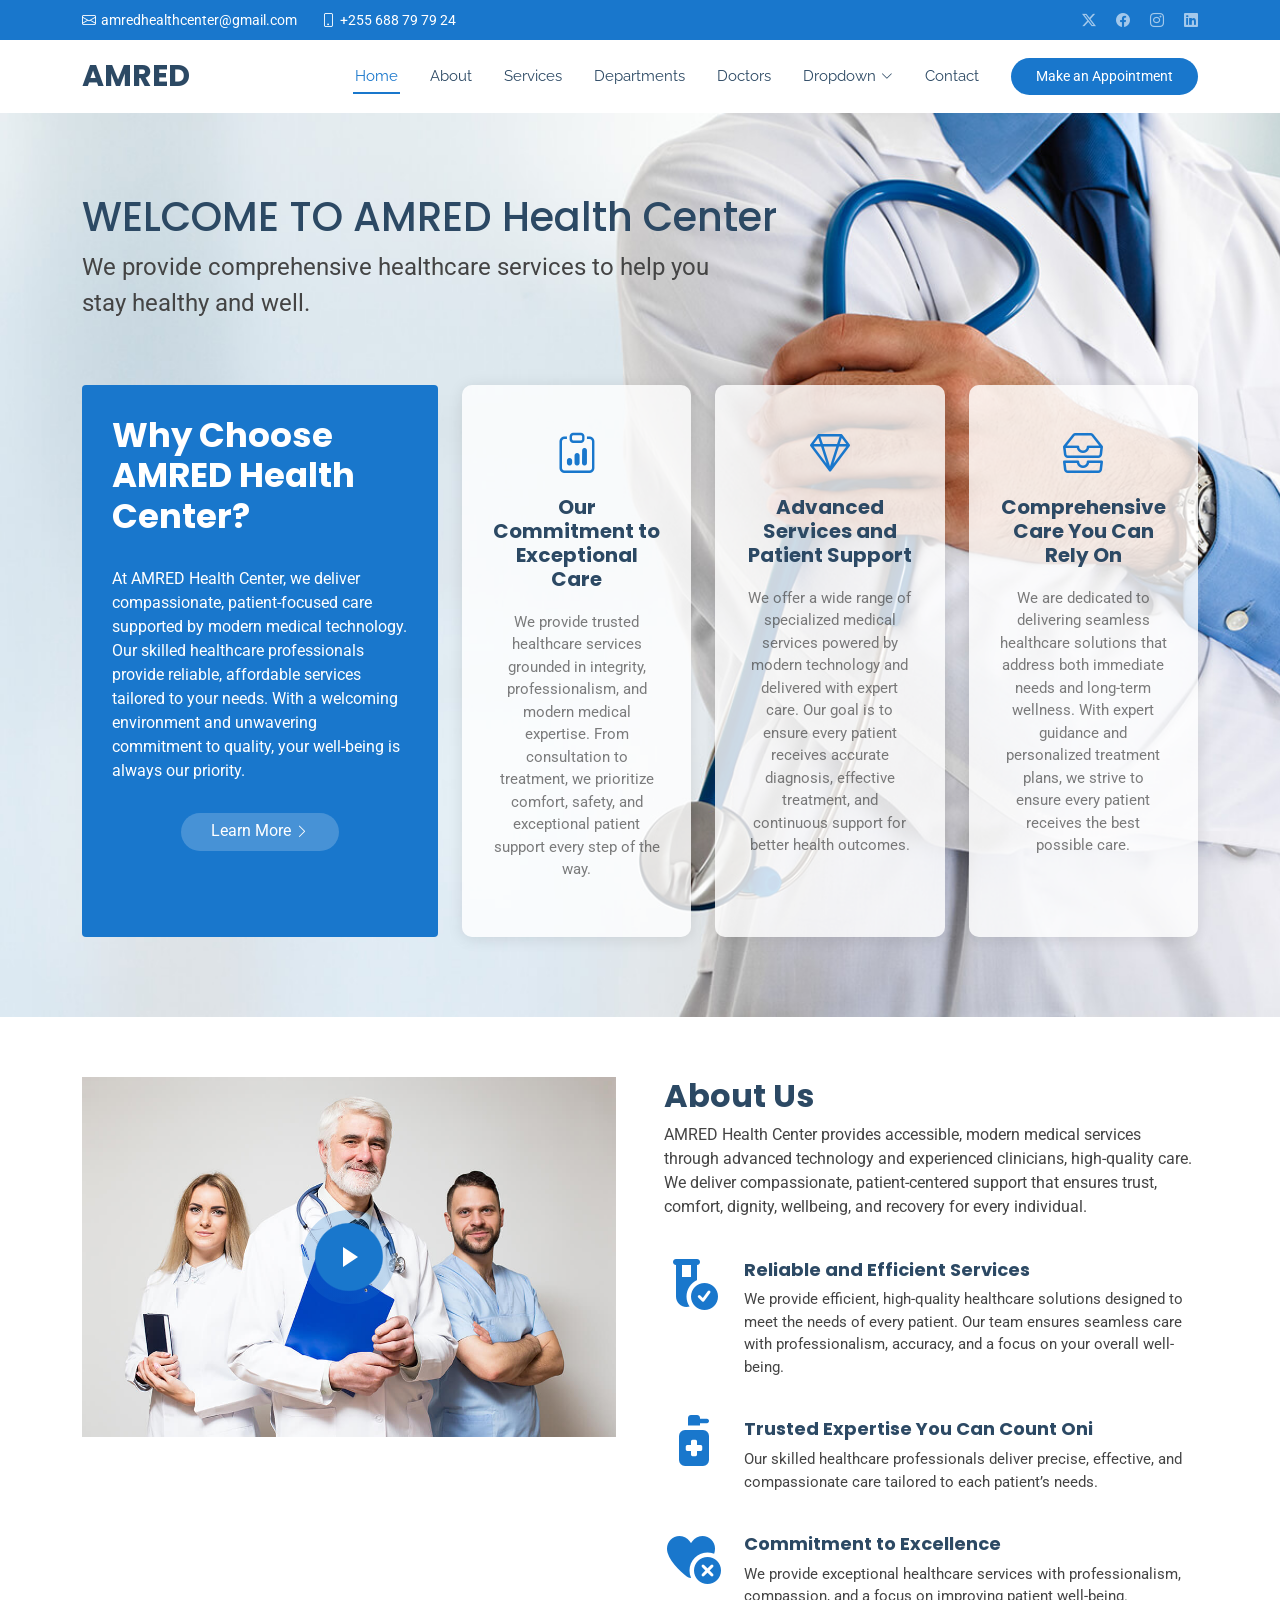
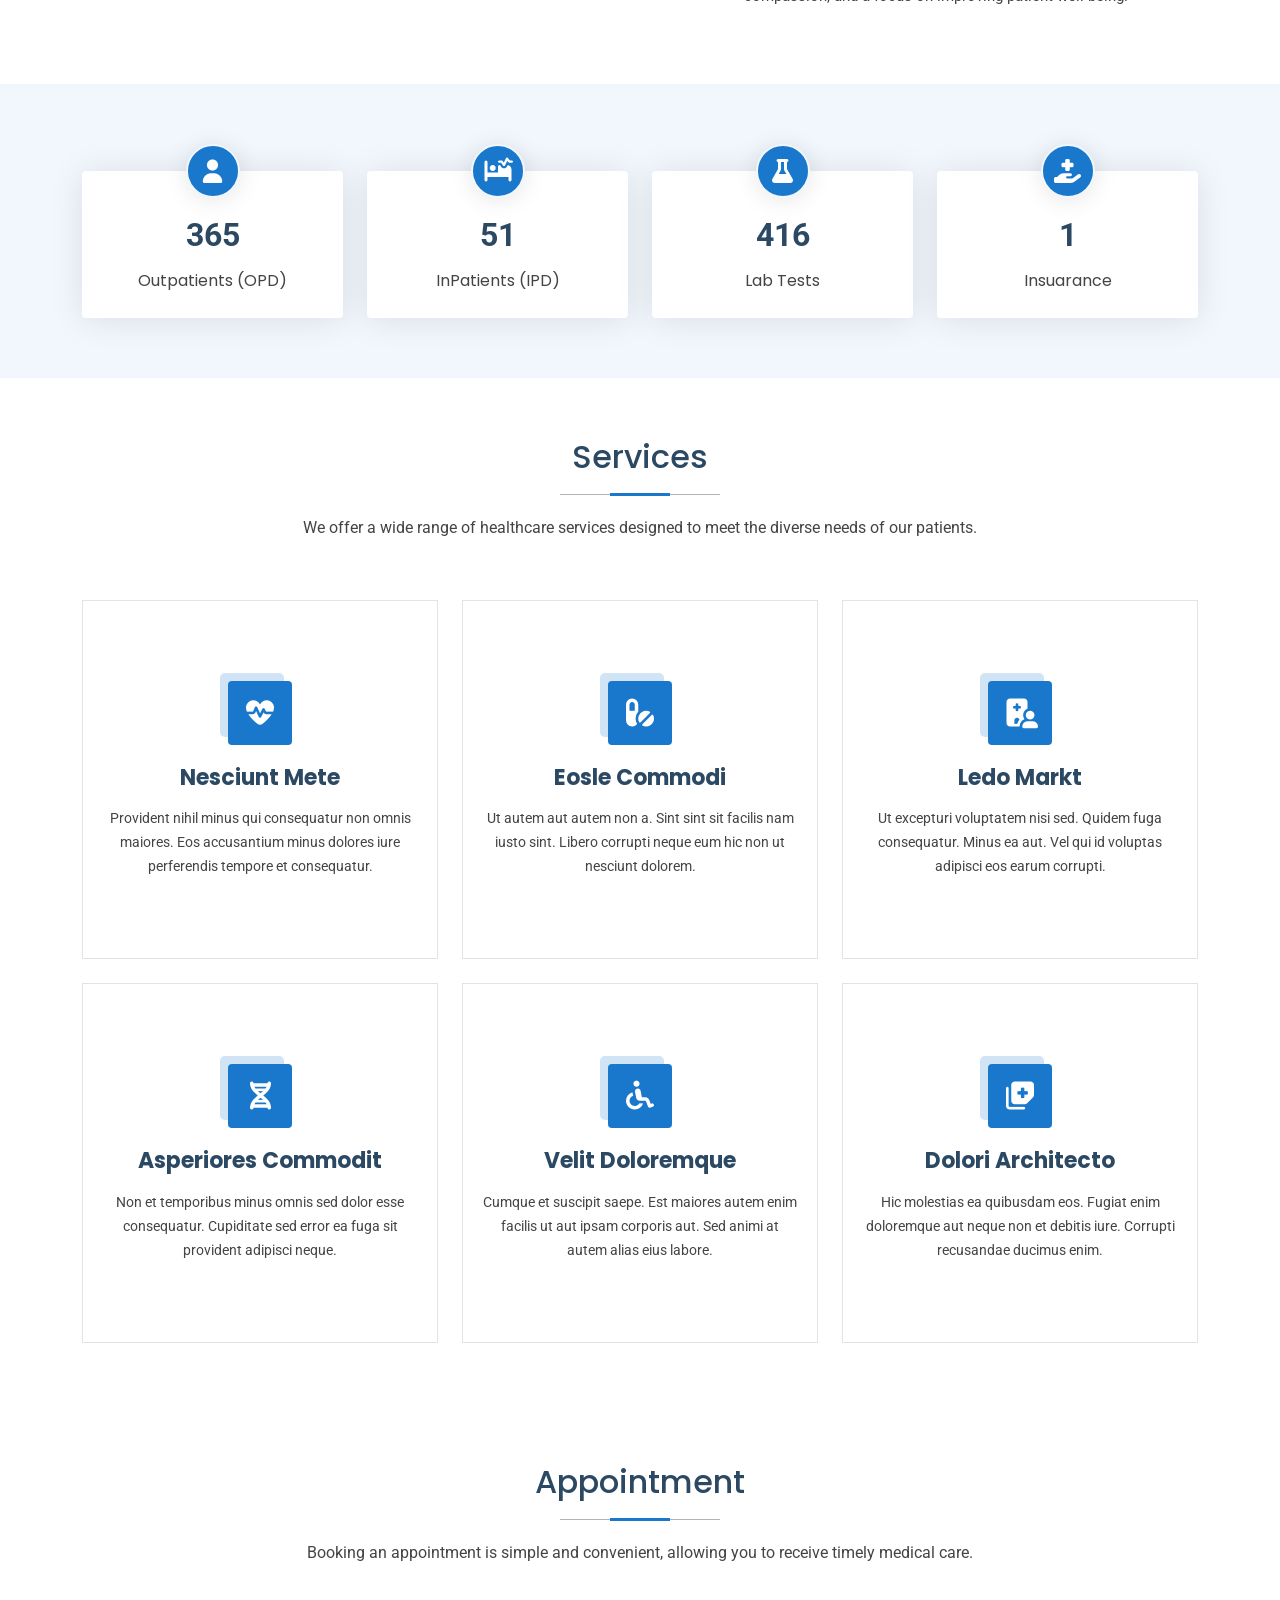
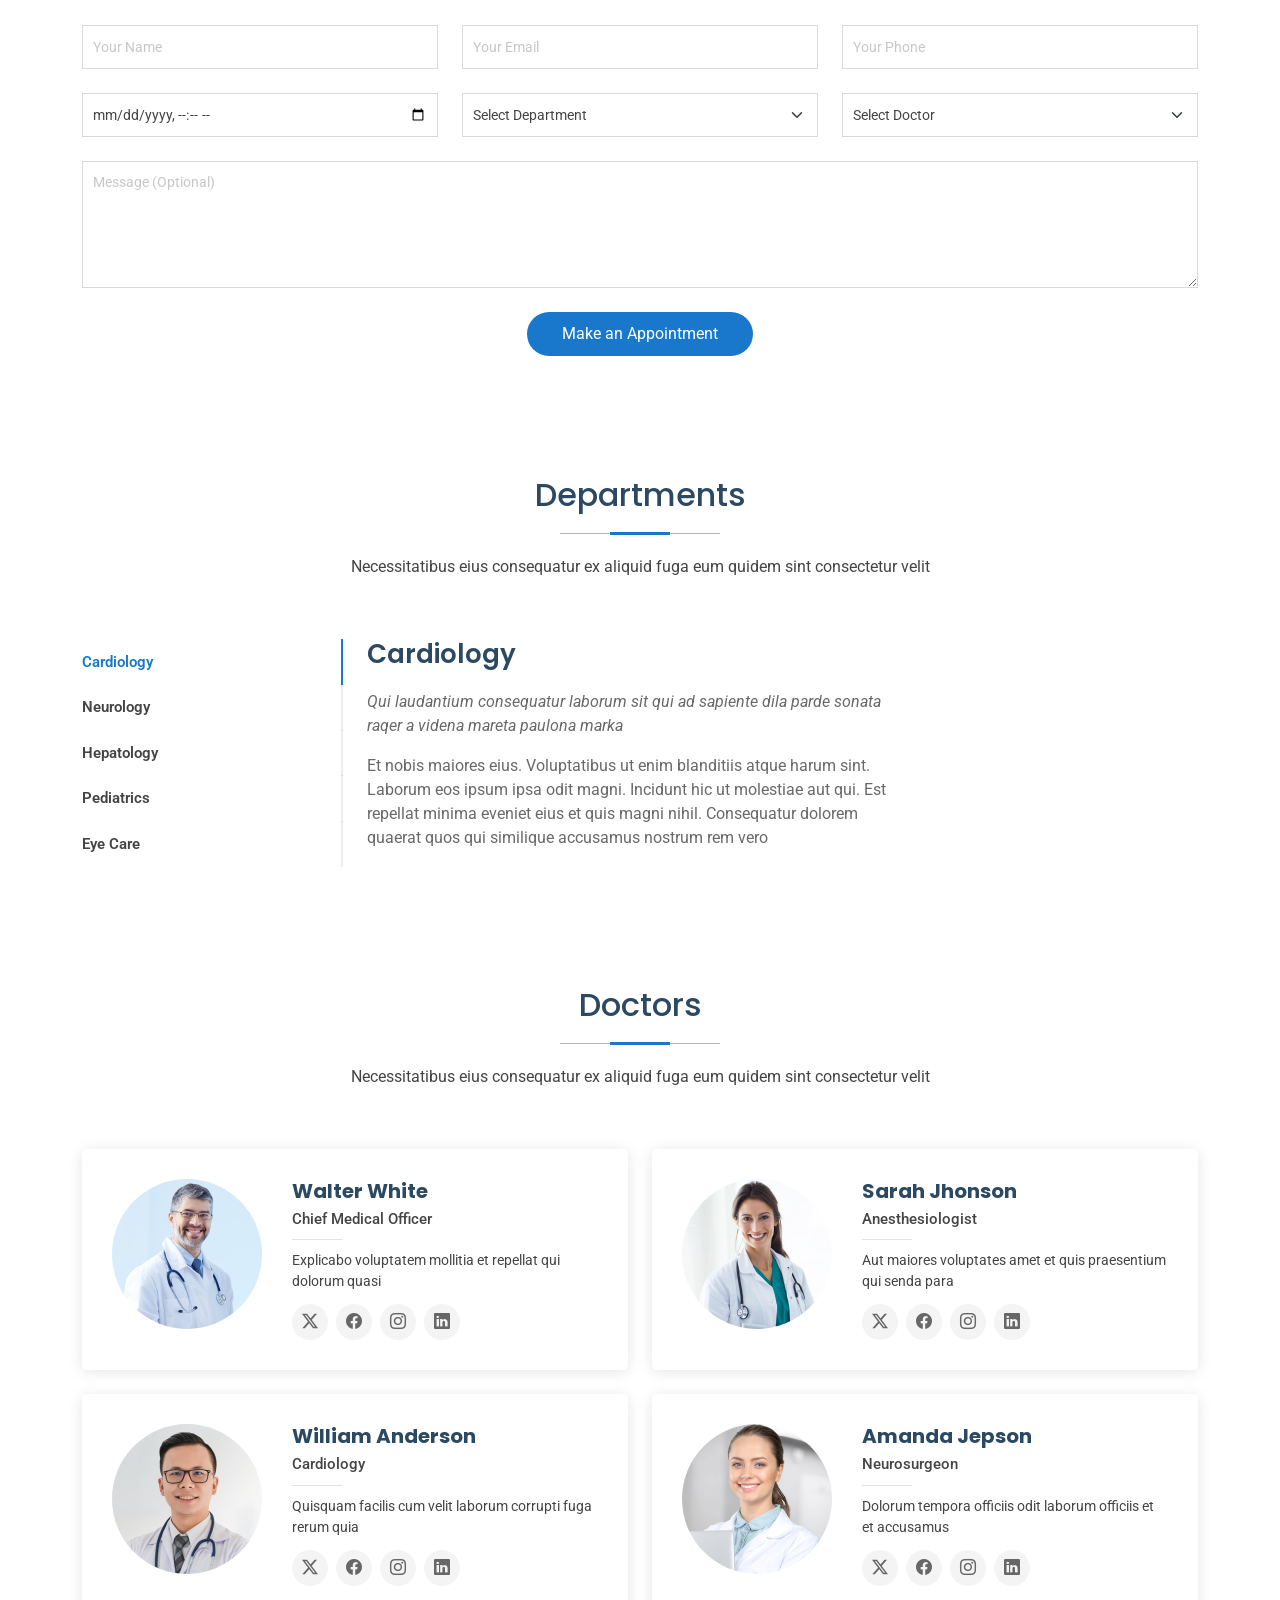
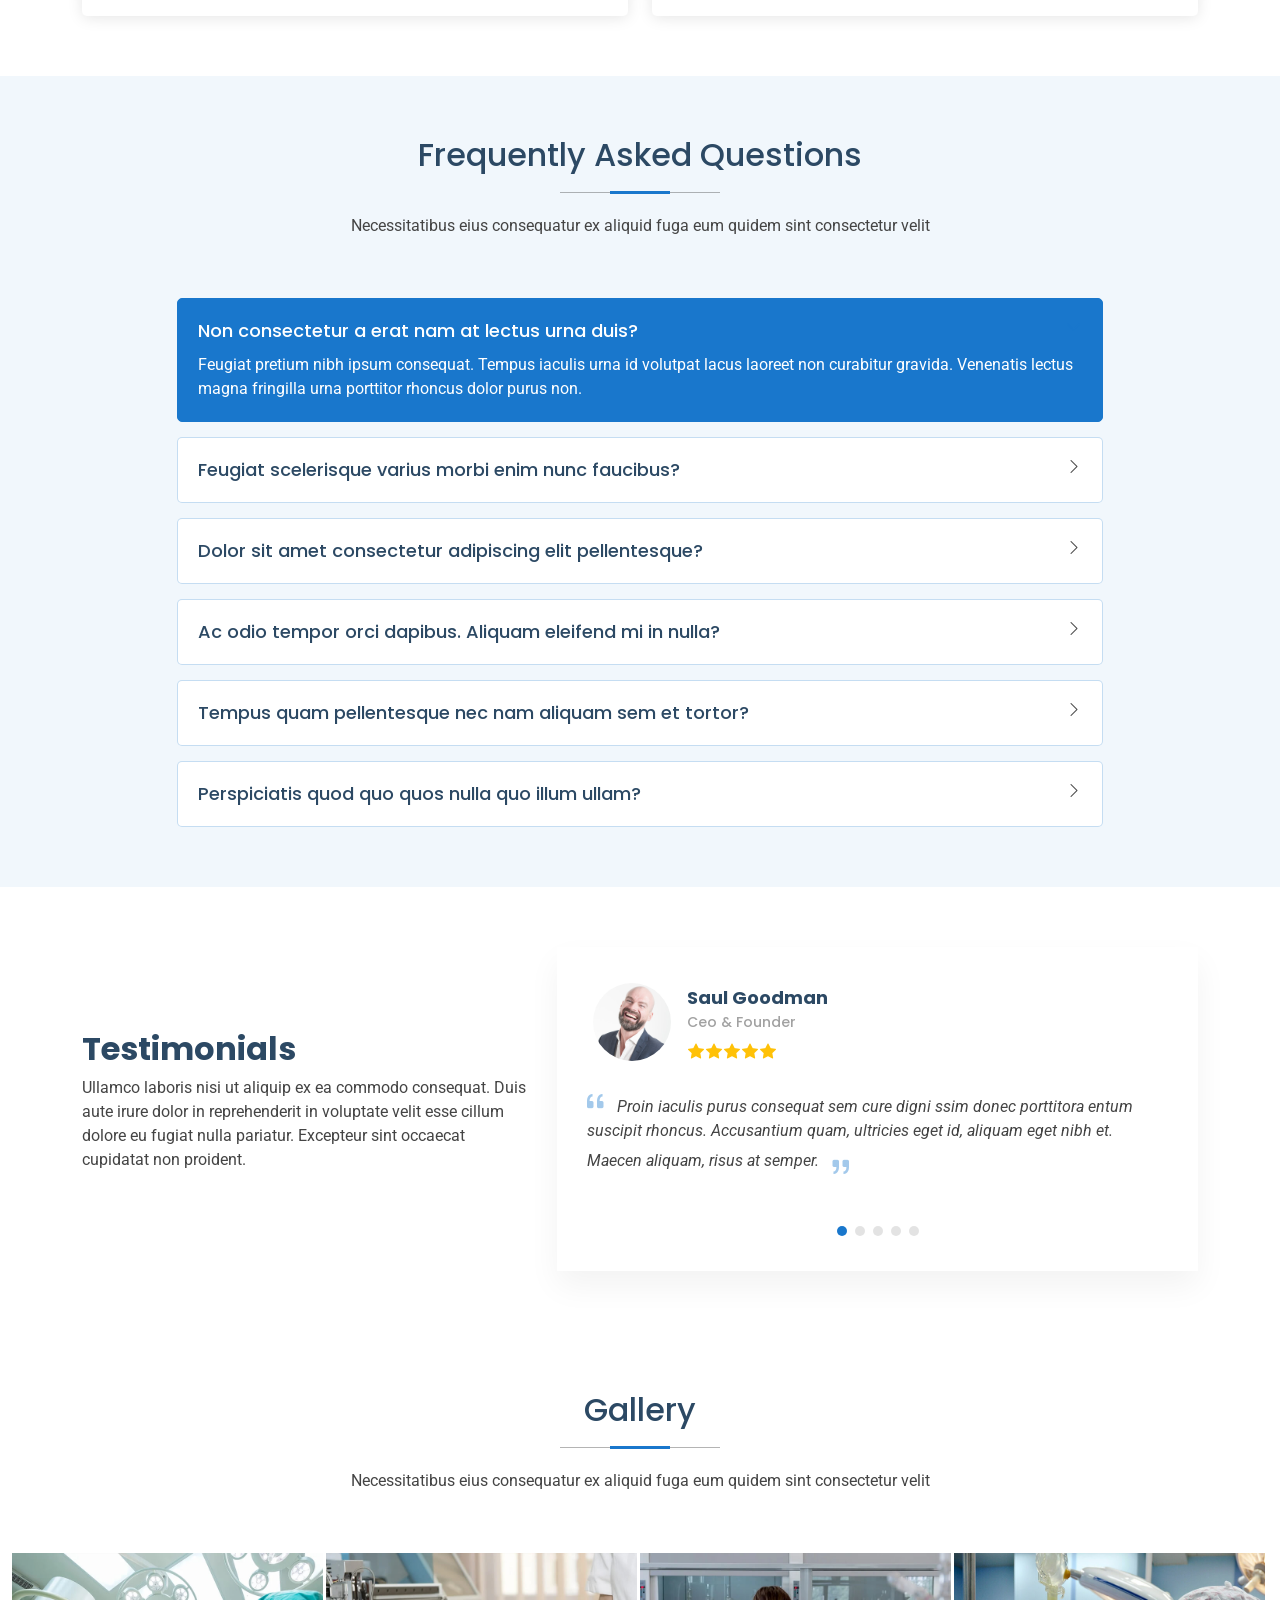
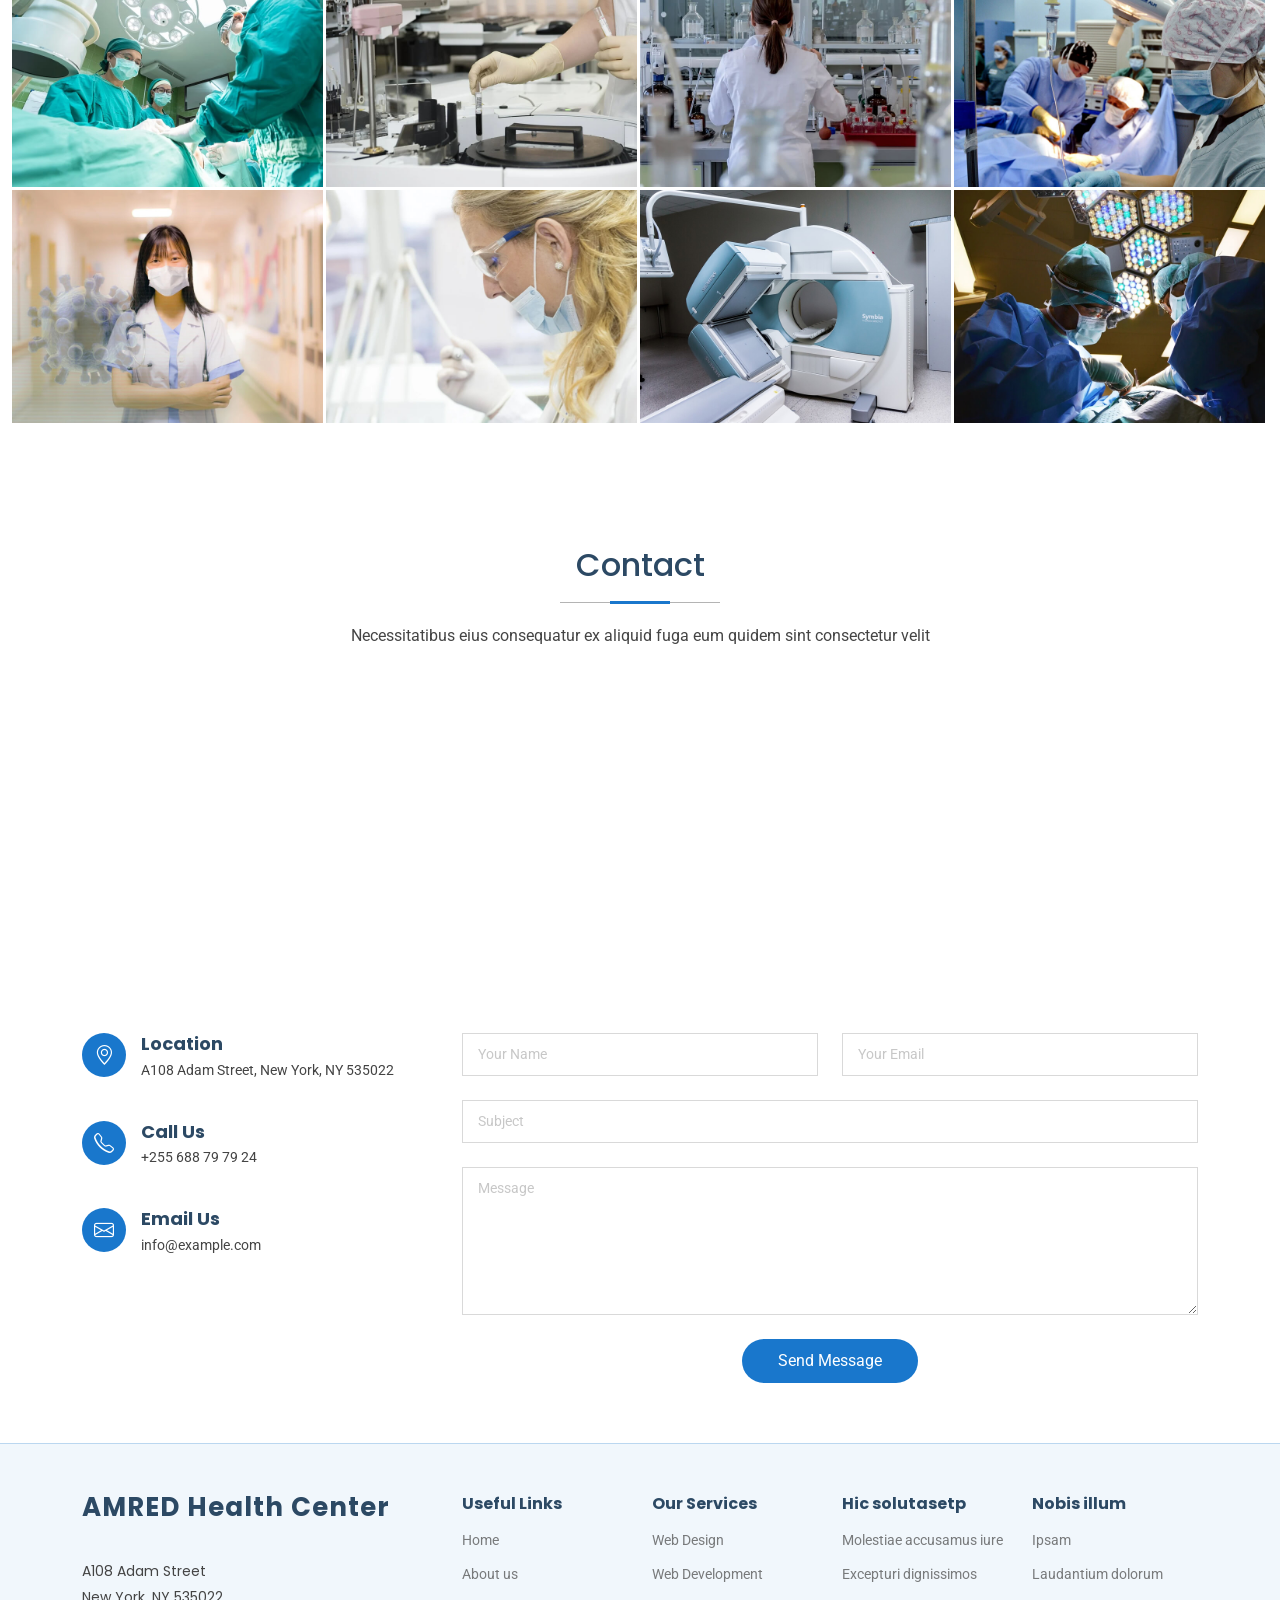
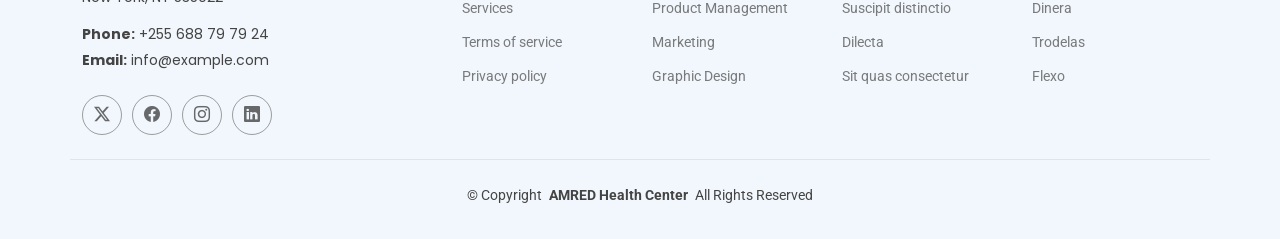
==== index.html @ 656b8905 "initial Commit" ====
<!DOCTYPE html>
<html lang="en">

<head>
  <meta charset="utf-8">
  <meta content="width=device-width, initial-scale=1.0" name="viewport">
  <title>AMRED Health Center </title>
  <meta name="description" content="">
  <meta name="keywords" content="">

  <!-- Favicons -->
  <link href="assets/img/favicon.png" rel="icon">
  <link href="assets/img/apple-touch-icon.png" rel="apple-touch-icon">

  <!-- Fonts -->
  <link href="https://fonts.googleapis.com" rel="preconnect">
  <link href="https://fonts.gstatic.com" rel="preconnect" crossorigin>
  <link href="https://fonts.googleapis.com/css2?family=Roboto:ital,wght@0,100;0,300;0,400;0,500;0,700;0,900;1,100;1,300;1,400;1,500;1,700;1,900&family=Poppins:ital,wght@0,100;0,200;0,300;0,400;0,500;0,600;0,700;0,800;0,900;1,100;1,200;1,300;1,400;1,500;1,600;1,700;1,800;1,900&family=Raleway:ital,wght@0,100;0,200;0,300;0,400;0,500;0,600;0,700;0,800;0,900;1,100;1,200;1,300;1,400;1,500;1,600;1,700;1,800;1,900&display=swap" rel="stylesheet">

  <!-- Vendor CSS Files -->
  <link href="assets/vendor/bootstrap/css/bootstrap.min.css" rel="stylesheet">
  <link href="assets/vendor/bootstrap-icons/bootstrap-icons.css" rel="stylesheet">
  <link href="assets/vendor/aos/aos.css" rel="stylesheet">
  <link href="assets/vendor/fontawesome-free/css/all.min.css" rel="stylesheet">
  <link href="assets/vendor/glightbox/css/glightbox.min.css" rel="stylesheet">
  <link href="assets/vendor/swiper/swiper-bundle.min.css" rel="stylesheet">

  <!-- Main CSS File -->
  <link href="assets/css/main.css" rel="stylesheet">

  <!-- =======================================================
  * Template Name: AMRED Health Center
  * Template URL: https://bootstrapmade.com/AMRED Health Center-free-medical-bootstrap-theme/
  * Updated: Aug 07 2024 with Bootstrap v5.3.3
  * Author: BootstrapMade.com
  * License: https://bootstrapmade.com/license/
  ======================================================== -->
</head>

<body class="index-page">

  <header id="header" class="header sticky-top">

    <div class="topbar d-flex align-items-center">
      <div class="container d-flex justify-content-center justify-content-md-between">
        <div class="contact-info d-flex align-items-center">
          <i class="bi bi-envelope d-flex align-items-center"><a href="mailto:">amredhealthcenter@gmail.com</a></i>
          <i class="bi bi-phone d-flex align-items-center ms-4"><span>+255 688 79 79 24</span></i>
        </div>
        <div class="social-links d-none d-md-flex align-items-center">
          <a href="#" class="twitter"><i class="bi bi-twitter-x"></i></a>
          <a href="#" class="facebook"><i class="bi bi-facebook"></i></a>
          <a href="#" class="instagram"><i class="bi bi-instagram"></i></a>
          <a href="#" class="linkedin"><i class="bi bi-linkedin"></i></a>
        </div>
      </div>
    </div><!-- End Top Bar -->

    <div class="branding d-flex align-items-center">

      <div class="container position-relative d-flex align-items-center justify-content-between">
        <a href="index.html" class="logo d-flex align-items-center me-auto">
          <!-- Uncomment the line below if you also wish to use an image logo -->
          <!-- <img src="assets/img/logo.png" alt=""> -->
          <h1 class="sitename">AMRED </h1>
        </a>

        <nav id="navmenu" class="navmenu">
          <ul>
            <li><a href="#hero" class="active">Home<br></a></li>
            <li><a href="#about">About</a></li>
            <li><a href="#services">Services</a></li>
            <li><a href="#departments">Departments</a></li>
            <li><a href="#doctors">Doctors</a></li>
            <li class="dropdown"><a href="#"><span>Dropdown</span> <i class="bi bi-chevron-down toggle-dropdown"></i></a>
              <ul>
                <li><a href="#">Dropdown 1</a></li>
                <li class="dropdown"><a href="#"><span>Deep Dropdown</span> <i class="bi bi-chevron-down toggle-dropdown"></i></a>
                  <ul>
                    <li><a href="#">Deep Dropdown 1</a></li>
                    <li><a href="#">Deep Dropdown 2</a></li>
                    <li><a href="#">Deep Dropdown 3</a></li>
                    <li><a href="#">Deep Dropdown 4</a></li>
                    <li><a href="#">Deep Dropdown 5</a></li>
                  </ul>
                </li>
                <li><a href="#">Dropdown 2</a></li>
                <li><a href="#">Dropdown 3</a></li>
                <li><a href="#">Dropdown 4</a></li>
              </ul>
            </li>
            <li><a href="#contact">Contact</a></li>
          </ul>
          <i class="mobile-nav-toggle d-xl-none bi bi-list"></i>
        </nav>

        <a class="cta-btn d-none d-sm-block" href="#appointment">Make an Appointment</a>

      </div>

    </div>

  </header>

  <main class="main">

    <!-- Hero Section -->
    <section id="hero" class="hero section light-background">

      <img src="assets/img/hero-bg.jpg" alt="" data-aos="fade-in">

      <div class="container position-relative">

        <div class="welcome position-relative" data-aos="fade-down" data-aos-delay="100">
          <h1>WELCOME TO AMRED Health Center</h1>
          <p>We provide comprehensive healthcare services to help you <br>stay healthy and well.</p>
        </div><!-- End Welcome -->

        <div class="content row gy-4">
          <div class="col-lg-4 d-flex align-items-stretch">
            <div class="why-box" data-aos="zoom-out" data-aos-delay="200">
              <h3>Why Choose AMRED Health Center?</h3>
              <p>
                At AMRED Health Center, we deliver compassionate, patient-focused care supported by modern medical technology.
Our skilled healthcare professionals provide reliable, affordable services tailored to your needs.
With a welcoming environment and unwavering commitment to quality, your well-being is always our priority.
              </p>
              <div class="text-center">
                <a href="#about" class="more-btn"><span>Learn More</span> <i class="bi bi-chevron-right"></i></a>
              </div>
            </div>
          </div><!-- End Why Box -->

          <div class="col-lg-8 d-flex align-items-stretch">
            <div class="d-flex flex-column justify-content-center">
              <div class="row gy-4">

                <div class="col-xl-4 d-flex align-items-stretch">
                  <div class="icon-box" data-aos="zoom-out" data-aos-delay="300">
                    <i class="bi bi-clipboard-data"></i>
                    <h4>Our Commitment to Exceptional Care</h4>
                    <p>We provide trusted healthcare services grounded in integrity, professionalism, and modern medical expertise.
From consultation to treatment, we prioritize comfort, safety, and exceptional patient support every step of the way.</p>
                  </div>
                </div><!-- End Icon Box -->

                <div class="col-xl-4 d-flex align-items-stretch">
                  <div class="icon-box" data-aos="zoom-out" data-aos-delay="400">
                    <i class="bi bi-gem"></i>
                    <h4>Advanced Services and Patient Support</h4>
                    <p>We offer a wide range of specialized medical services powered by modern technology and delivered with expert care.
Our goal is to ensure every patient receives accurate diagnosis, effective treatment, and continuous support for better health outcomes.</p>
                  </div>
                </div><!-- End Icon Box -->

                <div class="col-xl-4 d-flex align-items-stretch">
                  <div class="icon-box" data-aos="zoom-out" data-aos-delay="500">
                    <i class="bi bi-inboxes"></i>
                    <h4>Comprehensive Care You Can Rely On</h4>
                    <p>We are dedicated to delivering seamless healthcare solutions that address both immediate needs and long-term wellness.
With expert guidance and personalized treatment plans, we strive to ensure every patient receives the best possible care.</p>
                  </div>
                </div><!-- End Icon Box -->

              </div>
            </div>
          </div>
        </div><!-- End  Content-->

      </div>

    </section><!-- /Hero Section -->

    <!-- About Section -->
    <section id="about" class="about section">

      <div class="container">

        <div class="row gy-4 gx-5">

          <div class="col-lg-6 position-relative align-self-start" data-aos="fade-up" data-aos-delay="200">
            <img src="assets/img/about.jpg" class="img-fluid" alt="">
            <a href="https://www.youtube.com/watch?v=Y7f98aduVJ8" class="glightbox pulsating-play-btn"></a>
          </div>

          <div class="col-lg-6 content" data-aos="fade-up" data-aos-delay="100">
            <h3>About Us</h3>
            <p>AMRED Health Center provides accessible, modern medical services through advanced technology and experienced clinicians, high-quality care. 
              <br>We deliver compassionate, patient-centered support that ensures trust, comfort, dignity, wellbeing, and recovery for every individual.
            </p>
            <ul>
              <li>
                <i class="fa-solid fa-vial-circle-check"></i>
                <div>
                  <h5>Reliable and Efficient Services</h5>
                  <p>We provide efficient, high-quality healthcare solutions designed to meet the needs of every patient.
Our team ensures seamless care with professionalism, accuracy, and a focus on your overall well-being.</p>
                </div>
              </li>
              <li>
                <i class="fa-solid fa-pump-medical"></i>
                <div>
                  <h5>Trusted Expertise You Can Count Oni</h5>
                  <p>Our skilled healthcare professionals deliver precise, effective, and compassionate care tailored to each patient’s needs.</p>
                </div>
              </li>
              <li>
                <i class="fa-solid fa-heart-circle-xmark"></i>
                <div>
                  <h5>Commitment to Excellence</h5>
                  <p>We provide exceptional healthcare services with professionalism, compassion, and a focus on improving patient well-being.</p>
                </div>
              </li>
            </ul>
          </div>

        </div>

      </div>

    </section><!-- /About Section -->

    <!-- Stats Section -->
    <section id="stats" class="stats section light-background">

      <div class="container" data-aos="fade-up" data-aos-delay="100">

        <div class="row gy-4">

          <div class="col-lg-3 col-md-6 d-flex flex-column align-items-center">
            <i class="fa-solid fa-user"></i>
            <div class="stats-item">
              <span data-purecounter-start="0" data-purecounter-end="365" data-purecounter-duration="1" class="purecounter"></span>
              <p>Outpatients (OPD)</p>
            </div>
          </div><!-- End Stats Item -->

          <div class="col-lg-3 col-md-6 d-flex flex-column align-items-center">
            <i class="fa-solid fa-procedures"></i>
            <div class="stats-item">
              <span data-purecounter-start="0" data-purecounter-end="51" data-purecounter-duration="1" class="purecounter"></span>
              <p>InPatients (IPD)</p>
            </div>
          </div><!-- End Stats Item -->

          <div class="col-lg-3 col-md-6 d-flex flex-column align-items-center">
            <i class="fas fa-flask"></i>
            <div class="stats-item">
              <span data-purecounter-start="0" data-purecounter-end="416" data-purecounter-duration="1" class="purecounter"></span>
              <p>Lab Tests</p>
            </div>
          </div><!-- End Stats Item -->

          <div class="col-lg-3 col-md-6 d-flex flex-column align-items-center">
            <i class="fas fa-hand-holding-medical"></i>
            <div class="stats-item">
              <span data-purecounter-start="0" data-purecounter-end="1" data-purecounter-duration="1" class="purecounter"></span>
              <p>Insuarance</p>
            </div>
          </div><!-- End Stats Item -->

        </div>

      </div>

    </section><!-- /Stats Section -->

    <!-- Services Section -->
    <section id="services" class="services section">

      <!-- Section Title -->
      <div class="container section-title" data-aos="fade-up">
        <h2>Services</h2>
        <p>We offer a wide range of healthcare services designed to meet the diverse needs of our patients.</p>
      </div><!-- End Section Title -->

      <div class="container">

        <div class="row gy-4">

          <div class="col-lg-4 col-md-6" data-aos="fade-up" data-aos-delay="100">
            <div class="service-item  position-relative">
              <div class="icon">
                <i class="fas fa-heartbeat"></i>
              </div>
              <a href="#" class="stretched-link">
                <h3>Nesciunt Mete</h3>
              </a>
              <p>Provident nihil minus qui consequatur non omnis maiores. Eos accusantium minus dolores iure perferendis tempore et consequatur.</p>
            </div>
          </div><!-- End Service Item -->

          <div class="col-lg-4 col-md-6" data-aos="fade-up" data-aos-delay="200">
            <div class="service-item position-relative">
              <div class="icon">
                <i class="fas fa-pills"></i>
              </div>
              <a href="#" class="stretched-link">
                <h3>Eosle Commodi</h3>
              </a>
              <p>Ut autem aut autem non a. Sint sint sit facilis nam iusto sint. Libero corrupti neque eum hic non ut nesciunt dolorem.</p>
            </div>
          </div><!-- End Service Item -->

          <div class="col-lg-4 col-md-6" data-aos="fade-up" data-aos-delay="300">
            <div class="service-item position-relative">
              <div class="icon">
                <i class="fas fa-hospital-user"></i>
              </div>
              <a href="#" class="stretched-link">
                <h3>Ledo Markt</h3>
              </a>
              <p>Ut excepturi voluptatem nisi sed. Quidem fuga consequatur. Minus ea aut. Vel qui id voluptas adipisci eos earum corrupti.</p>
            </div>
          </div><!-- End Service Item -->

          <div class="col-lg-4 col-md-6" data-aos="fade-up" data-aos-delay="400">
            <div class="service-item position-relative">
              <div class="icon">
                <i class="fas fa-dna"></i>
              </div>
              <a href="#" class="stretched-link">
                <h3>Asperiores Commodit</h3>
              </a>
              <p>Non et temporibus minus omnis sed dolor esse consequatur. Cupiditate sed error ea fuga sit provident adipisci neque.</p>
              <a href="#" class="stretched-link"></a>
            </div>
          </div><!-- End Service Item -->

          <div class="col-lg-4 col-md-6" data-aos="fade-up" data-aos-delay="500">
            <div class="service-item position-relative">
              <div class="icon">
                <i class="fas fa-wheelchair"></i>
              </div>
              <a href="#" class="stretched-link">
                <h3>Velit Doloremque</h3>
              </a>
              <p>Cumque et suscipit saepe. Est maiores autem enim facilis ut aut ipsam corporis aut. Sed animi at autem alias eius labore.</p>
              <a href="#" class="stretched-link"></a>
            </div>
          </div><!-- End Service Item -->

          <div class="col-lg-4 col-md-6" data-aos="fade-up" data-aos-delay="600">
            <div class="service-item position-relative">
              <div class="icon">
                <i class="fas fa-notes-medical"></i>
              </div>
              <a href="#" class="stretched-link">
                <h3>Dolori Architecto</h3>
              </a>
              <p>Hic molestias ea quibusdam eos. Fugiat enim doloremque aut neque non et debitis iure. Corrupti recusandae ducimus enim.</p>
              <a href="#" class="stretched-link"></a>
            </div>
          </div><!-- End Service Item -->

        </div>

      </div>

    </section><!-- /Services Section -->

    <!-- Appointment Section -->
    <section id="appointment" class="appointment section">

      <!-- Section Title -->
      <div class="container section-title" data-aos="fade-up">
        <h2>Appointment</h2>
        <p>Booking an appointment is simple and convenient, allowing you to receive timely medical care.</p>
      </div><!-- End Section Title -->

      <div class="container" data-aos="fade-up" data-aos-delay="100">

        <form action="forms/appointment.php" method="post" role="form" class="php-email-form">
          <div class="row">
            <div class="col-md-4 form-group">
              <input type="text" name="name" class="form-control" id="name" placeholder="Your Name" required="">
            </div>
            <div class="col-md-4 form-group mt-3 mt-md-0">
              <input type="email" class="form-control" name="email" id="email" placeholder="Your Email" required="">
            </div>
            <div class="col-md-4 form-group mt-3 mt-md-0">
              <input type="tel" class="form-control" name="phone" id="phone" placeholder="Your Phone" required="">
            </div>
          </div>
          <div class="row">
            <div class="col-md-4 form-group mt-3">
              <input type="datetime-local" name="date" class="form-control datepicker" id="date" placeholder="Appointment Date" required="">
            </div>
            <div class="col-md-4 form-group mt-3">
              <select name="department" id="department" class="form-select" required="">
                <option value="">Select Department</option>
                <option value="Department 1">Department 1</option>
                <option value="Department 2">Department 2</option>
                <option value="Department 3">Department 3</option>
              </select>
            </div>
            <div class="col-md-4 form-group mt-3">
              <select name="doctor" id="doctor" class="form-select" required="">
                <option value="">Select Doctor</option>
                <option value="Doctor 1">Doctor 1</option>
                <option value="Doctor 2">Doctor 2</option>
                <option value="Doctor 3">Doctor 3</option>
              </select>
            </div>
          </div>

          <div class="form-group mt-3">
            <textarea class="form-control" name="message" rows="5" placeholder="Message (Optional)"></textarea>
          </div>
          <div class="mt-3">
            <div class="loading">Loading</div>
            <div class="error-message"></div>
            <div class="sent-message">Your appointment request has been sent successfully. Thank you!</div>
            <div class="text-center"><button type="submit">Make an Appointment</button></div>
          </div>
        </form>

      </div>

    </section><!-- /Appointment Section -->

    <!-- Departments Section -->
    <section id="departments" class="departments section">

      <!-- Section Title -->
      <div class="container section-title" data-aos="fade-up">
        <h2>Departments</h2>
        <p>Necessitatibus eius consequatur ex aliquid fuga eum quidem sint consectetur velit</p>
      </div><!-- End Section Title -->

      <div class="container" data-aos="fade-up" data-aos-delay="100">

        <div class="row">
          <div class="col-lg-3">
            <ul class="nav nav-tabs flex-column">
              <li class="nav-item">
                <a class="nav-link active show" data-bs-toggle="tab" href="#departments-tab-1">Cardiology</a>
              </li>
              <li class="nav-item">
                <a class="nav-link" data-bs-toggle="tab" href="#departments-tab-2">Neurology</a>
              </li>
              <li class="nav-item">
                <a class="nav-link" data-bs-toggle="tab" href="#departments-tab-3">Hepatology</a>
              </li>
              <li class="nav-item">
                <a class="nav-link" data-bs-toggle="tab" href="#departments-tab-4">Pediatrics</a>
              </li>
              <li class="nav-item">
                <a class="nav-link" data-bs-toggle="tab" href="#departments-tab-5">Eye Care</a>
              </li>
            </ul>
          </div>
          <div class="col-lg-9 mt-4 mt-lg-0">
            <div class="tab-content">
              <div class="tab-pane active show" id="departments-tab-1">
                <div class="row">
                  <div class="col-lg-8 details order-2 order-lg-1">
                    <h3>Cardiology</h3>
                    <p class="fst-italic">Qui laudantium consequatur laborum sit qui ad sapiente dila parde sonata raqer a videna mareta paulona marka</p>
                    <p>Et nobis maiores eius. Voluptatibus ut enim blanditiis atque harum sint. Laborum eos ipsum ipsa odit magni. Incidunt hic ut molestiae aut qui. Est repellat minima eveniet eius et quis magni nihil. Consequatur dolorem quaerat quos qui similique accusamus nostrum rem vero</p>
                  </div>
                  <div class="col-lg-4 text-center order-1 order-lg-2">
                    <img src="assets/img/departments-1.jpg" alt="" class="img-fluid">
                  </div>
                </div>
              </div>
              <div class="tab-pane" id="departments-tab-2">
                <div class="row">
                  <div class="col-lg-8 details order-2 order-lg-1">
                    <h3>Et blanditiis nemo veritatis excepturi</h3>
                    <p class="fst-italic">Qui laudantium consequatur laborum sit qui ad sapiente dila parde sonata raqer a videna mareta paulona marka</p>
                    <p>Ea ipsum voluptatem consequatur quis est. Illum error ullam omnis quia et reiciendis sunt sunt est. Non aliquid repellendus itaque accusamus eius et velit ipsa voluptates. Optio nesciunt eaque beatae accusamus lerode pakto madirna desera vafle de nideran pal</p>
                  </div>
                  <div class="col-lg-4 text-center order-1 order-lg-2">
                    <img src="assets/img/departments-2.jpg" alt="" class="img-fluid">
                  </div>
                </div>
              </div>
              <div class="tab-pane" id="departments-tab-3">
                <div class="row">
                  <div class="col-lg-8 details order-2 order-lg-1">
                    <h3>Impedit facilis occaecati odio neque aperiam sit</h3>
                    <p class="fst-italic">Eos voluptatibus quo. Odio similique illum id quidem non enim fuga. Qui natus non sunt dicta dolor et. In asperiores velit quaerat perferendis aut</p>
                    <p>Iure officiis odit rerum. Harum sequi eum illum corrupti culpa veritatis quisquam. Neque necessitatibus illo rerum eum ut. Commodi ipsam minima molestiae sed laboriosam a iste odio. Earum odit nesciunt fugiat sit ullam. Soluta et harum voluptatem optio quae</p>
                  </div>
                  <div class="col-lg-4 text-center order-1 order-lg-2">
                    <img src="assets/img/departments-3.jpg" alt="" class="img-fluid">
                  </div>
                </div>
              </div>
              <div class="tab-pane" id="departments-tab-4">
                <div class="row">
                  <div class="col-lg-8 details order-2 order-lg-1">
                    <h3>Fuga dolores inventore laboriosam ut est accusamus laboriosam dolore</h3>
                    <p class="fst-italic">Totam aperiam accusamus. Repellat consequuntur iure voluptas iure porro quis delectus</p>
                    <p>Eaque consequuntur consequuntur libero expedita in voluptas. Nostrum ipsam necessitatibus aliquam fugiat debitis quis velit. Eum ex maxime error in consequatur corporis atque. Eligendi asperiores sed qui veritatis aperiam quia a laborum inventore</p>
                  </div>
                  <div class="col-lg-4 text-center order-1 order-lg-2">
                    <img src="assets/img/departments-4.jpg" alt="" class="img-fluid">
                  </div>
                </div>
              </div>
              <div class="tab-pane" id="departments-tab-5">
                <div class="row">
                  <div class="col-lg-8 details order-2 order-lg-1">
                    <h3>Est eveniet ipsam sindera pad rone matrelat sando reda</h3>
                    <p class="fst-italic">Omnis blanditiis saepe eos autem qui sunt debitis porro quia.</p>
                    <p>Exercitationem nostrum omnis. Ut reiciendis repudiandae minus. Omnis recusandae ut non quam ut quod eius qui. Ipsum quia odit vero atque qui quibusdam amet. Occaecati sed est sint aut vitae molestiae voluptate vel</p>
                  </div>
                  <div class="col-lg-4 text-center order-1 order-lg-2">
                    <img src="assets/img/departments-5.jpg" alt="" class="img-fluid">
                  </div>
                </div>
              </div>
            </div>
          </div>
        </div>

      </div>

    </section><!-- /Departments Section -->

    <!-- Doctors Section -->
    <section id="doctors" class="doctors section">

      <!-- Section Title -->
      <div class="container section-title" data-aos="fade-up">
        <h2>Doctors</h2>
        <p>Necessitatibus eius consequatur ex aliquid fuga eum quidem sint consectetur velit</p>
      </div><!-- End Section Title -->

      <div class="container">

        <div class="row gy-4">

          <div class="col-lg-6" data-aos="fade-up" data-aos-delay="100">
            <div class="team-member d-flex align-items-start">
              <div class="pic"><img src="assets/img/doctors/doctors-1.jpg" class="img-fluid" alt=""></div>
              <div class="member-info">
                <h4>Walter White</h4>
                <span>Chief Medical Officer</span>
                <p>Explicabo voluptatem mollitia et repellat qui dolorum quasi</p>
                <div class="social">
                  <a href=""><i class="bi bi-twitter-x"></i></a>
                  <a href=""><i class="bi bi-facebook"></i></a>
                  <a href=""><i class="bi bi-instagram"></i></a>
                  <a href=""> <i class="bi bi-linkedin"></i> </a>
                </div>
              </div>
            </div>
          </div><!-- End Team Member -->

          <div class="col-lg-6" data-aos="fade-up" data-aos-delay="200">
            <div class="team-member d-flex align-items-start">
              <div class="pic"><img src="assets/img/doctors/doctors-2.jpg" class="img-fluid" alt=""></div>
              <div class="member-info">
                <h4>Sarah Jhonson</h4>
                <span>Anesthesiologist</span>
                <p>Aut maiores voluptates amet et quis praesentium qui senda para</p>
                <div class="social">
                  <a href=""><i class="bi bi-twitter-x"></i></a>
                  <a href=""><i class="bi bi-facebook"></i></a>
                  <a href=""><i class="bi bi-instagram"></i></a>
                  <a href=""> <i class="bi bi-linkedin"></i> </a>
                </div>
              </div>
            </div>
          </div><!-- End Team Member -->

          <div class="col-lg-6" data-aos="fade-up" data-aos-delay="300">
            <div class="team-member d-flex align-items-start">
              <div class="pic"><img src="assets/img/doctors/doctors-3.jpg" class="img-fluid" alt=""></div>
              <div class="member-info">
                <h4>William Anderson</h4>
                <span>Cardiology</span>
                <p>Quisquam facilis cum velit laborum corrupti fuga rerum quia</p>
                <div class="social">
                  <a href=""><i class="bi bi-twitter-x"></i></a>
                  <a href=""><i class="bi bi-facebook"></i></a>
                  <a href=""><i class="bi bi-instagram"></i></a>
                  <a href=""> <i class="bi bi-linkedin"></i> </a>
                </div>
              </div>
            </div>
          </div><!-- End Team Member -->

          <div class="col-lg-6" data-aos="fade-up" data-aos-delay="400">
            <div class="team-member d-flex align-items-start">
              <div class="pic"><img src="assets/img/doctors/doctors-4.jpg" class="img-fluid" alt=""></div>
              <div class="member-info">
                <h4>Amanda Jepson</h4>
                <span>Neurosurgeon</span>
                <p>Dolorum tempora officiis odit laborum officiis et et accusamus</p>
                <div class="social">
                  <a href=""><i class="bi bi-twitter-x"></i></a>
                  <a href=""><i class="bi bi-facebook"></i></a>
                  <a href=""><i class="bi bi-instagram"></i></a>
                  <a href=""> <i class="bi bi-linkedin"></i> </a>
                </div>
              </div>
            </div>
          </div><!-- End Team Member -->

        </div>

      </div>

    </section><!-- /Doctors Section -->

    <!-- Faq Section -->
    <section id="faq" class="faq section light-background">

      <!-- Section Title -->
      <div class="container section-title" data-aos="fade-up">
        <h2>Frequently Asked Questions</h2>
        <p>Necessitatibus eius consequatur ex aliquid fuga eum quidem sint consectetur velit</p>
      </div><!-- End Section Title -->

      <div class="container">

        <div class="row justify-content-center">

          <div class="col-lg-10" data-aos="fade-up" data-aos-delay="100">

            <div class="faq-container">

              <div class="faq-item faq-active">
                <h3>Non consectetur a erat nam at lectus urna duis?</h3>
                <div class="faq-content">
                  <p>Feugiat pretium nibh ipsum consequat. Tempus iaculis urna id volutpat lacus laoreet non curabitur gravida. Venenatis lectus magna fringilla urna porttitor rhoncus dolor purus non.</p>
                </div>
                <i class="faq-toggle bi bi-chevron-right"></i>
              </div><!-- End Faq item-->

              <div class="faq-item">
                <h3>Feugiat scelerisque varius morbi enim nunc faucibus?</h3>
                <div class="faq-content">
                  <p>Dolor sit amet consectetur adipiscing elit pellentesque habitant morbi. Id interdum velit laoreet id donec ultrices. Fringilla phasellus faucibus scelerisque eleifend donec pretium. Est pellentesque elit ullamcorper dignissim. Mauris ultrices eros in cursus turpis massa tincidunt dui.</p>
                </div>
                <i class="faq-toggle bi bi-chevron-right"></i>
              </div><!-- End Faq item-->

              <div class="faq-item">
                <h3>Dolor sit amet consectetur adipiscing elit pellentesque?</h3>
                <div class="faq-content">
                  <p>Eleifend mi in nulla posuere sollicitudin aliquam ultrices sagittis orci. Faucibus pulvinar elementum integer enim. Sem nulla pharetra diam sit amet nisl suscipit. Rutrum tellus pellentesque eu tincidunt. Lectus urna duis convallis convallis tellus. Urna molestie at elementum eu facilisis sed odio morbi quis</p>
                </div>
                <i class="faq-toggle bi bi-chevron-right"></i>
              </div><!-- End Faq item-->

              <div class="faq-item">
                <h3>Ac odio tempor orci dapibus. Aliquam eleifend mi in nulla?</h3>
                <div class="faq-content">
                  <p>Dolor sit amet consectetur adipiscing elit pellentesque habitant morbi. Id interdum velit laoreet id donec ultrices. Fringilla phasellus faucibus scelerisque eleifend donec pretium. Est pellentesque elit ullamcorper dignissim. Mauris ultrices eros in cursus turpis massa tincidunt dui.</p>
                </div>
                <i class="faq-toggle bi bi-chevron-right"></i>
              </div><!-- End Faq item-->

              <div class="faq-item">
                <h3>Tempus quam pellentesque nec nam aliquam sem et tortor?</h3>
                <div class="faq-content">
                  <p>Molestie a iaculis at erat pellentesque adipiscing commodo. Dignissim suspendisse in est ante in. Nunc vel risus commodo viverra maecenas accumsan. Sit amet nisl suscipit adipiscing bibendum est. Purus gravida quis blandit turpis cursus in</p>
                </div>
                <i class="faq-toggle bi bi-chevron-right"></i>
              </div><!-- End Faq item-->

              <div class="faq-item">
                <h3>Perspiciatis quod quo quos nulla quo illum ullam?</h3>
                <div class="faq-content">
                  <p>Enim ea facilis quaerat voluptas quidem et dolorem. Quis et consequatur non sed in suscipit sequi. Distinctio ipsam dolore et.</p>
                </div>
                <i class="faq-toggle bi bi-chevron-right"></i>
              </div><!-- End Faq item-->

            </div>

          </div><!-- End Faq Column-->

        </div>

      </div>

    </section><!-- /Faq Section -->

    <!-- Testimonials Section -->
    <section id="testimonials" class="testimonials section">

      <div class="container">

        <div class="row align-items-center">

          <div class="col-lg-5 info" data-aos="fade-up" data-aos-delay="100">
            <h3>Testimonials</h3>
            <p>
              Ullamco laboris nisi ut aliquip ex ea commodo consequat. Duis aute irure dolor in reprehenderit in voluptate
              velit esse cillum dolore eu fugiat nulla pariatur. Excepteur sint occaecat cupidatat non proident.
            </p>
          </div>

          <div class="col-lg-7" data-aos="fade-up" data-aos-delay="200">

            <div class="swiper init-swiper">
              <script type="application/json" class="swiper-config">
                {
                  "loop": true,
                  "speed": 600,
                  "autoplay": {
                    "delay": 5000
                  },
                  "slidesPerView": "auto",
                  "pagination": {
                    "el": ".swiper-pagination",
                    "type": "bullets",
                    "clickable": true
                  }
                }
              </script>
              <div class="swiper-wrapper">

                <div class="swiper-slide">
                  <div class="testimonial-item">
                    <div class="d-flex">
                      <img src="assets/img/testimonials/testimonials-1.jpg" class="testimonial-img flex-shrink-0" alt="">
                      <div>
                        <h3>Saul Goodman</h3>
                        <h4>Ceo &amp; Founder</h4>
                        <div class="stars">
                          <i class="bi bi-star-fill"></i><i class="bi bi-star-fill"></i><i class="bi bi-star-fill"></i><i class="bi bi-star-fill"></i><i class="bi bi-star-fill"></i>
                        </div>
                      </div>
                    </div>
                    <p>
                      <i class="bi bi-quote quote-icon-left"></i>
                      <span>Proin iaculis purus consequat sem cure digni ssim donec porttitora entum suscipit rhoncus. Accusantium quam, ultricies eget id, aliquam eget nibh et. Maecen aliquam, risus at semper.</span>
                      <i class="bi bi-quote quote-icon-right"></i>
                    </p>
                  </div>
                </div><!-- End testimonial item -->

                <div class="swiper-slide">
                  <div class="testimonial-item">
                    <div class="d-flex">
                      <img src="assets/img/testimonials/testimonials-2.jpg" class="testimonial-img flex-shrink-0" alt="">
                      <div>
                        <h3>Sara Wilsson</h3>
                        <h4>Designer</h4>
                        <div class="stars">
                          <i class="bi bi-star-fill"></i><i class="bi bi-star-fill"></i><i class="bi bi-star-fill"></i><i class="bi bi-star-fill"></i><i class="bi bi-star-fill"></i>
                        </div>
                      </div>
                    </div>
                    <p>
                      <i class="bi bi-quote quote-icon-left"></i>
                      <span>Export tempor illum tamen malis malis eram quae irure esse labore quem cillum quid cillum eram malis quorum velit fore eram velit sunt aliqua noster fugiat irure amet legam anim culpa.</span>
                      <i class="bi bi-quote quote-icon-right"></i>
                    </p>
                  </div>
                </div><!-- End testimonial item -->

                <div class="swiper-slide">
                  <div class="testimonial-item">
                    <div class="d-flex">
                      <img src="assets/img/testimonials/testimonials-3.jpg" class="testimonial-img flex-shrink-0" alt="">
                      <div>
                        <h3>Jena Karlis</h3>
                        <h4>Store Owner</h4>
                        <div class="stars">
                          <i class="bi bi-star-fill"></i><i class="bi bi-star-fill"></i><i class="bi bi-star-fill"></i><i class="bi bi-star-fill"></i><i class="bi bi-star-fill"></i>
                        </div>
                      </div>
                    </div>
                    <p>
                      <i class="bi bi-quote quote-icon-left"></i>
                      <span>Enim nisi quem export duis labore cillum quae magna enim sint quorum nulla quem veniam duis minim tempor labore quem eram duis noster aute amet eram fore quis sint minim.</span>
                      <i class="bi bi-quote quote-icon-right"></i>
                    </p>
                  </div>
                </div><!-- End testimonial item -->

                <div class="swiper-slide">
                  <div class="testimonial-item">
                    <div class="d-flex">
                      <img src="assets/img/testimonials/testimonials-4.jpg" class="testimonial-img flex-shrink-0" alt="">
                      <div>
                        <h3>Matt Brandon</h3>
                        <h4>Freelancer</h4>
                        <div class="stars">
                          <i class="bi bi-star-fill"></i><i class="bi bi-star-fill"></i><i class="bi bi-star-fill"></i><i class="bi bi-star-fill"></i><i class="bi bi-star-fill"></i>
                        </div>
                      </div>
                    </div>
                    <p>
                      <i class="bi bi-quote quote-icon-left"></i>
                      <span>Fugiat enim eram quae cillum dolore dolor amet nulla culpa multos export minim fugiat minim velit minim dolor enim duis veniam ipsum anim magna sunt elit fore quem dolore labore illum veniam.</span>
                      <i class="bi bi-quote quote-icon-right"></i>
                    </p>
                  </div>
                </div><!-- End testimonial item -->

                <div class="swiper-slide">
                  <div class="testimonial-item">
                    <div class="d-flex">
                      <img src="assets/img/testimonials/testimonials-5.jpg" class="testimonial-img flex-shrink-0" alt="">
                      <div>
                        <h3>John Larson</h3>
                        <h4>Entrepreneur</h4>
                        <div class="stars">
                          <i class="bi bi-star-fill"></i><i class="bi bi-star-fill"></i><i class="bi bi-star-fill"></i><i class="bi bi-star-fill"></i><i class="bi bi-star-fill"></i>
                        </div>
                      </div>
                    </div>
                    <p>
                      <i class="bi bi-quote quote-icon-left"></i>
                      <span>Quis quorum aliqua sint quem legam fore sunt eram irure aliqua veniam tempor noster veniam enim culpa labore duis sunt culpa nulla illum cillum fugiat legam esse veniam culpa fore nisi cillum quid.</span>
                      <i class="bi bi-quote quote-icon-right"></i>
                    </p>
                  </div>
                </div><!-- End testimonial item -->

              </div>
              <div class="swiper-pagination"></div>
            </div>

          </div>

        </div>

      </div>

    </section><!-- /Testimonials Section -->

    <!-- Gallery Section -->
    <section id="gallery" class="gallery section">

      <!-- Section Title -->
      <div class="container section-title" data-aos="fade-up">
        <h2>Gallery</h2>
        <p>Necessitatibus eius consequatur ex aliquid fuga eum quidem sint consectetur velit</p>
      </div><!-- End Section Title -->

      <div class="container-fluid" data-aos="fade-up" data-aos-delay="100">

        <div class="row g-0">

          <div class="col-lg-3 col-md-4">
            <div class="gallery-item">
              <a href="assets/img/gallery/gallery-1.jpg" class="glightbox" data-gallery="images-gallery">
                <img src="assets/img/gallery/gallery-1.jpg" alt="" class="img-fluid">
              </a>
            </div>
          </div><!-- End Gallery Item -->

          <div class="col-lg-3 col-md-4">
            <div class="gallery-item">
              <a href="assets/img/gallery/gallery-2.jpg" class="glightbox" data-gallery="images-gallery">
                <img src="assets/img/gallery/gallery-2.jpg" alt="" class="img-fluid">
              </a>
            </div>
          </div><!-- End Gallery Item -->

          <div class="col-lg-3 col-md-4">
            <div class="gallery-item">
              <a href="assets/img/gallery/gallery-3.jpg" class="glightbox" data-gallery="images-gallery">
                <img src="assets/img/gallery/gallery-3.jpg" alt="" class="img-fluid">
              </a>
            </div>
          </div><!-- End Gallery Item -->

          <div class="col-lg-3 col-md-4">
            <div class="gallery-item">
              <a href="assets/img/gallery/gallery-4.jpg" class="glightbox" data-gallery="images-gallery">
                <img src="assets/img/gallery/gallery-4.jpg" alt="" class="img-fluid">
              </a>
            </div>
          </div><!-- End Gallery Item -->

          <div class="col-lg-3 col-md-4">
            <div class="gallery-item">
              <a href="assets/img/gallery/gallery-5.jpg" class="glightbox" data-gallery="images-gallery">
                <img src="assets/img/gallery/gallery-5.jpg" alt="" class="img-fluid">
              </a>
            </div>
          </div><!-- End Gallery Item -->

          <div class="col-lg-3 col-md-4">
            <div class="gallery-item">
              <a href="assets/img/gallery/gallery-6.jpg" class="glightbox" data-gallery="images-gallery">
                <img src="assets/img/gallery/gallery-6.jpg" alt="" class="img-fluid">
              </a>
            </div>
          </div><!-- End Gallery Item -->

          <div class="col-lg-3 col-md-4">
            <div class="gallery-item">
              <a href="assets/img/gallery/gallery-7.jpg" class="glightbox" data-gallery="images-gallery">
                <img src="assets/img/gallery/gallery-7.jpg" alt="" class="img-fluid">
              </a>
            </div>
          </div><!-- End Gallery Item -->

          <div class="col-lg-3 col-md-4">
            <div class="gallery-item">
              <a href="assets/img/gallery/gallery-8.jpg" class="glightbox" data-gallery="images-gallery">
                <img src="assets/img/gallery/gallery-8.jpg" alt="" class="img-fluid">
              </a>
            </div>
          </div><!-- End Gallery Item -->

        </div>

      </div>

    </section><!-- /Gallery Section -->

    <!-- Contact Section -->
    <section id="contact" class="contact section">

      <!-- Section Title -->
      <div class="container section-title" data-aos="fade-up">
        <h2>Contact</h2>
        <p>Necessitatibus eius consequatur ex aliquid fuga eum quidem sint consectetur velit</p>
      </div><!-- End Section Title -->

      <div class="mb-5" data-aos="fade-up" data-aos-delay="200">
        <iframe style="border:0; width: 100%; height: 270px;" src="https://www.google.com/maps/embed?pb=!1m18!1m12!1m3!1d3963.3468809854226!2d39.128375879368164!3d-6.603744476347112!2m3!1f0!2f0!3f0!3m2!1i1024!2i768!4f13.1!3m3!1m2!1s0x185c596b1527f523%3A0xdb0c7abe52132e83!2sAMRED%20HEALTH%20CENTER!5e0!3m2!1sen!2stz!4v1766094036623!5m2!1sen!2stz" frameborder="0" allowfullscreen="" loading="lazy" referrerpolicy="no-referrer-when-downgrade"></iframe>
      </div><!-- End Google Maps -->

      <div class="container" data-aos="fade-up" data-aos-delay="100">

        <div class="row gy-4">

          <div class="col-lg-4">
            <div class="info-item d-flex" data-aos="fade-up" data-aos-delay="300">
              <i class="bi bi-geo-alt flex-shrink-0"></i>
              <div>
                <h3>Location</h3>
                <p>A108 Adam Street, New York, NY 535022</p>
              </div>
            </div><!-- End Info Item -->

            <div class="info-item d-flex" data-aos="fade-up" data-aos-delay="400">
              <i class="bi bi-telephone flex-shrink-0"></i>
              <div>
                <h3>Call Us</h3>
                <p>+255 688 79 79 24</p>
              </div>
            </div><!-- End Info Item -->

            <div class="info-item d-flex" data-aos="fade-up" data-aos-delay="500">
              <i class="bi bi-envelope flex-shrink-0"></i>
              <div>
                <h3>Email Us</h3>
                <p>info@example.com</p>
              </div>
            </div><!-- End Info Item -->

          </div>

          <div class="col-lg-8">
            <form action="forms/contact.php" method="post" class="php-email-form" data-aos="fade-up" data-aos-delay="200">
              <div class="row gy-4">

                <div class="col-md-6">
                  <input type="text" name="name" class="form-control" placeholder="Your Name" required="">
                </div>

                <div class="col-md-6 ">
                  <input type="email" class="form-control" name="email" placeholder="Your Email" required="">
                </div>

                <div class="col-md-12">
                  <input type="text" class="form-control" name="subject" placeholder="Subject" required="">
                </div>

                <div class="col-md-12">
                  <textarea class="form-control" name="message" rows="6" placeholder="Message" required=""></textarea>
                </div>

                <div class="col-md-12 text-center">
                  <div class="loading">Loading</div>
                  <div class="error-message"></div>
                  <div class="sent-message">Your message has been sent. Thank you!</div>

                  <button type="submit">Send Message</button>
                </div>

              </div>
            </form>
          </div><!-- End Contact Form -->

        </div>

      </div>

    </section><!-- /Contact Section -->

  </main>

  <footer id="footer" class="footer light-background">

    <div class="container footer-top">
      <div class="row gy-4">
        <div class="col-lg-4 col-md-6 footer-about">
          <a href="index.html" class="logo d-flex align-items-center">
            <span class="sitename">AMRED Health Center</span>
          </a>
          <div class="footer-contact pt-3">
            <p>A108 Adam Street</p>
            <p>New York, NY 535022</p>
            <p class="mt-3"><strong>Phone:</strong> <span>+255 688 79 79 24</span></p>
            <p><strong>Email:</strong> <span>info@example.com</span></p>
          </div>
          <div class="social-links d-flex mt-4">
            <a href=""><i class="bi bi-twitter-x"></i></a>
            <a href=""><i class="bi bi-facebook"></i></a>
            <a href=""><i class="bi bi-instagram"></i></a>
            <a href=""><i class="bi bi-linkedin"></i></a>
          </div>
        </div>

        <div class="col-lg-2 col-md-3 footer-links">
          <h4>Useful Links</h4>
          <ul>
            <li><a href="#">Home</a></li>
            <li><a href="#">About us</a></li>
            <li><a href="#">Services</a></li>
            <li><a href="#">Terms of service</a></li>
            <li><a href="#">Privacy policy</a></li>
          </ul>
        </div>

        <div class="col-lg-2 col-md-3 footer-links">
          <h4>Our Services</h4>
          <ul>
            <li><a href="#">Web Design</a></li>
            <li><a href="#">Web Development</a></li>
            <li><a href="#">Product Management</a></li>
            <li><a href="#">Marketing</a></li>
            <li><a href="#">Graphic Design</a></li>
          </ul>
        </div>

        <div class="col-lg-2 col-md-3 footer-links">
          <h4>Hic solutasetp</h4>
          <ul>
            <li><a href="#">Molestiae accusamus iure</a></li>
            <li><a href="#">Excepturi dignissimos</a></li>
            <li><a href="#">Suscipit distinctio</a></li>
            <li><a href="#">Dilecta</a></li>
            <li><a href="#">Sit quas consectetur</a></li>
          </ul>
        </div>

        <div class="col-lg-2 col-md-3 footer-links">
          <h4>Nobis illum</h4>
          <ul>
            <li><a href="#">Ipsam</a></li>
            <li><a href="#">Laudantium dolorum</a></li>
            <li><a href="#">Dinera</a></li>
            <li><a href="#">Trodelas</a></li>
            <li><a href="#">Flexo</a></li>
          </ul>
        </div>

      </div>
    </div>

    <div class="container copyright text-center mt-4">
      <p>© <span>Copyright</span> <strong class="px-1 sitename">AMRED Health Center</strong> <span>All Rights Reserved</span></p>
      <div class="credits">
        <!-- All the links in the footer should remain intact. -->
        <!-- You can delete the links only if you've purchased the pro version. -->
        <!-- Licensing information: https://bootstrapmade.com/license/ -->
        <!-- Purchase the pro version with working PHP/AJAX contact form: [buy-url] -->
        <!-- Designed by <a href="https://bootstrapmade.com/">BootstrapMade</a> -->
      </div>
    </div>

  </footer>

  <!-- Scroll Top -->
  <a href="#" id="scroll-top" class="scroll-top d-flex align-items-center justify-content-center"><i class="bi bi-arrow-up-short"></i></a>

  <!-- Preloader -->
  <div id="preloader"></div>

  <!-- Vendor JS Files -->
  <script src="assets/vendor/bootstrap/js/bootstrap.bundle.min.js"></script>
  <script src="assets/vendor/php-email-form/validate.js"></script>
  <script src="assets/vendor/aos/aos.js"></script>
  <script src="assets/vendor/glightbox/js/glightbox.min.js"></script>
  <script src="assets/vendor/purecounter/purecounter_vanilla.js"></script>
  <script src="assets/vendor/swiper/swiper-bundle.min.js"></script>

  <!-- Main JS File -->
  <script src="assets/js/main.js"></script>

</body>

</html>
---- assets/css/main.css ----
/**
* Template Name: AMRED Health Center
* Template URL: https://bootstrapmade.com/AMRED Health Center-free-medical-bootstrap-theme/
* Updated: Aug 07 2024 with Bootstrap v5.3.3
* Author: BootstrapMade.com
* License: https://bootstrapmade.com/license/
*/

/*--------------------------------------------------------------
# Font & Color Variables
# Help: https://bootstrapmade.com/color-system/
--------------------------------------------------------------*/
/* Fonts */
:root {
  --default-font: "Roboto",  system-ui, -apple-system, "Segoe UI", Roboto, "Helvetica Neue", Arial, "Noto Sans", "Liberation Sans", sans-serif, "Apple Color Emoji", "Segoe UI Emoji", "Segoe UI Symbol", "Noto Color Emoji";
  --heading-font: "Poppins",  sans-serif;
  --nav-font: "Raleway",  sans-serif;
}

/* Global Colors - The following color variables are used throughout the website. Updating them here will change the color scheme of the entire website */
:root { 
  --background-color: #ffffff; /* Background color for the entire website, including individual sections */
  --default-color: #444444; /* Default color used for the majority of the text content across the entire website */
  --heading-color: #2c4964; /* Color for headings, subheadings and title throughout the website */
  --accent-color: #1977cc; /* Accent color that represents your brand on the website. It's used for buttons, links, and other elements that need to stand out */
  --surface-color: #ffffff; /* The surface color is used as a background of boxed elements within sections, such as cards, icon boxes, or other elements that require a visual separation from the global background. */
  --contrast-color: #ffffff; /* Contrast color for text, ensuring readability against backgrounds of accent, heading, or default colors. */
}

/* Nav Menu Colors - The following color variables are used specifically for the navigation menu. They are separate from the global colors to allow for more customization options */
:root {
  --nav-color: #2c4964;  /* The default color of the main navmenu links */
  --nav-hover-color: #1977cc; /* Applied to main navmenu links when they are hovered over or active */
  --nav-mobile-background-color: #ffffff; /* Used as the background color for mobile navigation menu */
  --nav-dropdown-background-color: #ffffff; /* Used as the background color for dropdown items that appear when hovering over primary navigation items */
  --nav-dropdown-color: #2c4964; /* Used for navigation links of the dropdown items in the navigation menu. */
  --nav-dropdown-hover-color: #1977cc; /* Similar to --nav-hover-color, this color is applied to dropdown navigation links when they are hovered over. */
}

/* Color Presets - These classes override global colors when applied to any section or element, providing reuse of the sam color scheme. */

.light-background {
  --background-color: #f1f7fc;
  --surface-color: #ffffff;
}

.dark-background {
  --background-color: #060606;
  --default-color: #ffffff;
  --heading-color: #ffffff;
  --surface-color: #252525;
  --contrast-color: #ffffff;
}

/* Smooth scroll */
:root {
  scroll-behavior: smooth;
}

/*--------------------------------------------------------------
# General Styling & Shared Classes
--------------------------------------------------------------*/
body {
  color: var(--default-color);
  background-color: var(--background-color);
  font-family: var(--default-font);
}

a {
  color: var(--accent-color);
  text-decoration: none;
  transition: 0.3s;
}

a:hover {
  color: color-mix(in srgb, var(--accent-color), transparent 25%);
  text-decoration: none;
}

h1,
h2,
h3,
h4,
h5,
h6 {
  color: var(--heading-color);
  font-family: var(--heading-font);
}

/* Pulsating Play Button
------------------------------*/
.pulsating-play-btn {
  width: 94px;
  height: 94px;
  background: radial-gradient(var(--accent-color) 50%, color-mix(in srgb, var(--accent-color), transparent 75%) 52%);
  border-radius: 50%;
  display: block;
  position: relative;
  overflow: hidden;
}

.pulsating-play-btn:before {
  content: "";
  position: absolute;
  width: 120px;
  height: 120px;
  animation-delay: 0s;
  animation: pulsate-play-btn 2s;
  animation-direction: forwards;
  animation-iteration-count: infinite;
  animation-timing-function: steps;
  opacity: 1;
  border-radius: 50%;
  border: 5px solid color-mix(in srgb, var(--accent-color), transparent 30%);
  top: -15%;
  left: -15%;
  background: rgba(198, 16, 0, 0);
}

.pulsating-play-btn:after {
  content: "";
  position: absolute;
  left: 50%;
  top: 50%;
  transform: translateX(-40%) translateY(-50%);
  width: 0;
  height: 0;
  border-top: 10px solid transparent;
  border-bottom: 10px solid transparent;
  border-left: 15px solid #fff;
  z-index: 100;
  transition: all 400ms cubic-bezier(0.55, 0.055, 0.675, 0.19);
}

.pulsating-play-btn:hover:before {
  content: "";
  position: absolute;
  left: 50%;
  top: 50%;
  transform: translateX(-40%) translateY(-50%);
  width: 0;
  height: 0;
  border: none;
  border-top: 10px solid transparent;
  border-bottom: 10px solid transparent;
  border-left: 15px solid #fff;
  z-index: 200;
  animation: none;
  border-radius: 0;
}

.pulsating-play-btn:hover:after {
  border-left: 15px solid var(--accent-color);
  transform: scale(20);
}

@keyframes pulsate-play-btn {
  0% {
    transform: scale(0.6, 0.6);
    opacity: 1;
  }

  100% {
    transform: scale(1, 1);
    opacity: 0;
  }
}

/* PHP Email Form Messages
------------------------------*/
.php-email-form .error-message {
  display: none;
  background: #df1529;
  color: #ffffff;
  text-align: left;
  padding: 15px;
  margin-bottom: 24px;
  font-weight: 600;
}

.php-email-form .sent-message {
  display: none;
  color: #ffffff;
  background: #059652;
  text-align: center;
  padding: 15px;
  margin-bottom: 24px;
  font-weight: 600;
}

.php-email-form .loading {
  display: none;
  background: var(--surface-color);
  text-align: center;
  padding: 15px;
  margin-bottom: 24px;
}

.php-email-form .loading:before {
  content: "";
  display: inline-block;
  border-radius: 50%;
  width: 24px;
  height: 24px;
  margin: 0 10px -6px 0;
  border: 3px solid var(--accent-color);
  border-top-color: var(--surface-color);
  animation: php-email-form-loading 1s linear infinite;
}

@keyframes php-email-form-loading {
  0% {
    transform: rotate(0deg);
  }

  100% {
    transform: rotate(360deg);
  }
}

/*--------------------------------------------------------------
# Global Header
--------------------------------------------------------------*/
.header {
  color: var(--default-color);
  transition: all 0.5s;
  z-index: 997;
  background-color: var(--background-color);
}

.header .topbar {
  background-color: var(--accent-color);
  height: 40px;
  padding: 0;
  font-size: 14px;
  transition: all 0.5s;
}

.header .topbar .contact-info i {
  font-style: normal;
  color: var(--contrast-color);
}

.header .topbar .contact-info i a,
.header .topbar .contact-info i span {
  padding-left: 5px;
  color: var(--contrast-color);
}

@media (max-width: 575px) {

  .header .topbar .contact-info i a,
  .header .topbar .contact-info i span {
    font-size: 13px;
  }
}

.header .topbar .contact-info i a {
  line-height: 0;
  transition: 0.3s;
}

.header .topbar .contact-info i a:hover {
  color: var(--contrast-color);
  text-decoration: underline;
}

.header .topbar .social-links a {
  color: color-mix(in srgb, var(--contrast-color), transparent 40%);
  line-height: 0;
  transition: 0.3s;
  margin-left: 20px;
}

.header .topbar .social-links a:hover {
  color: var(--contrast-color);
}

.header .branding {
  min-height: 60px;
  padding: 10px 0;
}

.header .logo {
  line-height: 1;
}

.header .logo img {
  max-height: 36px;
  margin-right: 8px;
}

.header .logo h1 {
  font-size: 30px;
  margin: 0;
  font-weight: 700;
  color: var(--heading-color);
}

.header .cta-btn,
.header .cta-btn:focus {
  color: var(--contrast-color);
  background: var(--accent-color);
  font-size: 14px;
  padding: 8px 25px;
  margin: 0 0 0 30px;
  border-radius: 50px;
  transition: 0.3s;
}

.header .cta-btn:hover,
.header .cta-btn:focus:hover {
  color: var(--contrast-color);
  background: color-mix(in srgb, var(--accent-color), transparent 15%);
}

@media (max-width: 1200px) {
  .header .logo {
    order: 1;
  }

  .header .cta-btn {
    order: 2;
    margin: 0 15px 0 0;
    padding: 6px 15px;
  }

  .header .navmenu {
    order: 3;
  }
}

.scrolled .header {
  box-shadow: 0px 0 18px rgba(0, 0, 0, 0.1);
}

.scrolled .header .topbar {
  height: 0;
  visibility: hidden;
  overflow: hidden;
}

/*--------------------------------------------------------------
# Navigation Menu
--------------------------------------------------------------*/
/* Desktop Navigation */
@media (min-width: 1200px) {
  .navmenu {
    padding: 0;
  }

  .navmenu ul {
    margin: 0;
    padding: 0;
    display: flex;
    list-style: none;
    align-items: center;
  }

  .navmenu li {
    position: relative;
  }

  .navmenu>ul>li {
    white-space: nowrap;
    padding: 15px 14px;
  }

  .navmenu>ul>li:last-child {
    padding-right: 0;
  }

  .navmenu a,
  .navmenu a:focus {
    color: var(--nav-color);
    font-size: 15px;
    padding: 0 2px;
    font-family: var(--nav-font);
    font-weight: 400;
    display: flex;
    align-items: center;
    justify-content: space-between;
    white-space: nowrap;
    transition: 0.3s;
    position: relative;
  }

  .navmenu a i,
  .navmenu a:focus i {
    font-size: 12px;
    line-height: 0;
    margin-left: 5px;
    transition: 0.3s;
  }

  .navmenu>ul>li>a:before {
    content: "";
    position: absolute;
    width: 100%;
    height: 2px;
    bottom: -6px;
    left: 0;
    background-color: var(--nav-hover-color);
    visibility: hidden;
    width: 0px;
    transition: all 0.3s ease-in-out 0s;
  }

  .navmenu a:hover:before,
  .navmenu li:hover>a:before,
  .navmenu .active:before {
    visibility: visible;
    width: 100%;
  }

  .navmenu li:hover>a,
  .navmenu .active,
  .navmenu .active:focus {
    color: var(--nav-hover-color);
  }

  .navmenu .dropdown ul {
    margin: 0;
    padding: 10px 0;
    background: var(--nav-dropdown-background-color);
    display: block;
    position: absolute;
    visibility: hidden;
    left: 14px;
    top: 130%;
    opacity: 0;
    transition: 0.3s;
    border-radius: 4px;
    z-index: 99;
    box-shadow: 0px 0px 30px rgba(0, 0, 0, 0.1);
  }

  .navmenu .dropdown ul li {
    min-width: 200px;
  }

  .navmenu .dropdown ul a {
    padding: 10px 20px;
    font-size: 15px;
    text-transform: none;
    color: var(--nav-dropdown-color);
  }

  .navmenu .dropdown ul a i {
    font-size: 12px;
  }

  .navmenu .dropdown ul a:hover,
  .navmenu .dropdown ul .active:hover,
  .navmenu .dropdown ul li:hover>a {
    color: var(--nav-dropdown-hover-color);
  }

  .navmenu .dropdown:hover>ul {
    opacity: 1;
    top: 100%;
    visibility: visible;
  }

  .navmenu .dropdown .dropdown ul {
    top: 0;
    left: -90%;
    visibility: hidden;
  }

  .navmenu .dropdown .dropdown:hover>ul {
    opacity: 1;
    top: 0;
    left: -100%;
    visibility: visible;
  }
}

/* Mobile Navigation */
@media (max-width: 1199px) {
  .mobile-nav-toggle {
    color: var(--nav-color);
    font-size: 28px;
    line-height: 0;
    margin-right: 10px;
    cursor: pointer;
    transition: color 0.3s;
  }

  .navmenu {
    padding: 0;
    z-index: 9997;
  }

  .navmenu ul {
    display: none;
    list-style: none;
    position: absolute;
    inset: 60px 20px 20px 20px;
    padding: 10px 0;
    margin: 0;
    border-radius: 6px;
    background-color: var(--nav-mobile-background-color);
    border: 1px solid color-mix(in srgb, var(--default-color), transparent 90%);
    box-shadow: none;
    overflow-y: auto;
    transition: 0.3s;
    z-index: 9998;
  }

  .navmenu a,
  .navmenu a:focus {
    color: var(--nav-dropdown-color);
    padding: 10px 20px;
    font-family: var(--nav-font);
    font-size: 17px;
    font-weight: 500;
    display: flex;
    align-items: center;
    justify-content: space-between;
    white-space: nowrap;
    transition: 0.3s;
  }

  .navmenu a i,
  .navmenu a:focus i {
    font-size: 12px;
    line-height: 0;
    margin-left: 5px;
    width: 30px;
    height: 30px;
    display: flex;
    align-items: center;
    justify-content: center;
    border-radius: 50%;
    transition: 0.3s;
    background-color: color-mix(in srgb, var(--accent-color), transparent 90%);
  }

  .navmenu a i:hover,
  .navmenu a:focus i:hover {
    background-color: var(--accent-color);
    color: var(--contrast-color);
  }

  .navmenu a:hover,
  .navmenu .active,
  .navmenu .active:focus {
    color: var(--nav-dropdown-hover-color);
  }

  .navmenu .active i,
  .navmenu .active:focus i {
    background-color: var(--accent-color);
    color: var(--contrast-color);
    transform: rotate(180deg);
  }

  .navmenu .dropdown ul {
    position: static;
    display: none;
    z-index: 99;
    padding: 10px 0;
    margin: 10px 20px;
    background-color: var(--nav-dropdown-background-color);
    transition: all 0.5s ease-in-out;
  }

  .navmenu .dropdown ul ul {
    background-color: rgba(33, 37, 41, 0.1);
  }

  .navmenu .dropdown>.dropdown-active {
    display: block;
    background-color: rgba(33, 37, 41, 0.03);
  }

  .mobile-nav-active {
    overflow: hidden;
  }

  .mobile-nav-active .mobile-nav-toggle {
    color: #fff;
    position: absolute;
    font-size: 32px;
    top: 15px;
    right: 15px;
    margin-right: 0;
    z-index: 9999;
  }

  .mobile-nav-active .navmenu {
    position: fixed;
    overflow: hidden;
    inset: 0;
    background: rgba(33, 37, 41, 0.8);
    transition: 0.3s;
  }

  .mobile-nav-active .navmenu>ul {
    display: block;
  }
}

/*--------------------------------------------------------------
# Global Footer
--------------------------------------------------------------*/
.footer {
  color: var(--default-color);
  background-color: var(--background-color);
  border-top: 1px solid color-mix(in srgb, var(--accent-color), transparent 75%);
  font-size: 14px;
  position: relative;
}

.footer .footer-top {
  padding-top: 50px;
}

.footer .footer-about .logo {
  line-height: 1;
  margin-bottom: 25px;
}

.footer .footer-about .logo img {
  max-height: 40px;
  margin-right: 6px;
}

.footer .footer-about .logo span {
  color: var(--heading-color);
  font-family: var(--heading-font);
  font-size: 26px;
  font-weight: 700;
  letter-spacing: 1px;
}

.footer .footer-about p {
  font-size: 14px;
  font-family: var(--heading-font);
}

.footer .social-links a {
  display: flex;
  align-items: center;
  justify-content: center;
  width: 40px;
  height: 40px;
  border-radius: 50%;
  border: 1px solid color-mix(in srgb, var(--default-color), transparent 50%);
  font-size: 16px;
  color: color-mix(in srgb, var(--default-color), transparent 20%);
  margin-right: 10px;
  transition: 0.3s;
}

.footer .social-links a:hover {
  color: var(--accent-color);
  border-color: var(--accent-color);
}

.footer h4 {
  font-size: 16px;
  font-weight: bold;
  position: relative;
  padding-bottom: 12px;
}

.footer .footer-links {
  margin-bottom: 30px;
}

.footer .footer-links ul {
  list-style: none;
  padding: 0;
  margin: 0;
}

.footer .footer-links ul i {
  padding-right: 2px;
  font-size: 12px;
  line-height: 0;
}

.footer .footer-links ul li {
  padding: 10px 0;
  display: flex;
  align-items: center;
}

.footer .footer-links ul li:first-child {
  padding-top: 0;
}

.footer .footer-links ul a {
  color: color-mix(in srgb, var(--default-color), transparent 30%);
  display: inline-block;
  line-height: 1;
}

.footer .footer-links ul a:hover {
  color: var(--accent-color);
}

.footer .footer-contact p {
  margin-bottom: 5px;
}

.footer .copyright {
  padding-top: 25px;
  padding-bottom: 25px;
  border-top: 1px solid color-mix(in srgb, var(--default-color), transparent 90%);
}

.footer .copyright p {
  margin-bottom: 0;
}

.footer .credits {
  margin-top: 8px;
  font-size: 13px;
}

/*--------------------------------------------------------------
# Preloader
--------------------------------------------------------------*/
#preloader {
  position: fixed;
  inset: 0;
  z-index: 999999;
  overflow: hidden;
  background: var(--background-color);
  transition: all 0.6s ease-out;
}

#preloader:before {
  content: "";
  position: fixed;
  top: calc(50% - 30px);
  left: calc(50% - 30px);
  border: 6px solid #ffffff;
  border-color: var(--accent-color) transparent var(--accent-color) transparent;
  border-radius: 50%;
  width: 60px;
  height: 60px;
  animation: animate-preloader 1.5s linear infinite;
}

@keyframes animate-preloader {
  0% {
    transform: rotate(0deg);
  }

  100% {
    transform: rotate(360deg);
  }
}

/*--------------------------------------------------------------
# Scroll Top Button
--------------------------------------------------------------*/
.scroll-top {
  position: fixed;
  visibility: hidden;
  opacity: 0;
  right: 15px;
  bottom: 15px;
  z-index: 99999;
  background-color: var(--accent-color);
  width: 40px;
  height: 40px;
  border-radius: 4px;
  transition: all 0.4s;
}

.scroll-top i {
  font-size: 24px;
  color: var(--contrast-color);
  line-height: 0;
}

.scroll-top:hover {
  background-color: color-mix(in srgb, var(--accent-color), transparent 20%);
  color: var(--contrast-color);
}

.scroll-top.active {
  visibility: visible;
  opacity: 1;
}

/*--------------------------------------------------------------
# Disable aos animation delay on mobile devices
--------------------------------------------------------------*/
@media screen and (max-width: 768px) {
  [data-aos-delay] {
    transition-delay: 0 !important;
  }
}

/*--------------------------------------------------------------
# Global Page Titles & Breadcrumbs
--------------------------------------------------------------*/
.page-title {
  color: var(--default-color);
  background-color: var(--background-color);
  position: relative;
}

.page-title .heading {
  padding: 80px 0;
  border-top: 1px solid color-mix(in srgb, var(--accent-color), transparent 80%);
}

.page-title .heading h1 {
  font-size: 38px;
  font-weight: 700;
}

.page-title nav {
  background-color: color-mix(in srgb, var(--accent-color), transparent 94%);
  padding: 20px 0;
}

.page-title nav ol {
  display: flex;
  flex-wrap: wrap;
  list-style: none;
  margin: 0;
  font-size: 16px;
  font-weight: 600;
}

.page-title nav ol li+li {
  padding-left: 10px;
}

.page-title nav ol li+li::before {
  content: "/";
  display: inline-block;
  padding-right: 10px;
  color: color-mix(in srgb, var(--default-color), transparent 70%);
}

/*--------------------------------------------------------------
# Global Sections
--------------------------------------------------------------*/
section,
.section {
  color: var(--default-color);
  background-color: var(--background-color);
  padding: 60px 0;
  scroll-margin-top: 72px;
  overflow: clip;
}

@media (max-width: 1199px) {

  section,
  .section {
    scroll-margin-top: 60px;
  }
}

/*--------------------------------------------------------------
# Global Section Titles
--------------------------------------------------------------*/
.section-title {
  text-align: center;
  padding-bottom: 60px;
  position: relative;
}

.section-title h2 {
  font-size: 32px;
  font-weight: 500;
  margin-bottom: 20px;
  padding-bottom: 20px;
  position: relative;
}

.section-title h2:before {
  content: "";
  position: absolute;
  display: block;
  width: 160px;
  height: 1px;
  background: color-mix(in srgb, var(--default-color), transparent 60%);
  left: 0;
  right: 0;
  bottom: 1px;
  margin: auto;
}

.section-title h2::after {
  content: "";
  position: absolute;
  display: block;
  width: 60px;
  height: 3px;
  background: var(--accent-color);
  left: 0;
  right: 0;
  bottom: 0;
  margin: auto;
}

.section-title p {
  margin-bottom: 0;
}

/*--------------------------------------------------------------
# Hero Section
--------------------------------------------------------------*/
.hero {
  width: 100%;
  min-height: calc(100vh - 112px);
  padding: 80px 0;
  display: flex;
  align-items: center;
  justify-content: center;
  position: relative;
  overflow: hidden;
}

.hero img {
  position: absolute;
  inset: 0;
  display: block;
  width: 100%;
  height: 100%;
  object-fit: cover;
  z-index: 1;
}

.hero .container {
  z-index: 3;
}

.hero .welcome h2 {
  margin: 0;
  font-size: 48px;
  font-weight: 700;
}

.hero .welcome p {
  font-size: 24px;
  margin: 0;
}

.hero .content {
  margin-top: 40px;
}

.hero .content .why-box {
  color: var(--contrast-color);
  background: var(--accent-color);
  padding: 30px;
  border-radius: 4px;
}

.hero .content .why-box h3 {
  color: var(--contrast-color);
  font-weight: 700;
  font-size: 34px;
  margin-bottom: 30px;
}

.hero .content .why-box p {
  margin-bottom: 30px;
}

.hero .content .why-box .more-btn {
  color: var(--contrast-color);
  background: color-mix(in srgb, var(--contrast-color), transparent 80%);
  display: inline-block;
  padding: 6px 30px 8px 30px;
  border-radius: 50px;
  transition: all ease-in-out 0.4s;
}

.hero .content .why-box .more-btn i {
  font-size: 14px;
}

.hero .content .why-box .more-btn:hover {
  background: var(--surface-color);
  color: var(--accent-color);
}

.hero .content .icon-box {
  text-align: center;
  border-radius: 10px;
  background: color-mix(in srgb, var(--surface-color), transparent 20%);
  box-shadow: 0px 2px 15px rgba(0, 0, 0, 0.1);
  padding: 40px 30px;
  width: 100%;
}

.hero .content .icon-box i {
  font-size: 40px;
  color: var(--accent-color);
}

.hero .content .icon-box h4 {
  font-size: 20px;
  font-weight: 700;
  margin: 10px 0 20px 0;
}

.hero .content .icon-box p {
  font-size: 15px;
  color: color-mix(in srgb, var(--default-color), transparent 30%);
}

/*--------------------------------------------------------------
# About Section
--------------------------------------------------------------*/
.about .content h3 {
  font-size: 2rem;
  font-weight: 700;
}

.about .content ul {
  list-style: none;
  padding: 0;
}

.about .content ul li {
  display: flex;
  align-items: flex-start;
  margin-top: 40px;
}

.about .content ul i {
  flex-shrink: 0;
  font-size: 48px;
  color: var(--accent-color);
  margin-right: 20px;
}

.about .content ul h5 {
  font-size: 18px;
  font-weight: 700;
}

.about .content ul p {
  font-size: 15px;
}

.about .content p:last-child {
  margin-bottom: 0;
}

.about .pulsating-play-btn {
  position: absolute;
  left: calc(50% - 47px);
  top: calc(50% - 47px);
}

/*--------------------------------------------------------------
# Stats Section
--------------------------------------------------------------*/
.stats i {
  color: var(--contrast-color);
  background-color: var(--accent-color);
  box-shadow: 0px 2px 25px rgba(0, 0, 0, 0.1);
  width: 54px;
  height: 54px;
  font-size: 24px;
  border-radius: 50px;
  border: 2px solid var(--background-color);
  display: inline-flex;
  align-items: center;
  justify-content: center;
  position: relative;
  z-index: 1;
}

.stats .stats-item {
  background-color: var(--surface-color);
  margin-top: -27px;
  padding: 30px 30px 25px 30px;
  width: 100%;
  position: relative;
  text-align: center;
  box-shadow: 0px 2px 35px rgba(0, 0, 0, 0.1);
  border-radius: 4px;
  z-index: 0;
}

.stats .stats-item span {
  font-size: 32px;
  display: block;
  margin: 10px 0;
  font-weight: 700;
  color: var(--heading-color);
}

.stats .stats-item p {
  padding: 0;
  margin: 0;
  font-family: var(--heading-font);
  font-size: 16px;
}

/*--------------------------------------------------------------
# Services Section
--------------------------------------------------------------*/
.services .service-item {
  background-color: var(--surface-color);
  text-align: center;
  border: 1px solid color-mix(in srgb, var(--default-color), transparent 85%);
  padding: 80px 20px;
  transition: all ease-in-out 0.3s;
  height: 100%;
}

.services .service-item .icon {
  margin: 0 auto;
  width: 64px;
  height: 64px;
  background: var(--accent-color);
  border-radius: 4px;
  display: flex;
  align-items: center;
  justify-content: center;
  margin-bottom: 20px;
  transition: 0.3s;
  transform-style: preserve-3d;
}

.services .service-item .icon i {
  color: var(--contrast-color);
  font-size: 28px;
  transition: ease-in-out 0.3s;
}

.services .service-item .icon::before {
  position: absolute;
  content: "";
  left: -8px;
  top: -8px;
  height: 100%;
  width: 100%;
  background: color-mix(in srgb, var(--accent-color), transparent 80%);
  border-radius: 5px;
  transition: all 0.3s ease-out 0s;
  transform: translateZ(-1px);
}

.services .service-item h3 {
  font-weight: 700;
  margin: 10px 0 15px 0;
  font-size: 22px;
}

.services .service-item p {
  line-height: 24px;
  font-size: 14px;
  margin-bottom: 0;
}

.services .service-item:hover {
  background: var(--accent-color);
  border-color: var(--accent-color);
}

.services .service-item:hover .icon {
  background: var(--surface-color);
}

.services .service-item:hover .icon i {
  color: var(--accent-color);
}

.services .service-item:hover .icon::before {
  background: color-mix(in srgb, var(--background-color), transparent 70%);
}

.services .service-item:hover h3,
.services .service-item:hover p {
  color: var(--contrast-color);
}

/*--------------------------------------------------------------
# Appointment Section
--------------------------------------------------------------*/
.appointment .php-email-form {
  width: 100%;
}

.appointment .php-email-form .form-group {
  padding-bottom: 8px;
}

.appointment .php-email-form input,
.appointment .php-email-form textarea,
.appointment .php-email-form select {
  color: var(--default-color);
  background-color: transparent;
  border-color: color-mix(in srgb, var(--default-color), transparent 80%);
  border-radius: 0;
  box-shadow: none;
  font-size: 14px;
  padding: 10px !important;
}

.appointment .php-email-form input:focus,
.appointment .php-email-form textarea:focus,
.appointment .php-email-form select:focus {
  border-color: var(--accent-color);
}

.appointment .php-email-form input::placeholder,
.appointment .php-email-form textarea::placeholder,
.appointment .php-email-form select::placeholder {
  color: color-mix(in srgb, var(--default-color), transparent 70%);
}

.appointment .php-email-form input,
.appointment .php-email-form select {
  height: 44px;
}

.appointment .php-email-form textarea {
  padding: 10px 12px;
}

.appointment .php-email-form button[type=submit] {
  background: var(--accent-color);
  border: 0;
  padding: 10px 35px;
  color: #fff;
  transition: 0.4s;
  border-radius: 50px;
}

.appointment .php-email-form button[type=submit]:hover {
  background: color-mix(in srgb, var(--accent-color) 90%, white 15%);
}

/*--------------------------------------------------------------
# Departments Section
--------------------------------------------------------------*/
.departments {
  overflow: hidden;
}

.departments .nav-tabs {
  border: 0;
}

.departments .nav-link {
  border: 0;
  padding: 12px 15px 12px 0;
  transition: 0.3s;
  color: var(--default-color);
  border-radius: 0;
  border-right: 2px solid color-mix(in srgb, var(--default-color), transparent 90%);
  font-weight: 600;
  font-size: 15px;
}

.departments .nav-link:hover {
  color: var(--accent-color);
}

.departments .nav-link.active {
  color: var(--accent-color);
  border-color: var(--accent-color);
  background-color: var(--background-color);
}

.departments .tab-pane.active {
  animation: fadeIn 0.5s ease-out;
}

.departments .details h3 {
  font-size: 26px;
  font-weight: 600;
  margin-bottom: 20px;
}

.departments .details p {
  color: color-mix(in srgb, var(--default-color), transparent 20%);
}

.departments .details p:last-child {
  margin-bottom: 0;
}

@media (max-width: 992px) {
  .departments .nav-link {
    border: 0;
    padding: 15px;
  }

  .departments .nav-link.active {
    color: var(--accent-color);
    background: var(--accent-color);
  }
}

/*--------------------------------------------------------------
# Doctors Section
--------------------------------------------------------------*/
.doctors .team-member {
  background-color: var(--surface-color);
  box-shadow: 0px 2px 15px rgba(0, 0, 0, 0.1);
  position: relative;
  border-radius: 5px;
  transition: 0.5s;
  padding: 30px;
  height: 100%;
}

@media (max-width: 468px) {
  .doctors .team-member {
    flex-direction: column;
    justify-content: center !important;
    align-items: center !important;
  }
}

.doctors .team-member .pic {
  overflow: hidden;
  width: 150px;
  border-radius: 50%;
  flex-shrink: 0;
}

.doctors .team-member .pic img {
  transition: ease-in-out 0.3s;
}

.doctors .team-member:hover {
  transform: translateY(-10px);
}

.doctors .team-member .member-info {
  padding-left: 30px;
}

@media (max-width: 468px) {
  .doctors .team-member .member-info {
    padding: 30px 0 0 0;
    text-align: center;
  }
}

.doctors .team-member h4 {
  font-weight: 700;
  margin-bottom: 5px;
  font-size: 20px;
}

.doctors .team-member span {
  display: block;
  font-size: 15px;
  padding-bottom: 10px;
  position: relative;
  font-weight: 500;
}

.doctors .team-member span::after {
  content: "";
  position: absolute;
  display: block;
  width: 50px;
  height: 1px;
  background: color-mix(in srgb, var(--default-color), transparent 85%);
  bottom: 0;
  left: 0;
}

@media (max-width: 468px) {
  .doctors .team-member span::after {
    left: calc(50% - 25px);
  }
}

.doctors .team-member p {
  margin: 10px 0 0 0;
  font-size: 14px;
}

.doctors .team-member .social {
  margin-top: 12px;
  display: flex;
  align-items: center;
  justify-content: start;
  width: 100%;
}

@media (max-width: 468px) {
  .doctors .team-member .social {
    justify-content: center;
  }
}

.doctors .team-member .social a {
  background: color-mix(in srgb, var(--default-color), transparent 94%);
  transition: ease-in-out 0.3s;
  display: flex;
  align-items: center;
  justify-content: center;
  border-radius: 50px;
  width: 36px;
  height: 36px;
}

.doctors .team-member .social a i {
  color: color-mix(in srgb, var(--default-color), transparent 20%);
  font-size: 16px;
  margin: 0 2px;
}

.doctors .team-member .social a:hover {
  background: var(--accent-color);
}

.doctors .team-member .social a:hover i {
  color: var(--contrast-color);
}

.doctors .team-member .social a+a {
  margin-left: 8px;
}

/*--------------------------------------------------------------
# Faq Section
--------------------------------------------------------------*/
.faq .faq-container .faq-item {
  background-color: var(--surface-color);
  position: relative;
  padding: 20px;
  margin-bottom: 15px;
  border: 1px solid color-mix(in srgb, var(--accent-color), transparent 75%);
  border-radius: 5px;
  overflow: hidden;
}

.faq .faq-container .faq-item:last-child {
  margin-bottom: 0;
}

.faq .faq-container .faq-item h3 {
  font-weight: 500;
  font-size: 18px;
  line-height: 24px;
  margin: 0 30px 0 0;
  transition: 0.3s;
  cursor: pointer;
  display: flex;
  align-items: center;
}

.faq .faq-container .faq-item h3 .num {
  color: var(--accent-color);
  padding-right: 5px;
}

.faq .faq-container .faq-item h3:hover {
  color: var(--accent-color);
}

.faq .faq-container .faq-item .faq-content {
  display: grid;
  grid-template-rows: 0fr;
  transition: 0.3s ease-in-out;
  visibility: hidden;
  opacity: 0;
}

.faq .faq-container .faq-item .faq-content p {
  margin-bottom: 0;
  overflow: hidden;
}

.faq .faq-container .faq-item .faq-toggle {
  position: absolute;
  top: 20px;
  right: 20px;
  font-size: 16px;
  line-height: 0;
  transition: 0.3s;
  cursor: pointer;
}

.faq .faq-container .faq-item .faq-toggle:hover {
  color: var(--accent-color);
}

.faq .faq-container .faq-active {
  background-color: var(--accent-color);
  border-color: var(--accent-color);
  color: var(--contrast-color);
}

.faq .faq-container .faq-active h3,
.faq .faq-container .faq-active h3:hover {
  color: var(--contrast-color);
}

.faq .faq-container .faq-active .faq-content {
  grid-template-rows: 1fr;
  visibility: visible;
  opacity: 1;
  padding-top: 10px;
}

.faq .faq-container .faq-active .faq-toggle {
  transform: rotate(90deg);
  color: var(--accent-color);
}

/*--------------------------------------------------------------
# Testimonials Section
--------------------------------------------------------------*/
.testimonials .info h3 {
  font-weight: 700;
  font-size: 32px;
}

.testimonials .swiper {
  box-shadow: 0 15px 30px 0 rgba(0, 0, 0, 0.05);
  background-color: var(--surface-color);
}

.testimonials .testimonials-carousel,
.testimonials .testimonials-slider {
  overflow: hidden;
}

.testimonials .testimonial-item {
  box-sizing: content-box;
  min-height: 200px;
  position: relative;
  margin: 30px;
}

.testimonials .testimonial-item .testimonial-img {
  width: 90px;
  height: 90px;
  border-radius: 50px;
  border: 6px solid var(--background-color);
  margin-right: 10px;
}

.testimonials .testimonial-item h3 {
  font-size: 18px;
  font-weight: bold;
  margin: 10px 0 5px 0;
}

.testimonials .testimonial-item h4 {
  color: color-mix(in srgb, var(--default-color), transparent 50%);
  font-size: 14px;
  margin: 0;
}

.testimonials .testimonial-item .stars {
  margin: 10px 0;
}

.testimonials .testimonial-item .stars i {
  color: #ffc107;
  margin: 0 1px;
}

.testimonials .testimonial-item .quote-icon-left,
.testimonials .testimonial-item .quote-icon-right {
  color: color-mix(in srgb, var(--accent-color), transparent 60%);
  font-size: 26px;
  line-height: 0;
}

.testimonials .testimonial-item .quote-icon-left {
  display: inline-block;
  left: -5px;
  position: relative;
}

.testimonials .testimonial-item .quote-icon-right {
  display: inline-block;
  right: -5px;
  position: relative;
  top: 10px;
  transform: scale(-1, -1);
}

.testimonials .testimonial-item p {
  font-style: italic;
  margin: 15px auto 15px auto;
}

.testimonials .swiper-wrapper {
  height: auto;
}

.testimonials .swiper-pagination {
  margin-top: 20px;
  margin-bottom: 20px;
  position: relative;
}

.testimonials .swiper-pagination .swiper-pagination-bullet {
  width: 10px;
  height: 10px;
  background-color: color-mix(in srgb, var(--default-color), transparent 85%);
  opacity: 1;
  border: none;
}

.testimonials .swiper-pagination .swiper-pagination-bullet-active {
  background-color: var(--accent-color);
}

@media (max-width: 767px) {

  .testimonials .testimonials-carousel,
  .testimonials .testimonials-slider {
    overflow: hidden;
  }

  .testimonials .testimonial-item {
    margin: 15px;
  }
}

/*--------------------------------------------------------------
# Gallery Section
--------------------------------------------------------------*/
.gallery .gallery-item {
  overflow: hidden;
  border-right: 3px solid var(--background-color);
  border-bottom: 3px solid var(--background-color);
}

.gallery .gallery-item img {
  transition: all ease-in-out 0.4s;
}

.gallery .gallery-item:hover img {
  transform: scale(1.1);
}

/*--------------------------------------------------------------
# Contact Section
--------------------------------------------------------------*/
.contact .info-item+.info-item {
  margin-top: 40px;
}

.contact .info-item i {
  color: var(--contrast-color);
  background: var(--accent-color);
  font-size: 20px;
  width: 44px;
  height: 44px;
  display: flex;
  justify-content: center;
  align-items: center;
  border-radius: 50px;
  transition: all 0.3s ease-in-out;
  margin-right: 15px;
}

.contact .info-item h3 {
  padding: 0;
  font-size: 18px;
  font-weight: 700;
  margin-bottom: 5px;
}

.contact .info-item p {
  padding: 0;
  margin-bottom: 0;
  font-size: 14px;
}

.contact .php-email-form {
  height: 100%;
}

.contact .php-email-form input[type=text],
.contact .php-email-form input[type=email],
.contact .php-email-form textarea {
  font-size: 14px;
  padding: 10px 15px;
  box-shadow: none;
  border-radius: 0;
  color: var(--default-color);
  background-color: color-mix(in srgb, var(--background-color), transparent 50%);
  border-color: color-mix(in srgb, var(--default-color), transparent 80%);
}

.contact .php-email-form input[type=text]:focus,
.contact .php-email-form input[type=email]:focus,
.contact .php-email-form textarea:focus {
  border-color: var(--accent-color);
}

.contact .php-email-form input[type=text]::placeholder,
.contact .php-email-form input[type=email]::placeholder,
.contact .php-email-form textarea::placeholder {
  color: color-mix(in srgb, var(--default-color), transparent 70%);
}

.contact .php-email-form button[type=submit] {
  color: var(--contrast-color);
  background: var(--accent-color);
  border: 0;
  padding: 10px 36px;
  transition: 0.4s;
  border-radius: 50px;
}

.contact .php-email-form button[type=submit]:hover {
  background: color-mix(in srgb, var(--accent-color), transparent 20%);
}

/*--------------------------------------------------------------
# Starter Section Section
--------------------------------------------------------------*/
.starter-section {
  /* Add your styles here */
}
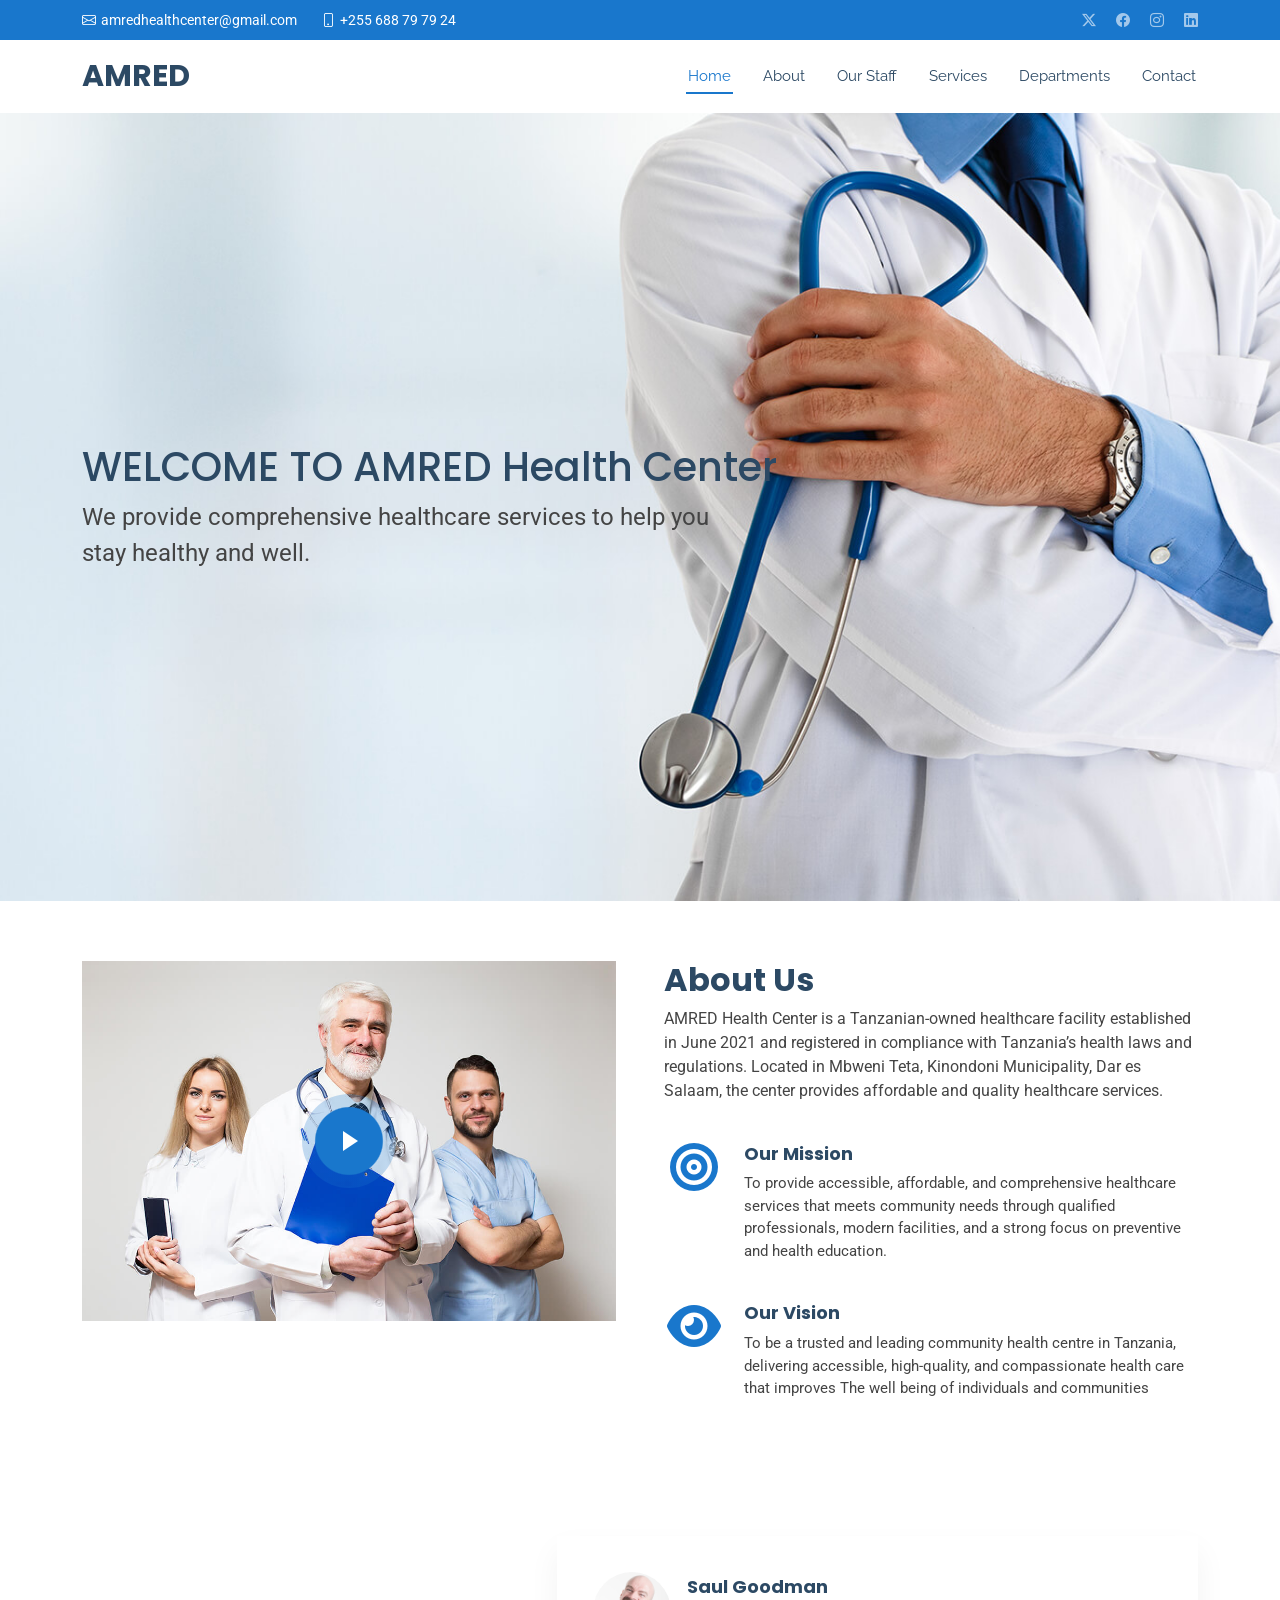
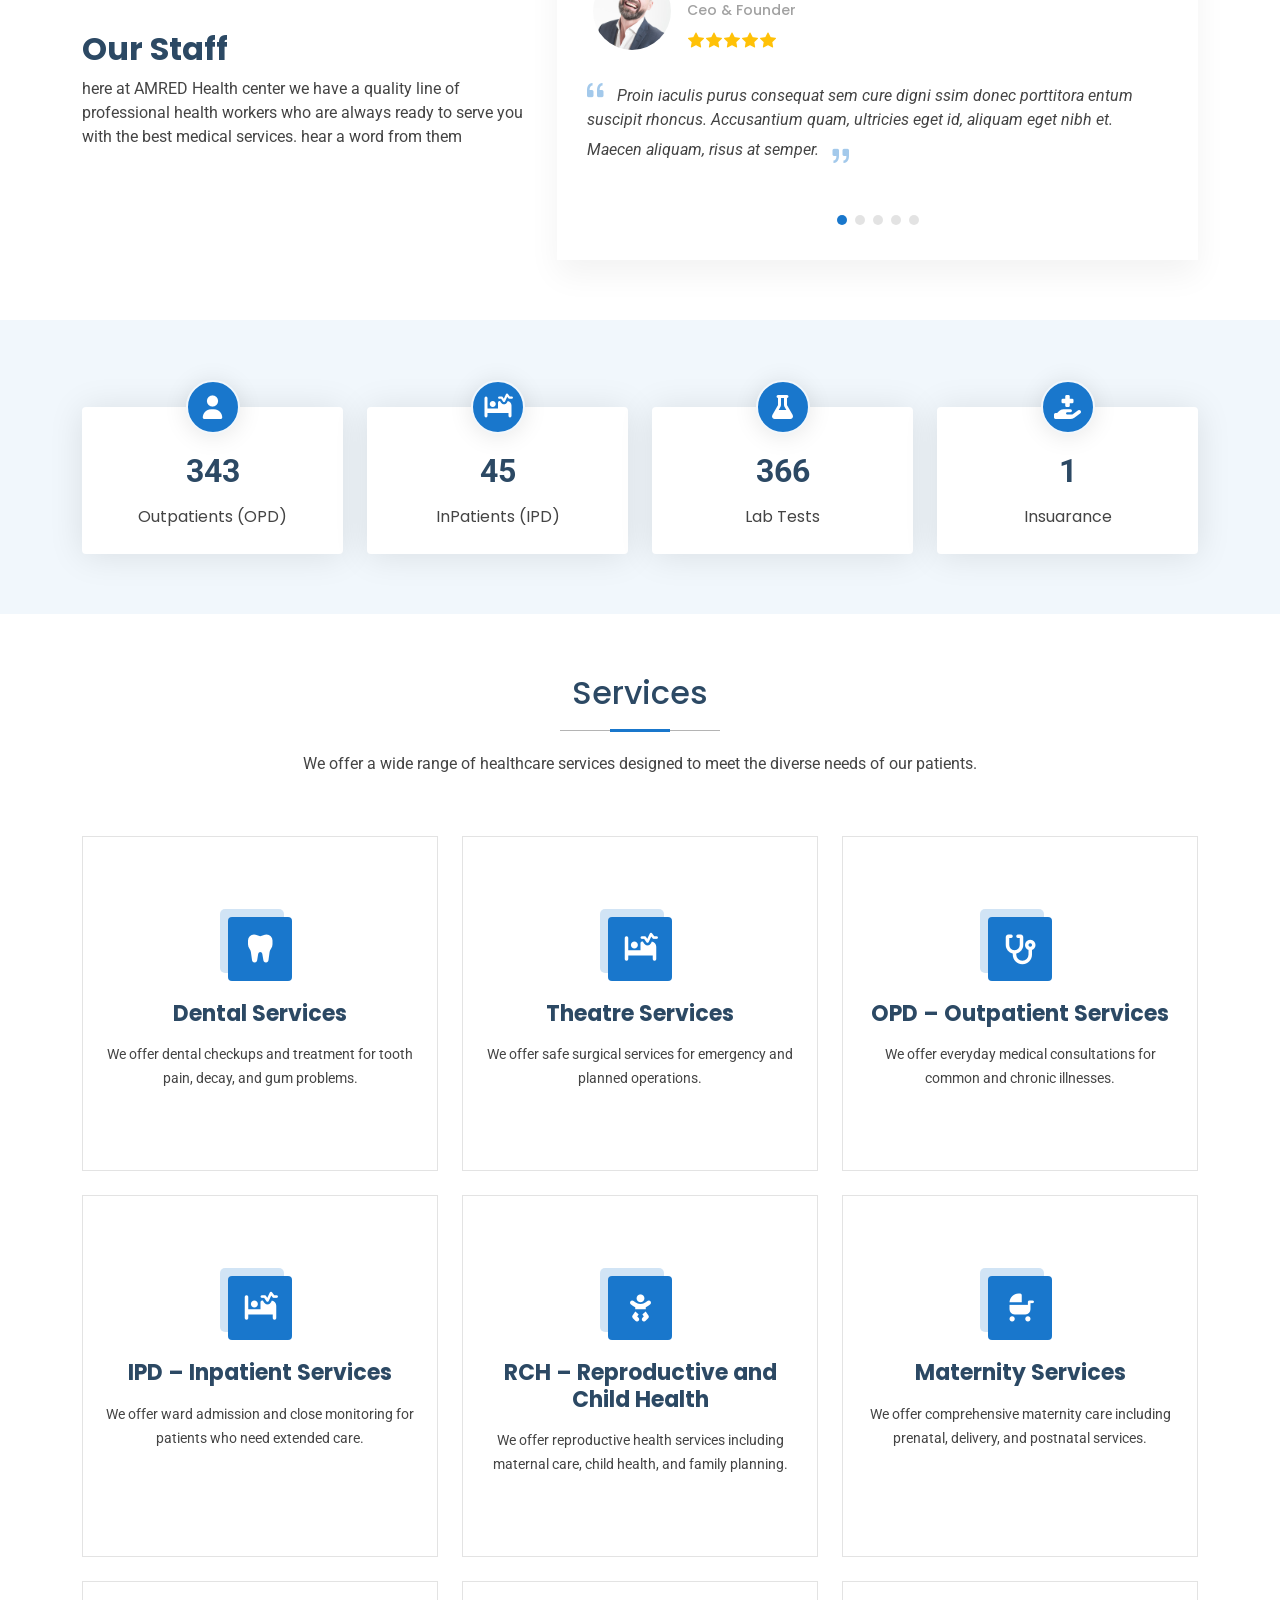
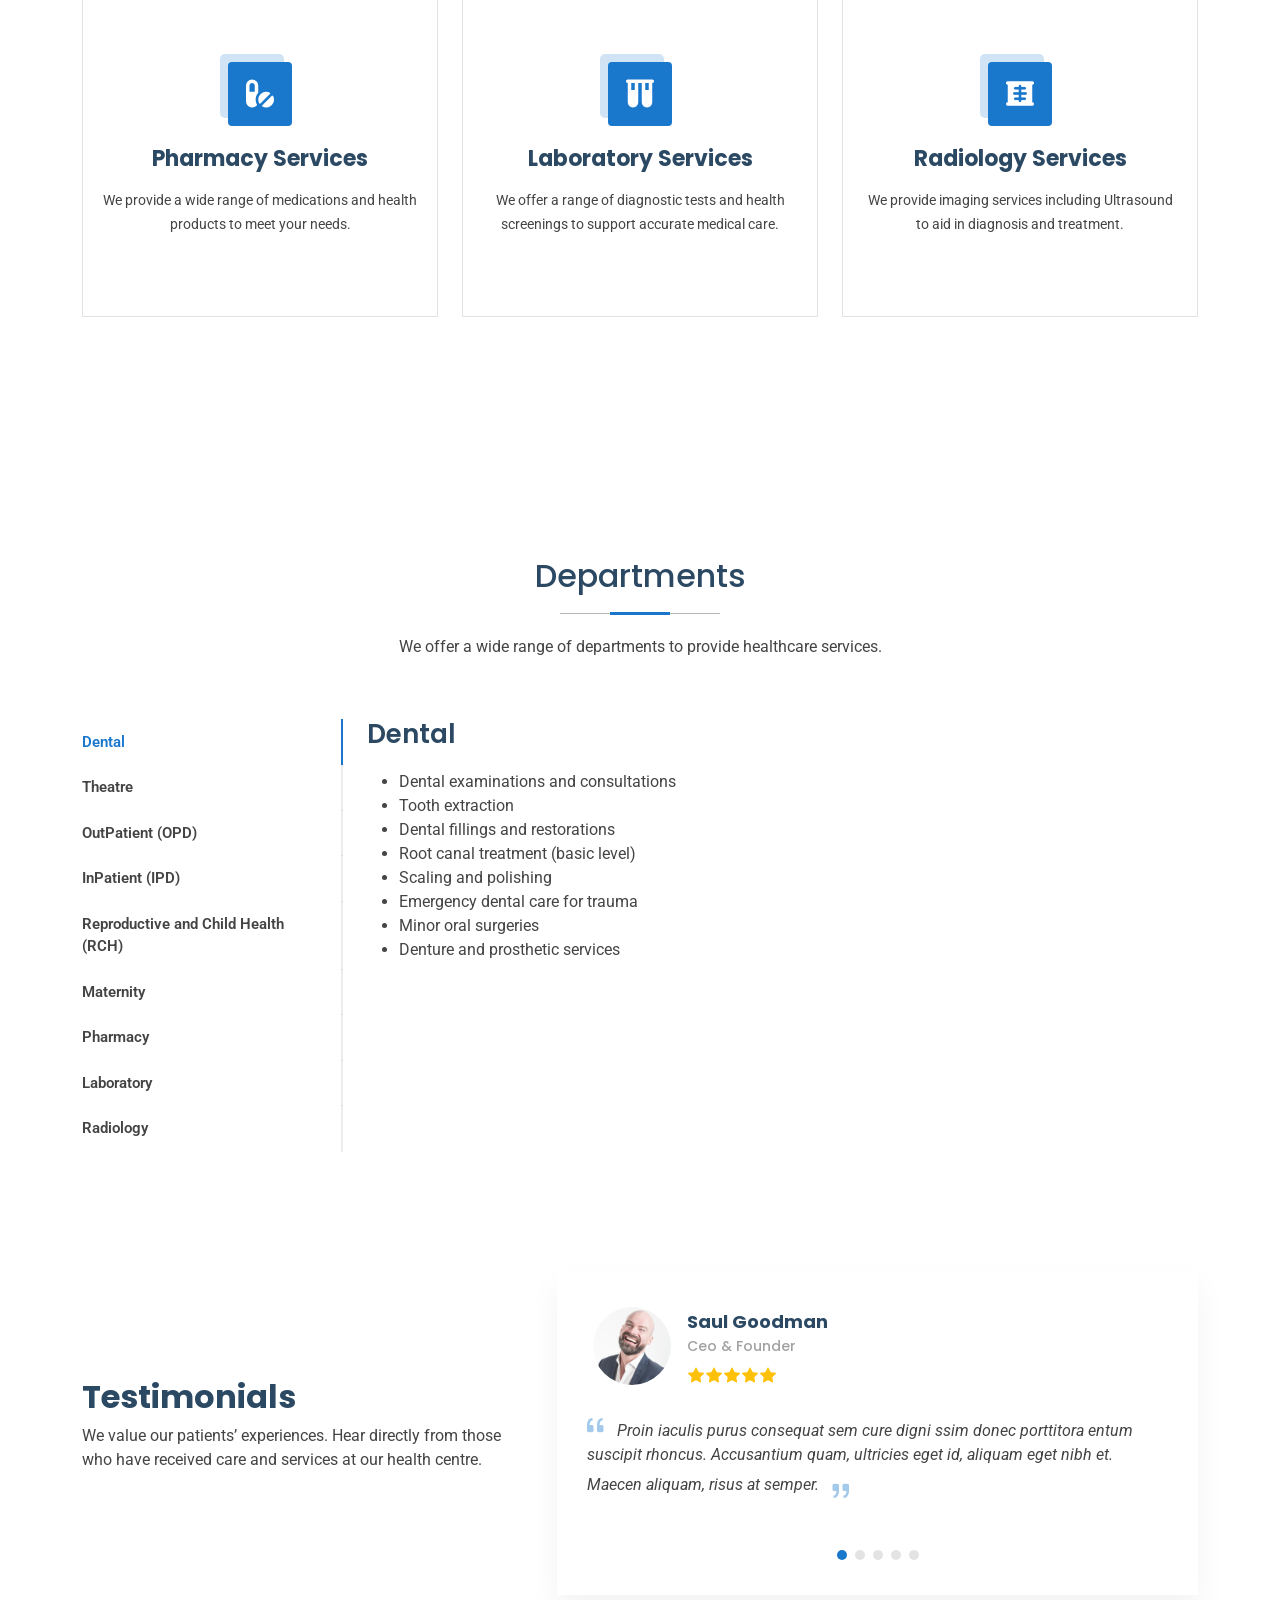
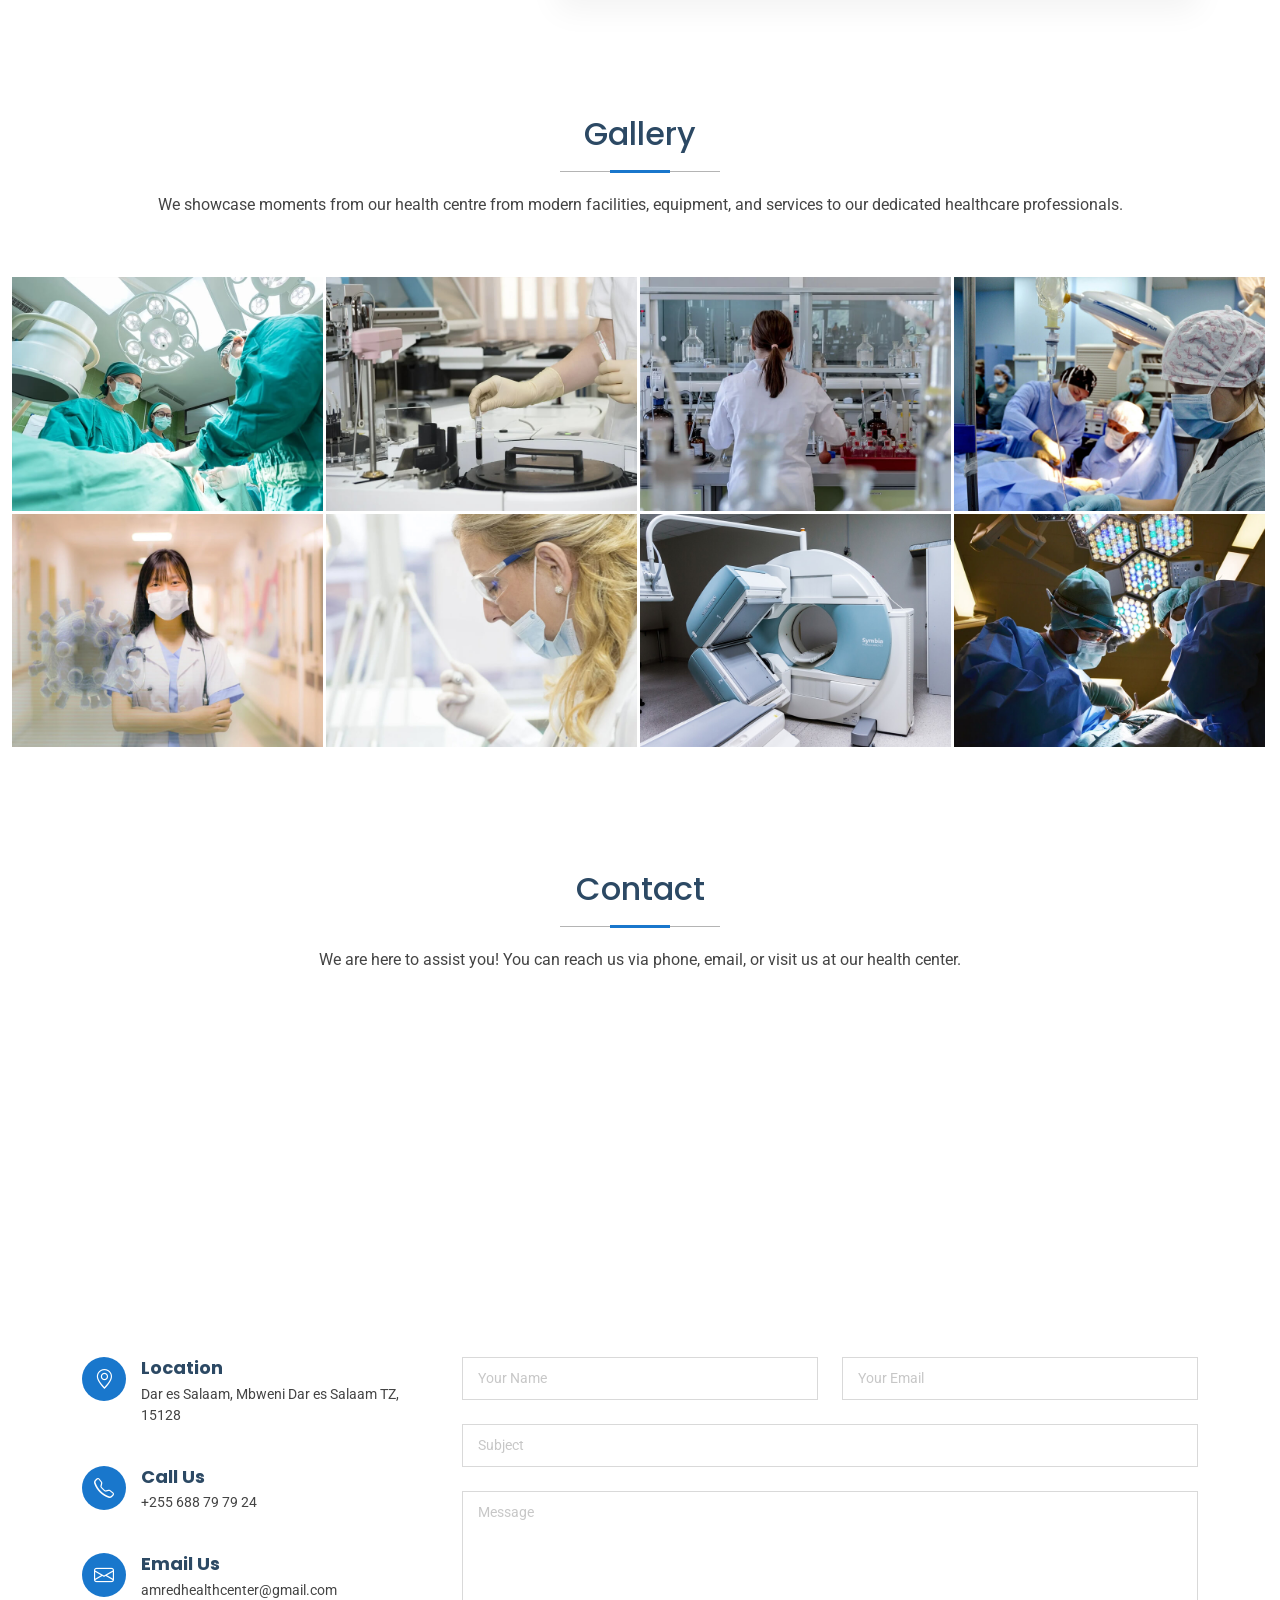
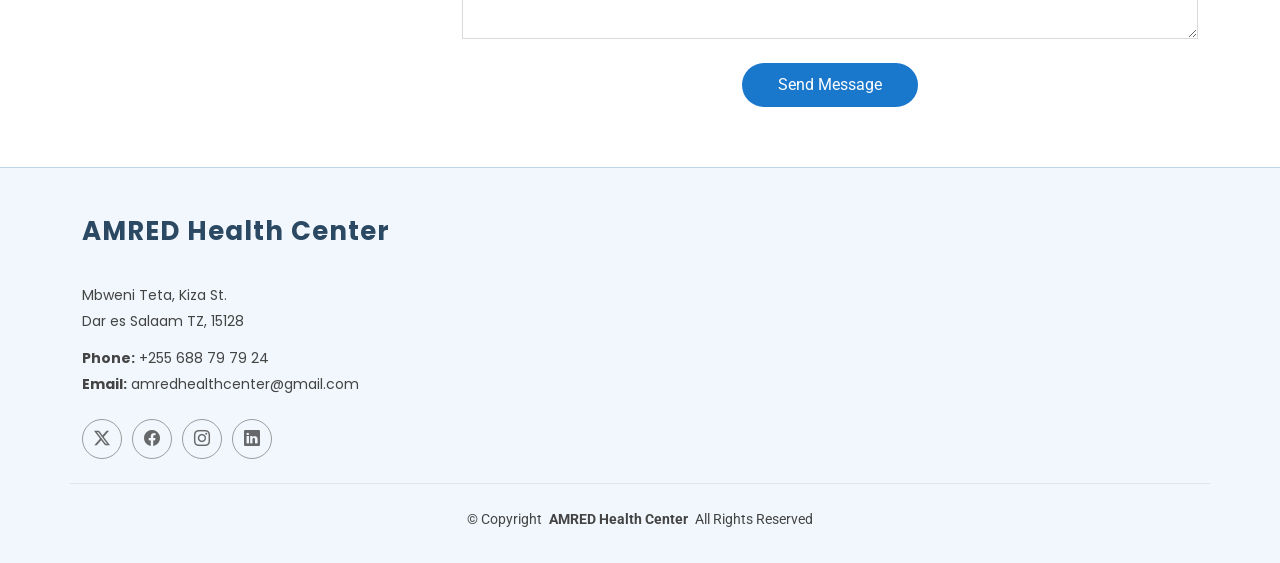
==== commit 7ea907ad: "feat:updated index html file" ====
--- a/index.html
+++ b/index.html
@@ -69,10 +69,10 @@
           <ul>
             <li><a href="#hero" class="active">Home<br></a></li>
             <li><a href="#about">About</a></li>
+            <li><a href="#staff">Our Staff</a></li>
             <li><a href="#services">Services</a></li>
             <li><a href="#departments">Departments</a></li>
-            <li><a href="#doctors">Doctors</a></li>
-            <li class="dropdown"><a href="#"><span>Dropdown</span> <i class="bi bi-chevron-down toggle-dropdown"></i></a>
+            <!-- <li class="dropdown"><a href="#"><span>Dropdown</span> <i class="bi bi-chevron-down toggle-dropdown"></i></a>
               <ul>
                 <li><a href="#">Dropdown 1</a></li>
                 <li class="dropdown"><a href="#"><span>Deep Dropdown</span> <i class="bi bi-chevron-down toggle-dropdown"></i></a>
@@ -88,13 +88,13 @@
                 <li><a href="#">Dropdown 3</a></li>
                 <li><a href="#">Dropdown 4</a></li>
               </ul>
-            </li>
+            </li> -->
             <li><a href="#contact">Contact</a></li>
           </ul>
           <i class="mobile-nav-toggle d-xl-none bi bi-list"></i>
         </nav>
 
-        <a class="cta-btn d-none d-sm-block" href="#appointment">Make an Appointment</a>
+        <!-- <a class="cta-btn d-none d-sm-block" href="#appointment">Make an Appointment</a> -->
 
       </div>
 
@@ -114,9 +114,10 @@
         <div class="welcome position-relative" data-aos="fade-down" data-aos-delay="100">
           <h1>WELCOME TO AMRED Health Center</h1>
           <p>We provide comprehensive healthcare services to help you <br>stay healthy and well.</p>
-        </div><!-- End Welcome -->
-
-        <div class="content row gy-4">
+        </div>
+        <!-- End Welcome -->
+
+        <!-- <div class="content row gy-4">
           <div class="col-lg-4 d-flex align-items-stretch">
             <div class="why-box" data-aos="zoom-out" data-aos-delay="200">
               <h3>Why Choose AMRED Health Center?</h3>
@@ -129,9 +130,11 @@
                 <a href="#about" class="more-btn"><span>Learn More</span> <i class="bi bi-chevron-right"></i></a>
               </div>
             </div>
-          </div><!-- End Why Box -->
-
-          <div class="col-lg-8 d-flex align-items-stretch">
+          </div> -->
+
+          <!-- End Why Box -->
+
+          <!-- <div class="col-lg-8 d-flex align-items-stretch">
             <div class="d-flex flex-column justify-content-center">
               <div class="row gy-4">
 
@@ -142,30 +145,34 @@
                     <p>We provide trusted healthcare services grounded in integrity, professionalism, and modern medical expertise.
 From consultation to treatment, we prioritize comfort, safety, and exceptional patient support every step of the way.</p>
                   </div>
-                </div><!-- End Icon Box -->
-
-                <div class="col-xl-4 d-flex align-items-stretch">
+                </div> -->
+                <!-- End Icon Box -->
+
+                <!-- <div class="col-xl-4 d-flex align-items-stretch">
                   <div class="icon-box" data-aos="zoom-out" data-aos-delay="400">
                     <i class="bi bi-gem"></i>
                     <h4>Advanced Services and Patient Support</h4>
                     <p>We offer a wide range of specialized medical services powered by modern technology and delivered with expert care.
 Our goal is to ensure every patient receives accurate diagnosis, effective treatment, and continuous support for better health outcomes.</p>
                   </div>
-                </div><!-- End Icon Box -->
-
-                <div class="col-xl-4 d-flex align-items-stretch">
+                </div> -->
+                <!-- End Icon Box -->
+
+                <!-- <div class="col-xl-4 d-flex align-items-stretch">
                   <div class="icon-box" data-aos="zoom-out" data-aos-delay="500">
                     <i class="bi bi-inboxes"></i>
                     <h4>Comprehensive Care You Can Rely On</h4>
                     <p>We are dedicated to delivering seamless healthcare solutions that address both immediate needs and long-term wellness.
 With expert guidance and personalized treatment plans, we strive to ensure every patient receives the best possible care.</p>
                   </div>
-                </div><!-- End Icon Box -->
-
-              </div>
-            </div>
-          </div>
-        </div><!-- End  Content-->
+                </div> -->
+                <!-- End Icon Box -->
+
+              </div>
+            </div>
+          </div>
+        </div>
+        <!-- End  Content-->
 
       </div>
 
@@ -183,36 +190,28 @@
             <a href="https://www.youtube.com/watch?v=Y7f98aduVJ8" class="glightbox pulsating-play-btn"></a>
           </div>
 
-          <div class="col-lg-6 content" data-aos="fade-up" data-aos-delay="100">
-            <h3>About Us</h3>
-            <p>AMRED Health Center provides accessible, modern medical services through advanced technology and experienced clinicians, high-quality care. 
-              <br>We deliver compassionate, patient-centered support that ensures trust, comfort, dignity, wellbeing, and recovery for every individual.
-            </p>
-            <ul>
-              <li>
-                <i class="fa-solid fa-vial-circle-check"></i>
-                <div>
-                  <h5>Reliable and Efficient Services</h5>
-                  <p>We provide efficient, high-quality healthcare solutions designed to meet the needs of every patient.
-Our team ensures seamless care with professionalism, accuracy, and a focus on your overall well-being.</p>
-                </div>
-              </li>
-              <li>
-                <i class="fa-solid fa-pump-medical"></i>
-                <div>
-                  <h5>Trusted Expertise You Can Count Oni</h5>
-                  <p>Our skilled healthcare professionals deliver precise, effective, and compassionate care tailored to each patient’s needs.</p>
-                </div>
-              </li>
-              <li>
-                <i class="fa-solid fa-heart-circle-xmark"></i>
-                <div>
-                  <h5>Commitment to Excellence</h5>
-                  <p>We provide exceptional healthcare services with professionalism, compassion, and a focus on improving patient well-being.</p>
-                </div>
-              </li>
-            </ul>
-          </div>
+         <div class="col-lg-6 content" data-aos="fade-up" data-aos-delay="100">
+  <h3>About Us</h3>
+  <p> AMRED Health Center is a Tanzanian-owned healthcare facility established in June 2021 and registered in compliance with Tanzania’s health laws and regulations. Located in Mbweni Teta, Kinondoni Municipality, Dar es Salaam, the center provides affordable and quality healthcare services.</p>
+
+  <ul>
+    <li>
+      <i class="fa-solid fa-bullseye"></i>
+      <div>
+        <h5>Our Mission</h5>
+        <p>To provide accessible, affordable, and comprehensive healthcare services that meets community needs through qualified professionals, modern facilities, and a strong focus on preventive and health education.</p>
+      </div>
+    </li>
+    <li>
+      <i class="fa-solid fa-eye"></i>
+      <div>
+        <h5>Our Vision</h5>
+        <p>To be a trusted and leading community health centre in Tanzania, delivering accessible, high-quality, and compassionate health care that improves The well being of individuals and communities</p>
+      </div>
+    </li>
+  </ul>
+</div>
+
 
         </div>
 
@@ -220,480 +219,21 @@
 
     </section><!-- /About Section -->
 
-    <!-- Stats Section -->
-    <section id="stats" class="stats section light-background">
-
-      <div class="container" data-aos="fade-up" data-aos-delay="100">
-
-        <div class="row gy-4">
-
-          <div class="col-lg-3 col-md-6 d-flex flex-column align-items-center">
-            <i class="fa-solid fa-user"></i>
-            <div class="stats-item">
-              <span data-purecounter-start="0" data-purecounter-end="365" data-purecounter-duration="1" class="purecounter"></span>
-              <p>Outpatients (OPD)</p>
-            </div>
-          </div><!-- End Stats Item -->
-
-          <div class="col-lg-3 col-md-6 d-flex flex-column align-items-center">
-            <i class="fa-solid fa-procedures"></i>
-            <div class="stats-item">
-              <span data-purecounter-start="0" data-purecounter-end="51" data-purecounter-duration="1" class="purecounter"></span>
-              <p>InPatients (IPD)</p>
-            </div>
-          </div><!-- End Stats Item -->
-
-          <div class="col-lg-3 col-md-6 d-flex flex-column align-items-center">
-            <i class="fas fa-flask"></i>
-            <div class="stats-item">
-              <span data-purecounter-start="0" data-purecounter-end="416" data-purecounter-duration="1" class="purecounter"></span>
-              <p>Lab Tests</p>
-            </div>
-          </div><!-- End Stats Item -->
-
-          <div class="col-lg-3 col-md-6 d-flex flex-column align-items-center">
-            <i class="fas fa-hand-holding-medical"></i>
-            <div class="stats-item">
-              <span data-purecounter-start="0" data-purecounter-end="1" data-purecounter-duration="1" class="purecounter"></span>
-              <p>Insuarance</p>
-            </div>
-          </div><!-- End Stats Item -->
-
-        </div>
-
-      </div>
-
-    </section><!-- /Stats Section -->
-
-    <!-- Services Section -->
-    <section id="services" class="services section">
-
-      <!-- Section Title -->
-      <div class="container section-title" data-aos="fade-up">
-        <h2>Services</h2>
-        <p>We offer a wide range of healthcare services designed to meet the diverse needs of our patients.</p>
-      </div><!-- End Section Title -->
+
+
+    <!-- Staff Section -->
+    <section id="staff" class="testimonials section">
 
       <div class="container">
 
-        <div class="row gy-4">
-
-          <div class="col-lg-4 col-md-6" data-aos="fade-up" data-aos-delay="100">
-            <div class="service-item  position-relative">
-              <div class="icon">
-                <i class="fas fa-heartbeat"></i>
-              </div>
-              <a href="#" class="stretched-link">
-                <h3>Nesciunt Mete</h3>
-              </a>
-              <p>Provident nihil minus qui consequatur non omnis maiores. Eos accusantium minus dolores iure perferendis tempore et consequatur.</p>
-            </div>
-          </div><!-- End Service Item -->
-
-          <div class="col-lg-4 col-md-6" data-aos="fade-up" data-aos-delay="200">
-            <div class="service-item position-relative">
-              <div class="icon">
-                <i class="fas fa-pills"></i>
-              </div>
-              <a href="#" class="stretched-link">
-                <h3>Eosle Commodi</h3>
-              </a>
-              <p>Ut autem aut autem non a. Sint sint sit facilis nam iusto sint. Libero corrupti neque eum hic non ut nesciunt dolorem.</p>
-            </div>
-          </div><!-- End Service Item -->
-
-          <div class="col-lg-4 col-md-6" data-aos="fade-up" data-aos-delay="300">
-            <div class="service-item position-relative">
-              <div class="icon">
-                <i class="fas fa-hospital-user"></i>
-              </div>
-              <a href="#" class="stretched-link">
-                <h3>Ledo Markt</h3>
-              </a>
-              <p>Ut excepturi voluptatem nisi sed. Quidem fuga consequatur. Minus ea aut. Vel qui id voluptas adipisci eos earum corrupti.</p>
-            </div>
-          </div><!-- End Service Item -->
-
-          <div class="col-lg-4 col-md-6" data-aos="fade-up" data-aos-delay="400">
-            <div class="service-item position-relative">
-              <div class="icon">
-                <i class="fas fa-dna"></i>
-              </div>
-              <a href="#" class="stretched-link">
-                <h3>Asperiores Commodit</h3>
-              </a>
-              <p>Non et temporibus minus omnis sed dolor esse consequatur. Cupiditate sed error ea fuga sit provident adipisci neque.</p>
-              <a href="#" class="stretched-link"></a>
-            </div>
-          </div><!-- End Service Item -->
-
-          <div class="col-lg-4 col-md-6" data-aos="fade-up" data-aos-delay="500">
-            <div class="service-item position-relative">
-              <div class="icon">
-                <i class="fas fa-wheelchair"></i>
-              </div>
-              <a href="#" class="stretched-link">
-                <h3>Velit Doloremque</h3>
-              </a>
-              <p>Cumque et suscipit saepe. Est maiores autem enim facilis ut aut ipsam corporis aut. Sed animi at autem alias eius labore.</p>
-              <a href="#" class="stretched-link"></a>
-            </div>
-          </div><!-- End Service Item -->
-
-          <div class="col-lg-4 col-md-6" data-aos="fade-up" data-aos-delay="600">
-            <div class="service-item position-relative">
-              <div class="icon">
-                <i class="fas fa-notes-medical"></i>
-              </div>
-              <a href="#" class="stretched-link">
-                <h3>Dolori Architecto</h3>
-              </a>
-              <p>Hic molestias ea quibusdam eos. Fugiat enim doloremque aut neque non et debitis iure. Corrupti recusandae ducimus enim.</p>
-              <a href="#" class="stretched-link"></a>
-            </div>
-          </div><!-- End Service Item -->
-
-        </div>
-
-      </div>
-
-    </section><!-- /Services Section -->
-
-    <!-- Appointment Section -->
-    <section id="appointment" class="appointment section">
-
-      <!-- Section Title -->
-      <div class="container section-title" data-aos="fade-up">
-        <h2>Appointment</h2>
-        <p>Booking an appointment is simple and convenient, allowing you to receive timely medical care.</p>
-      </div><!-- End Section Title -->
-
-      <div class="container" data-aos="fade-up" data-aos-delay="100">
-
-        <form action="forms/appointment.php" method="post" role="form" class="php-email-form">
-          <div class="row">
-            <div class="col-md-4 form-group">
-              <input type="text" name="name" class="form-control" id="name" placeholder="Your Name" required="">
-            </div>
-            <div class="col-md-4 form-group mt-3 mt-md-0">
-              <input type="email" class="form-control" name="email" id="email" placeholder="Your Email" required="">
-            </div>
-            <div class="col-md-4 form-group mt-3 mt-md-0">
-              <input type="tel" class="form-control" name="phone" id="phone" placeholder="Your Phone" required="">
-            </div>
-          </div>
-          <div class="row">
-            <div class="col-md-4 form-group mt-3">
-              <input type="datetime-local" name="date" class="form-control datepicker" id="date" placeholder="Appointment Date" required="">
-            </div>
-            <div class="col-md-4 form-group mt-3">
-              <select name="department" id="department" class="form-select" required="">
-                <option value="">Select Department</option>
-                <option value="Department 1">Department 1</option>
-                <option value="Department 2">Department 2</option>
-                <option value="Department 3">Department 3</option>
-              </select>
-            </div>
-            <div class="col-md-4 form-group mt-3">
-              <select name="doctor" id="doctor" class="form-select" required="">
-                <option value="">Select Doctor</option>
-                <option value="Doctor 1">Doctor 1</option>
-                <option value="Doctor 2">Doctor 2</option>
-                <option value="Doctor 3">Doctor 3</option>
-              </select>
-            </div>
-          </div>
-
-          <div class="form-group mt-3">
-            <textarea class="form-control" name="message" rows="5" placeholder="Message (Optional)"></textarea>
-          </div>
-          <div class="mt-3">
-            <div class="loading">Loading</div>
-            <div class="error-message"></div>
-            <div class="sent-message">Your appointment request has been sent successfully. Thank you!</div>
-            <div class="text-center"><button type="submit">Make an Appointment</button></div>
-          </div>
-        </form>
-
-      </div>
-
-    </section><!-- /Appointment Section -->
-
-    <!-- Departments Section -->
-    <section id="departments" class="departments section">
-
-      <!-- Section Title -->
-      <div class="container section-title" data-aos="fade-up">
-        <h2>Departments</h2>
-        <p>Necessitatibus eius consequatur ex aliquid fuga eum quidem sint consectetur velit</p>
-      </div><!-- End Section Title -->
-
-      <div class="container" data-aos="fade-up" data-aos-delay="100">
-
-        <div class="row">
-          <div class="col-lg-3">
-            <ul class="nav nav-tabs flex-column">
-              <li class="nav-item">
-                <a class="nav-link active show" data-bs-toggle="tab" href="#departments-tab-1">Cardiology</a>
-              </li>
-              <li class="nav-item">
-                <a class="nav-link" data-bs-toggle="tab" href="#departments-tab-2">Neurology</a>
-              </li>
-              <li class="nav-item">
-                <a class="nav-link" data-bs-toggle="tab" href="#departments-tab-3">Hepatology</a>
-              </li>
-              <li class="nav-item">
-                <a class="nav-link" data-bs-toggle="tab" href="#departments-tab-4">Pediatrics</a>
-              </li>
-              <li class="nav-item">
-                <a class="nav-link" data-bs-toggle="tab" href="#departments-tab-5">Eye Care</a>
-              </li>
-            </ul>
-          </div>
-          <div class="col-lg-9 mt-4 mt-lg-0">
-            <div class="tab-content">
-              <div class="tab-pane active show" id="departments-tab-1">
-                <div class="row">
-                  <div class="col-lg-8 details order-2 order-lg-1">
-                    <h3>Cardiology</h3>
-                    <p class="fst-italic">Qui laudantium consequatur laborum sit qui ad sapiente dila parde sonata raqer a videna mareta paulona marka</p>
-                    <p>Et nobis maiores eius. Voluptatibus ut enim blanditiis atque harum sint. Laborum eos ipsum ipsa odit magni. Incidunt hic ut molestiae aut qui. Est repellat minima eveniet eius et quis magni nihil. Consequatur dolorem quaerat quos qui similique accusamus nostrum rem vero</p>
-                  </div>
-                  <div class="col-lg-4 text-center order-1 order-lg-2">
-                    <img src="assets/img/departments-1.jpg" alt="" class="img-fluid">
-                  </div>
-                </div>
-              </div>
-              <div class="tab-pane" id="departments-tab-2">
-                <div class="row">
-                  <div class="col-lg-8 details order-2 order-lg-1">
-                    <h3>Et blanditiis nemo veritatis excepturi</h3>
-                    <p class="fst-italic">Qui laudantium consequatur laborum sit qui ad sapiente dila parde sonata raqer a videna mareta paulona marka</p>
-                    <p>Ea ipsum voluptatem consequatur quis est. Illum error ullam omnis quia et reiciendis sunt sunt est. Non aliquid repellendus itaque accusamus eius et velit ipsa voluptates. Optio nesciunt eaque beatae accusamus lerode pakto madirna desera vafle de nideran pal</p>
-                  </div>
-                  <div class="col-lg-4 text-center order-1 order-lg-2">
-                    <img src="assets/img/departments-2.jpg" alt="" class="img-fluid">
-                  </div>
-                </div>
-              </div>
-              <div class="tab-pane" id="departments-tab-3">
-                <div class="row">
-                  <div class="col-lg-8 details order-2 order-lg-1">
-                    <h3>Impedit facilis occaecati odio neque aperiam sit</h3>
-                    <p class="fst-italic">Eos voluptatibus quo. Odio similique illum id quidem non enim fuga. Qui natus non sunt dicta dolor et. In asperiores velit quaerat perferendis aut</p>
-                    <p>Iure officiis odit rerum. Harum sequi eum illum corrupti culpa veritatis quisquam. Neque necessitatibus illo rerum eum ut. Commodi ipsam minima molestiae sed laboriosam a iste odio. Earum odit nesciunt fugiat sit ullam. Soluta et harum voluptatem optio quae</p>
-                  </div>
-                  <div class="col-lg-4 text-center order-1 order-lg-2">
-                    <img src="assets/img/departments-3.jpg" alt="" class="img-fluid">
-                  </div>
-                </div>
-              </div>
-              <div class="tab-pane" id="departments-tab-4">
-                <div class="row">
-                  <div class="col-lg-8 details order-2 order-lg-1">
-                    <h3>Fuga dolores inventore laboriosam ut est accusamus laboriosam dolore</h3>
-                    <p class="fst-italic">Totam aperiam accusamus. Repellat consequuntur iure voluptas iure porro quis delectus</p>
-                    <p>Eaque consequuntur consequuntur libero expedita in voluptas. Nostrum ipsam necessitatibus aliquam fugiat debitis quis velit. Eum ex maxime error in consequatur corporis atque. Eligendi asperiores sed qui veritatis aperiam quia a laborum inventore</p>
-                  </div>
-                  <div class="col-lg-4 text-center order-1 order-lg-2">
-                    <img src="assets/img/departments-4.jpg" alt="" class="img-fluid">
-                  </div>
-                </div>
-              </div>
-              <div class="tab-pane" id="departments-tab-5">
-                <div class="row">
-                  <div class="col-lg-8 details order-2 order-lg-1">
-                    <h3>Est eveniet ipsam sindera pad rone matrelat sando reda</h3>
-                    <p class="fst-italic">Omnis blanditiis saepe eos autem qui sunt debitis porro quia.</p>
-                    <p>Exercitationem nostrum omnis. Ut reiciendis repudiandae minus. Omnis recusandae ut non quam ut quod eius qui. Ipsum quia odit vero atque qui quibusdam amet. Occaecati sed est sint aut vitae molestiae voluptate vel</p>
-                  </div>
-                  <div class="col-lg-4 text-center order-1 order-lg-2">
-                    <img src="assets/img/departments-5.jpg" alt="" class="img-fluid">
-                  </div>
-                </div>
-              </div>
-            </div>
-          </div>
-        </div>
-
-      </div>
-
-    </section><!-- /Departments Section -->
-
-    <!-- Doctors Section -->
-    <section id="doctors" class="doctors section">
-
-      <!-- Section Title -->
-      <div class="container section-title" data-aos="fade-up">
-        <h2>Doctors</h2>
-        <p>Necessitatibus eius consequatur ex aliquid fuga eum quidem sint consectetur velit</p>
-      </div><!-- End Section Title -->
-
-      <div class="container">
-
-        <div class="row gy-4">
-
-          <div class="col-lg-6" data-aos="fade-up" data-aos-delay="100">
-            <div class="team-member d-flex align-items-start">
-              <div class="pic"><img src="assets/img/doctors/doctors-1.jpg" class="img-fluid" alt=""></div>
-              <div class="member-info">
-                <h4>Walter White</h4>
-                <span>Chief Medical Officer</span>
-                <p>Explicabo voluptatem mollitia et repellat qui dolorum quasi</p>
-                <div class="social">
-                  <a href=""><i class="bi bi-twitter-x"></i></a>
-                  <a href=""><i class="bi bi-facebook"></i></a>
-                  <a href=""><i class="bi bi-instagram"></i></a>
-                  <a href=""> <i class="bi bi-linkedin"></i> </a>
-                </div>
-              </div>
-            </div>
-          </div><!-- End Team Member -->
-
-          <div class="col-lg-6" data-aos="fade-up" data-aos-delay="200">
-            <div class="team-member d-flex align-items-start">
-              <div class="pic"><img src="assets/img/doctors/doctors-2.jpg" class="img-fluid" alt=""></div>
-              <div class="member-info">
-                <h4>Sarah Jhonson</h4>
-                <span>Anesthesiologist</span>
-                <p>Aut maiores voluptates amet et quis praesentium qui senda para</p>
-                <div class="social">
-                  <a href=""><i class="bi bi-twitter-x"></i></a>
-                  <a href=""><i class="bi bi-facebook"></i></a>
-                  <a href=""><i class="bi bi-instagram"></i></a>
-                  <a href=""> <i class="bi bi-linkedin"></i> </a>
-                </div>
-              </div>
-            </div>
-          </div><!-- End Team Member -->
-
-          <div class="col-lg-6" data-aos="fade-up" data-aos-delay="300">
-            <div class="team-member d-flex align-items-start">
-              <div class="pic"><img src="assets/img/doctors/doctors-3.jpg" class="img-fluid" alt=""></div>
-              <div class="member-info">
-                <h4>William Anderson</h4>
-                <span>Cardiology</span>
-                <p>Quisquam facilis cum velit laborum corrupti fuga rerum quia</p>
-                <div class="social">
-                  <a href=""><i class="bi bi-twitter-x"></i></a>
-                  <a href=""><i class="bi bi-facebook"></i></a>
-                  <a href=""><i class="bi bi-instagram"></i></a>
-                  <a href=""> <i class="bi bi-linkedin"></i> </a>
-                </div>
-              </div>
-            </div>
-          </div><!-- End Team Member -->
-
-          <div class="col-lg-6" data-aos="fade-up" data-aos-delay="400">
-            <div class="team-member d-flex align-items-start">
-              <div class="pic"><img src="assets/img/doctors/doctors-4.jpg" class="img-fluid" alt=""></div>
-              <div class="member-info">
-                <h4>Amanda Jepson</h4>
-                <span>Neurosurgeon</span>
-                <p>Dolorum tempora officiis odit laborum officiis et et accusamus</p>
-                <div class="social">
-                  <a href=""><i class="bi bi-twitter-x"></i></a>
-                  <a href=""><i class="bi bi-facebook"></i></a>
-                  <a href=""><i class="bi bi-instagram"></i></a>
-                  <a href=""> <i class="bi bi-linkedin"></i> </a>
-                </div>
-              </div>
-            </div>
-          </div><!-- End Team Member -->
-
-        </div>
-
-      </div>
-
-    </section><!-- /Doctors Section -->
-
-    <!-- Faq Section -->
-    <section id="faq" class="faq section light-background">
-
-      <!-- Section Title -->
-      <div class="container section-title" data-aos="fade-up">
-        <h2>Frequently Asked Questions</h2>
-        <p>Necessitatibus eius consequatur ex aliquid fuga eum quidem sint consectetur velit</p>
-      </div><!-- End Section Title -->
-
-      <div class="container">
-
-        <div class="row justify-content-center">
-
-          <div class="col-lg-10" data-aos="fade-up" data-aos-delay="100">
-
-            <div class="faq-container">
-
-              <div class="faq-item faq-active">
-                <h3>Non consectetur a erat nam at lectus urna duis?</h3>
-                <div class="faq-content">
-                  <p>Feugiat pretium nibh ipsum consequat. Tempus iaculis urna id volutpat lacus laoreet non curabitur gravida. Venenatis lectus magna fringilla urna porttitor rhoncus dolor purus non.</p>
-                </div>
-                <i class="faq-toggle bi bi-chevron-right"></i>
-              </div><!-- End Faq item-->
-
-              <div class="faq-item">
-                <h3>Feugiat scelerisque varius morbi enim nunc faucibus?</h3>
-                <div class="faq-content">
-                  <p>Dolor sit amet consectetur adipiscing elit pellentesque habitant morbi. Id interdum velit laoreet id donec ultrices. Fringilla phasellus faucibus scelerisque eleifend donec pretium. Est pellentesque elit ullamcorper dignissim. Mauris ultrices eros in cursus turpis massa tincidunt dui.</p>
-                </div>
-                <i class="faq-toggle bi bi-chevron-right"></i>
-              </div><!-- End Faq item-->
-
-              <div class="faq-item">
-                <h3>Dolor sit amet consectetur adipiscing elit pellentesque?</h3>
-                <div class="faq-content">
-                  <p>Eleifend mi in nulla posuere sollicitudin aliquam ultrices sagittis orci. Faucibus pulvinar elementum integer enim. Sem nulla pharetra diam sit amet nisl suscipit. Rutrum tellus pellentesque eu tincidunt. Lectus urna duis convallis convallis tellus. Urna molestie at elementum eu facilisis sed odio morbi quis</p>
-                </div>
-                <i class="faq-toggle bi bi-chevron-right"></i>
-              </div><!-- End Faq item-->
-
-              <div class="faq-item">
-                <h3>Ac odio tempor orci dapibus. Aliquam eleifend mi in nulla?</h3>
-                <div class="faq-content">
-                  <p>Dolor sit amet consectetur adipiscing elit pellentesque habitant morbi. Id interdum velit laoreet id donec ultrices. Fringilla phasellus faucibus scelerisque eleifend donec pretium. Est pellentesque elit ullamcorper dignissim. Mauris ultrices eros in cursus turpis massa tincidunt dui.</p>
-                </div>
-                <i class="faq-toggle bi bi-chevron-right"></i>
-              </div><!-- End Faq item-->
-
-              <div class="faq-item">
-                <h3>Tempus quam pellentesque nec nam aliquam sem et tortor?</h3>
-                <div class="faq-content">
-                  <p>Molestie a iaculis at erat pellentesque adipiscing commodo. Dignissim suspendisse in est ante in. Nunc vel risus commodo viverra maecenas accumsan. Sit amet nisl suscipit adipiscing bibendum est. Purus gravida quis blandit turpis cursus in</p>
-                </div>
-                <i class="faq-toggle bi bi-chevron-right"></i>
-              </div><!-- End Faq item-->
-
-              <div class="faq-item">
-                <h3>Perspiciatis quod quo quos nulla quo illum ullam?</h3>
-                <div class="faq-content">
-                  <p>Enim ea facilis quaerat voluptas quidem et dolorem. Quis et consequatur non sed in suscipit sequi. Distinctio ipsam dolore et.</p>
-                </div>
-                <i class="faq-toggle bi bi-chevron-right"></i>
-              </div><!-- End Faq item-->
-
-            </div>
-
-          </div><!-- End Faq Column-->
-
-        </div>
-
-      </div>
-
-    </section><!-- /Faq Section -->
-
-    <!-- Testimonials Section -->
-    <section id="testimonials" class="testimonials section">
-
-      <div class="container">
-
         <div class="row align-items-center">
 
           <div class="col-lg-5 info" data-aos="fade-up" data-aos-delay="100">
-            <h3>Testimonials</h3>
+            <h3>Our Staff</h3>
             <p>
-              Ullamco laboris nisi ut aliquip ex ea commodo consequat. Duis aute irure dolor in reprehenderit in voluptate
-              velit esse cillum dolore eu fugiat nulla pariatur. Excepteur sint occaecat cupidatat non proident.
+            here at AMRED Health center we have a quality line of professional health workers who are always ready to serve you with the best medical services.
+            hear a word from them
+            
             </p>
           </div>
 
@@ -827,6 +367,632 @@
 
       </div>
 
+    </section>
+
+
+    <!-- Stats Section -->
+    <section id="stats" class="stats section light-background">
+
+      
+
+      <div class="container" data-aos="fade-up" data-aos-delay="100">
+
+        <div class="row gy-4">
+
+          <div class="col-lg-3 col-md-6 d-flex flex-column align-items-center">
+            <i class="fa-solid fa-user"></i>
+            <div class="stats-item">
+              <span data-purecounter-start="0" data-purecounter-end="365" data-purecounter-duration="1" class="purecounter"></span>
+              <p>Outpatients (OPD)</p>
+            </div>
+          </div><!-- End Stats Item -->
+
+          <div class="col-lg-3 col-md-6 d-flex flex-column align-items-center">
+            <i class="fa-solid fa-procedures"></i>
+            <div class="stats-item">
+              <span data-purecounter-start="0" data-purecounter-end="51" data-purecounter-duration="1" class="purecounter"></span>
+              <p>InPatients (IPD)</p>
+            </div>
+          </div><!-- End Stats Item -->
+
+          <div class="col-lg-3 col-md-6 d-flex flex-column align-items-center">
+            <i class="fas fa-flask"></i>
+            <div class="stats-item">
+              <span data-purecounter-start="0" data-purecounter-end="416" data-purecounter-duration="1" class="purecounter"></span>
+              <p>Lab Tests</p>
+            </div>
+          </div><!-- End Stats Item -->
+
+          <div class="col-lg-3 col-md-6 d-flex flex-column align-items-center">
+            <i class="fas fa-hand-holding-medical"></i>
+            <div class="stats-item">
+              <span data-purecounter-start="0" data-purecounter-end="1" data-purecounter-duration="1" class="purecounter"></span>
+              <p>Insuarance</p>
+            </div>
+          </div><!-- End Stats Item -->
+
+        </div>
+
+      </div>
+
+    </section><!-- /Stats Section -->
+
+    <!-- Services Section -->
+    <section id="services" class="services section">
+
+      <!-- Section Title -->
+      <div class="container section-title" data-aos="fade-up">
+        <h2>Services</h2>
+        <p>We offer a wide range of healthcare services designed to meet the diverse needs of our patients.</p>
+      </div><!-- End Section Title -->
+
+      <div class="container">
+
+        <div class="row gy-4">
+
+          <div class="col-lg-4 col-md-6" data-aos="fade-up" data-aos-delay="100">
+            <div class="service-item  position-relative">
+              <div class="icon">
+                <i class="fas fa-tooth"></i>
+              </div>
+              <a href="#" class="stretched-link">
+                <h3>Dental Services</h3>
+              </a>
+              <p>We offer dental checkups and treatment for tooth pain, decay, and gum problems.</p>
+            </div>
+          </div><!-- End Service Item -->
+
+          <div class="col-lg-4 col-md-6" data-aos="fade-up" data-aos-delay="200">
+            <div class="service-item position-relative">
+              <div class="icon">
+                <i class="fas fa-procedures"></i>
+              </div>
+              <a href="#" class="stretched-link">
+                <h3>Theatre Services</h3>
+              </a>
+                <p>We offer safe surgical services for emergency and planned operations.</p>
+              </div>
+          </div><!-- End Service Item -->
+
+
+            <div class="col-lg-4 col-md-6" data-aos="fade-up" data-aos-delay="200">
+            <div class="service-item position-relative">
+              <div class="icon">
+                <i class="fas fa-stethoscope"></i>
+              </div>
+              <a href="#" class="stretched-link">
+                <h3>OPD – Outpatient Services</h3>
+              </a>
+              <p>We offer everyday medical consultations for common and chronic illnesses.</p>
+            </div>
+          </div><!-- End Service Item -->
+
+
+            <div class="col-lg-4 col-md-6" data-aos="fade-up" data-aos-delay="200">
+            <div class="service-item position-relative">
+              <div class="icon">
+                <i class="fas fa-procedures"></i>
+              </div>
+              <a href="#" class="stretched-link">
+                <h3>IPD – Inpatient Services</h3>
+              </a>
+              <p>We offer ward admission and close monitoring for patients who need extended care.</p>
+            </div>
+          </div><!-- End Service Item -->
+
+
+            <div class="col-lg-4 col-md-6" data-aos="fade-up" data-aos-delay="200">
+            <div class="service-item position-relative">
+              <div class="icon">
+                <i class="fas fa-baby"></i>
+              </div>
+              <a href="#" class="stretched-link">
+                <h3>RCH – Reproductive and Child Health</h3>
+              </a>
+              <p>We offer reproductive health services including maternal care, child health, and family planning.</p>
+            </div>
+          </div><!-- End Service Item -->
+
+            <div class="col-lg-4 col-md-6" data-aos="fade-up" data-aos-delay="200">
+            <div class="service-item position-relative">
+              <div class="icon">
+                <i class="fas fa-baby-carriage"></i>
+              </div>
+              <a href="#" class="stretched-link">
+                <h3>Maternity Services</h3>
+              </a>
+              <p>We offer comprehensive maternity care including prenatal, delivery, and postnatal services.</p>
+            </div>
+          </div><!-- End Service Item -->
+
+          <div class="col-lg-4 col-md-6" data-aos="fade-up" data-aos-delay="300">
+            <div class="service-item position-relative">
+              <div class="icon">
+                <i class="fas fa-pills"></i>
+              </div>
+              <a href="#" class="stretched-link">
+                <h3>Pharmacy Services</h3>
+              </a>
+              <p>We provide a wide range of medications and health products to meet your needs.</p>
+            </div>
+          </div><!-- End Service Item -->
+
+
+          <div class="col-lg-4 col-md-6" data-aos="fade-up" data-aos-delay="400">
+            <div class="service-item position-relative">
+              <div class="icon">
+                <i class="fas fa-vials"></i>
+              </div>
+              <a href="#" class="stretched-link">
+                <h3>Laboratory Services</h3>
+              </a>
+              <p>We offer a range of diagnostic tests and health screenings to support accurate medical care.</p>
+              <a href="#" class="stretched-link"></a>
+            </div>
+          </div><!-- End Service Item -->
+
+          <div class="col-lg-4 col-md-6" data-aos="fade-up" data-aos-delay="500">
+            <div class="service-item position-relative">
+              <div class="icon">
+                <i class="fas fa-x-ray"></i>
+              </div>
+              <a href="#" class="stretched-link">
+                <h3>Radiology Services</h3>
+              </a>
+              <p>We provide imaging services including Ultrasound to aid in diagnosis and treatment.</p>
+              <a href="#" class="stretched-link"></a>
+            </div>
+          </div><!-- End Service Item -->
+          
+        </div>
+
+      </div>
+
+    </section><!-- /Services Section -->
+
+    <!-- Appointment Section -->
+    <section id="appointment" class="appointment section">
+
+      <!-- Section Title -->
+      <!-- <div class="container section-title" data-aos="fade-up">
+        <h2>Appointment</h2>
+        <p>Booking an appointment is simple and convenient, allowing you to receive timely medical care.</p>
+      </div>
+
+      <div class="container" data-aos="fade-up" data-aos-delay="100">
+
+        <form action="forms/appointment.php" method="post" role="form" class="php-email-form">
+          <div class="row">
+            <div class="col-md-4 form-group">
+              <input type="text" name="name" class="form-control" id="name" placeholder="Your Name" required="">
+            </div>
+            <div class="col-md-4 form-group mt-3 mt-md-0">
+              <input type="email" class="form-control" name="email" id="email" placeholder="Your Email" required="">
+            </div>
+            <div class="col-md-4 form-group mt-3 mt-md-0">
+              <input type="tel" class="form-control" name="phone" id="phone" placeholder="Your Phone" required="">
+            </div>
+          </div>
+          <div class="row">
+            <div class="col-md-4 form-group mt-3">
+              <input type="datetime-local" name="date" class="form-control datepicker" id="date" placeholder="Appointment Date" required="">
+            </div>
+            <div class="col-md-4 form-group mt-3">
+              <select name="department" id="department" class="form-select" required="">
+                <option value="">Select Department</option>
+                <option value="Department 1">Department 1</option>
+                <option value="Department 2">Department 2</option>
+                <option value="Department 3">Department 3</option>
+              </select>
+            </div>
+            <div class="col-md-4 form-group mt-3">
+              <select name="doctor" id="doctor" class="form-select" required="">
+                <option value="">Select Doctor</option>
+                <option value="Doctor 1">Doctor 1</option>
+                <option value="Doctor 2">Doctor 2</option>
+                <option value="Doctor 3">Doctor 3</option>
+              </select>
+            </div>
+          </div>
+
+          <div class="form-group mt-3">
+            <textarea class="form-control" name="message" rows="5" placeholder="Message (Optional)"></textarea>
+          </div>
+          <div class="mt-3">
+            <div class="loading">Loading</div>
+            <div class="error-message"></div>
+            <div class="sent-message">Your appointment request has been sent successfully. Thank you!</div>
+            <div class="text-center"><button type="submit">Make an Appointment</button></div>
+          </div>
+        </form>
+
+      </div> -->
+
+    </section><!-- /Appointment Section -->
+
+    <!-- Departments Section -->
+    <section id="departments" class="departments section">
+
+      <!-- Section Title -->
+      <div class="container section-title" data-aos="fade-up">
+        <h2>Departments</h2>
+        <p>We offer a wide range of departments to provide healthcare services.</p>
+      </div><!-- End Section Title -->
+
+      <div class="container" data-aos="fade-up" data-aos-delay="100">
+
+        <div class="row">
+          <div class="col-lg-3">
+            <ul class="nav nav-tabs flex-column">
+              <li class="nav-item">
+                <a class="nav-link active show" data-bs-toggle="tab" href="#departments-tab-1">Dental</a>
+              </li>
+              <li class="nav-item">
+                <a class="nav-link" data-bs-toggle="tab" href="#departments-tab-2">Theatre</a>
+              </li>
+              <li class="nav-item">
+                <a class="nav-link" data-bs-toggle="tab" href="#departments-tab-3">OutPatient (OPD)</a>
+              </li>
+              <li class="nav-item">
+                <a class="nav-link" data-bs-toggle="tab" href="#departments-tab-4">InPatient (IPD)</a>
+              </li>
+              <li class="nav-item">
+                <a class="nav-link" data-bs-toggle="tab" href="#departments-tab-5">Reproductive and Child Health (RCH)</a>
+              </li>
+              <li class="nav-item">
+                <a class="nav-link" data-bs-toggle="tab" href="#departments-tab-6">Maternity</a>
+              </li>
+              <li class="nav-item">
+                <a class="nav-link" data-bs-toggle="tab" href="#departments-tab-7">Pharmacy</a>
+              </li>
+              <li class="nav-item">
+                <a class="nav-link" data-bs-toggle="tab" href="#departments-tab-8">Laboratory</a>
+              </li>
+              <li class="nav-item">
+                <a class="nav-link" data-bs-toggle="tab" href="#departments-tab-9">Radiology</a>
+              </li>
+            </ul>
+          </div>
+          <div class="col-lg-9 mt-4 mt-lg-0">
+            <div class="tab-content">
+              <div class="tab-pane active show" id="departments-tab-1">
+                <div class="row">
+                  <div class="col-lg-8 details order-2 order-lg-1">
+                    <h3>Dental</h3>
+                    <p class="fst-italic">
+                      <ul>
+                        <li>Dental examinations and consultations</li>
+                        <li>Tooth extraction</li>
+                        <li>Dental fillings and restorations</li>
+                        <li>Root canal treatment (basic level)</li>
+                        <li>Scaling and polishing</li>
+                        <li>Emergency dental care for trauma</li>
+                        <li>Minor oral surgeries</li>
+                        <li>Denture and prosthetic services</li>
+                      </ul>
+                    </p>  
+                    </div>  
+                  <div class="col-lg-4 text-center order-1 order-lg-2">
+                    <img src="assets/img/departments-1.jpg" alt="" class="img-fluid">
+                  </div>
+                </div>
+              </div>
+              <div class="tab-pane" id="departments-tab-2">
+                <div class="row">
+                  <div class="col-lg-8 details order-2 order-lg-1">
+                    <h3>Theatre</h3>
+                    <p class="fst-italic">
+                      <ul>
+                        <li>Elective and emergency surgeries</li>
+                        <li>Minor and major surgical procedures</li>
+
+                      </ul>
+                    </p>
+                  </div>
+
+                  <div class="col-lg-4 text-center order-1 order-lg-2">
+                    <img src="assets/img/departments-2.jpg" alt="" class="img-fluid">
+                  </div>
+                </div>
+              </div>
+              <div class="tab-pane" id="departments-tab-3">
+                <div class="row">
+                  <div class="col-lg-8 details order-2 order-lg-1">
+                    <h3>OPD – Outpatient Department</h3>
+                    <p class="fst-italic"> 
+                      <ul>
+                        <li>General medical consultations</li>
+                        <li>Specialist clinics (e.g., Pediatrics, Eye, Dental)</li>
+                        <li>Chronic disease management (e.g., diabetes, hypertension)</li>
+                         <li>Emergency triage and referral</li>
+                        <li>Minor procedures (e.g., wound care, injections)</li>
+                        <li>Health screenings and preventive care</li>
+                      </ul>
+                    </p>
+                  </div>
+
+                  <div class="col-lg-4 text-center order-1 order-lg-2">
+                    <img src="assets/img/departments-3.jpg" alt="" class="img-fluid">
+                  </div>
+                </div>
+              </div>
+              <div class="tab-pane" id="departments-tab-4">
+                <div class="row">
+                  <div class="col-lg-8 details order-2 order-lg-1">
+                    <h3>IPD – Inpatient Department </h3>
+                    <p class="fst-italic">
+                      <ul>
+                      <li>Admission and ward care</li>
+                      <li>Medical ward</li>
+                      <li>Surgical ward</li>
+                      <li>Paediatric ward</li>
+                      <li>Monitoring and nursing services</li>
+                      </ul>
+                    </p>
+                  </div>
+
+
+                  <div class="col-lg-4 text-center order-1 order-lg-2">
+                    <img src="assets/img/departments-4.jpg" alt="" class="img-fluid">
+                  </div>
+                </div>
+              </div>
+              <div class="tab-pane" id="departments-tab-5">
+                <div class="row">
+                  <div class="col-lg-8 details order-2 order-lg-1">
+                    <h3>RCH – Reproductive & Child Health </h3>
+                    <p class="fst-italic"></p>
+                    <ul>
+                      <li>Antenatal care (ANC)</li>
+                      <li>Postnatal care (PNC)</li>
+                      <li>Immunization services</li>
+                      <li>Growth monitoring and nutrition</li>
+                      <li>PMTCT services</li>
+                      <li>Family planning</li>
+                    </ul>
+                  </div>
+                  <div class="col-lg-4 text-center order-1 order-lg-2">
+                    <img src="assets/img/departments-5.jpg" alt="" class="img-fluid">
+                  </div>
+                </div>
+              </div>
+              <div class="tab-pane" id="departments-tab-6">
+                <div class="row">
+                  <div class="col-lg-8 details order-2 order-lg-1">
+                    <h3>Maternity </h3>
+                    <p class="fst-italic"></p>
+                    <ul>
+                      <li>Labour and delivery services</li>
+                      <li>High-risk pregnancy monitoring and referral</li>
+                      <li>Caesarean section </li>
+                       <li>Neonatal services</li>
+                        <li>Fetal monitoring</li>
+                        <li>Post-delivery care</li>
+                        <li>Obstetric emergency care</li>
+                        
+                    </ul>
+                  </div>
+                  <div class="col-lg-4 text-center order-1 order-lg-2">
+                    <img src="assets/img/departments-5.jpg" alt="" class="img-fluid">
+                  </div>
+                </div>
+              </div>
+               <div class="tab-pane" id="departments-tab-7">
+                <div class="row">
+                  <div class="col-lg-8 details order-2 order-lg-1">
+                    <h3>Pharmacy</h3>
+                    <p class="fst-italic"></p>
+                    <ul>
+                      <li>Dispensing of medicines</li>
+                      <li>Counselling on drug use</li>
+                        
+                    </ul>
+                  </div>
+                  <div class="col-lg-4 text-center order-1 order-lg-2">
+                    <img src="assets/img/departments-5.jpg" alt="" class="img-fluid">
+                  </div>
+                </div>
+              </div>
+              <div class="tab-pane" id="departments-tab-8">
+                <div class="row">
+                  <div class="col-lg-8 details order-2 order-lg-1">
+                    <h3>Laboratory </h3>
+                    <p class="fst-italic"></p>
+                    <ul>
+                     <li>Hematology (CBC etc.)</li>
+                      <li>Biochemistry (LFT, RFT, glucose, lipids)</li>
+                      <li>Parasitology (Malaria, stool, urine)</li>
+                      
+                      <li>HIV testing</li>
+                    
+                      <li>Blood group & cross-matching</li>
+                      <li>Sample collection and storage</li>
+                        
+                    </ul>
+                  </div>
+                  <div class="col-lg-4 text-center order-1 order-lg-2">
+                    <img src="assets/img/departments-5.jpg" alt="" class="img-fluid">
+                  </div>
+                </div>
+              </div>
+
+              <div class="tab-pane" id="departments-tab-9">
+                <div class="row">
+                  <div class="col-lg-8 details order-2 order-lg-1">
+                    <h3>Radiology </h3>
+                    <p class="fst-italic"></p>
+                    <ul>
+                    <li>Ultrasound services</li>
+                        
+                    </ul>
+                  </div>
+                  <div class="col-lg-4 text-center order-1 order-lg-2">
+                    <img src="assets/img/departments-5.jpg" alt="" class="img-fluid">
+                  </div>
+                </div>
+              </div>
+              
+            </div>
+          </div>
+        </div>
+
+      </div>
+
+    </section><!-- /Departments Section -->
+
+    <!-- Doctors Section -->
+   
+    <!-- /Doctors Section -->
+
+
+    
+    <!-- /Faq Section -->
+
+    <!-- Testimonials Section -->
+    <section id="testimonials" class="testimonials section">
+
+      <div class="container">
+
+        <div class="row align-items-center">
+
+          <div class="col-lg-5 info" data-aos="fade-up" data-aos-delay="100">
+            <h3>Testimonials</h3>
+            <p>
+             We value our patients’ experiences. Hear directly from those who have received care and services at our health centre.
+            
+            </p>
+          </div>
+
+          <div class="col-lg-7" data-aos="fade-up" data-aos-delay="200">
+
+            <div class="swiper init-swiper">
+              <script type="application/json" class="swiper-config">
+                {
+                  "loop": true,
+                  "speed": 600,
+                  "autoplay": {
+                    "delay": 5000
+                  },
+                  "slidesPerView": "auto",
+                  "pagination": {
+                    "el": ".swiper-pagination",
+                    "type": "bullets",
+                    "clickable": true
+                  }
+                }
+              </script>
+              <div class="swiper-wrapper">
+
+                <div class="swiper-slide">
+                  <div class="testimonial-item">
+                    <div class="d-flex">
+                      <img src="assets/img/testimonials/testimonials-1.jpg" class="testimonial-img flex-shrink-0" alt="">
+                      <div>
+                        <h3>Saul Goodman</h3>
+                        <h4>Ceo &amp; Founder</h4>
+                        <div class="stars">
+                          <i class="bi bi-star-fill"></i><i class="bi bi-star-fill"></i><i class="bi bi-star-fill"></i><i class="bi bi-star-fill"></i><i class="bi bi-star-fill"></i>
+                        </div>
+                      </div>
+                    </div>
+                    <p>
+                      <i class="bi bi-quote quote-icon-left"></i>
+                      <span>Proin iaculis purus consequat sem cure digni ssim donec porttitora entum suscipit rhoncus. Accusantium quam, ultricies eget id, aliquam eget nibh et. Maecen aliquam, risus at semper.</span>
+                      <i class="bi bi-quote quote-icon-right"></i>
+                    </p>
+                  </div>
+                </div><!-- End testimonial item -->
+
+                <div class="swiper-slide">
+                  <div class="testimonial-item">
+                    <div class="d-flex">
+                      <img src="assets/img/testimonials/testimonials-2.jpg" class="testimonial-img flex-shrink-0" alt="">
+                      <div>
+                        <h3>Sara Wilsson</h3>
+                        <h4>Designer</h4>
+                        <div class="stars">
+                          <i class="bi bi-star-fill"></i><i class="bi bi-star-fill"></i><i class="bi bi-star-fill"></i><i class="bi bi-star-fill"></i><i class="bi bi-star-fill"></i>
+                        </div>
+                      </div>
+                    </div>
+                    <p>
+                      <i class="bi bi-quote quote-icon-left"></i>
+                      <span>Export tempor illum tamen malis malis eram quae irure esse labore quem cillum quid cillum eram malis quorum velit fore eram velit sunt aliqua noster fugiat irure amet legam anim culpa.</span>
+                      <i class="bi bi-quote quote-icon-right"></i>
+                    </p>
+                  </div>
+                </div><!-- End testimonial item -->
+
+                <div class="swiper-slide">
+                  <div class="testimonial-item">
+                    <div class="d-flex">
+                      <img src="assets/img/testimonials/testimonials-3.jpg" class="testimonial-img flex-shrink-0" alt="">
+                      <div>
+                        <h3>Jena Karlis</h3>
+                        <h4>Store Owner</h4>
+                        <div class="stars">
+                          <i class="bi bi-star-fill"></i><i class="bi bi-star-fill"></i><i class="bi bi-star-fill"></i><i class="bi bi-star-fill"></i><i class="bi bi-star-fill"></i>
+                        </div>
+                      </div>
+                    </div>
+                    <p>
+                      <i class="bi bi-quote quote-icon-left"></i>
+                      <span>Enim nisi quem export duis labore cillum quae magna enim sint quorum nulla quem veniam duis minim tempor labore quem eram duis noster aute amet eram fore quis sint minim.</span>
+                      <i class="bi bi-quote quote-icon-right"></i>
+                    </p>
+                  </div>
+                </div><!-- End testimonial item -->
+
+                <div class="swiper-slide">
+                  <div class="testimonial-item">
+                    <div class="d-flex">
+                      <img src="assets/img/testimonials/testimonials-4.jpg" class="testimonial-img flex-shrink-0" alt="">
+                      <div>
+                        <h3>Matt Brandon</h3>
+                        <h4>Freelancer</h4>
+                        <div class="stars">
+                          <i class="bi bi-star-fill"></i><i class="bi bi-star-fill"></i><i class="bi bi-star-fill"></i><i class="bi bi-star-fill"></i><i class="bi bi-star-fill"></i>
+                        </div>
+                      </div>
+                    </div>
+                    <p>
+                      <i class="bi bi-quote quote-icon-left"></i>
+                      <span>Fugiat enim eram quae cillum dolore dolor amet nulla culpa multos export minim fugiat minim velit minim dolor enim duis veniam ipsum anim magna sunt elit fore quem dolore labore illum veniam.</span>
+                      <i class="bi bi-quote quote-icon-right"></i>
+                    </p>
+                  </div>
+                </div><!-- End testimonial item -->
+
+                <div class="swiper-slide">
+                  <div class="testimonial-item">
+                    <div class="d-flex">
+                      <img src="assets/img/testimonials/testimonials-5.jpg" class="testimonial-img flex-shrink-0" alt="">
+                      <div>
+                        <h3>John Larson</h3>
+                        <h4>Entrepreneur</h4>
+                        <div class="stars">
+                          <i class="bi bi-star-fill"></i><i class="bi bi-star-fill"></i><i class="bi bi-star-fill"></i><i class="bi bi-star-fill"></i><i class="bi bi-star-fill"></i>
+                        </div>
+                      </div>
+                    </div>
+                    <p>
+                      <i class="bi bi-quote quote-icon-left"></i>
+                      <span>Quis quorum aliqua sint quem legam fore sunt eram irure aliqua veniam tempor noster veniam enim culpa labore duis sunt culpa nulla illum cillum fugiat legam esse veniam culpa fore nisi cillum quid.</span>
+                      <i class="bi bi-quote quote-icon-right"></i>
+                    </p>
+                  </div>
+                </div><!-- End testimonial item -->
+
+              </div>
+              <div class="swiper-pagination"></div>
+            </div>
+
+          </div>
+
+        </div>
+
+      </div>
+
     </section><!-- /Testimonials Section -->
 
     <!-- Gallery Section -->
@@ -835,7 +1001,7 @@
       <!-- Section Title -->
       <div class="container section-title" data-aos="fade-up">
         <h2>Gallery</h2>
-        <p>Necessitatibus eius consequatur ex aliquid fuga eum quidem sint consectetur velit</p>
+        <p>We showcase moments from our health centre from modern facilities, equipment, and services to our dedicated healthcare professionals.</p>
       </div><!-- End Section Title -->
 
       <div class="container-fluid" data-aos="fade-up" data-aos-delay="100">
@@ -918,7 +1084,7 @@
       <!-- Section Title -->
       <div class="container section-title" data-aos="fade-up">
         <h2>Contact</h2>
-        <p>Necessitatibus eius consequatur ex aliquid fuga eum quidem sint consectetur velit</p>
+        <p>We are here to assist you! You can reach us via phone, email, or visit us at our health center.</p>
       </div><!-- End Section Title -->
 
       <div class="mb-5" data-aos="fade-up" data-aos-delay="200">
@@ -934,7 +1100,7 @@
               <i class="bi bi-geo-alt flex-shrink-0"></i>
               <div>
                 <h3>Location</h3>
-                <p>A108 Adam Street, New York, NY 535022</p>
+                <p>Dar es Salaam, Mbweni Dar es Salaam TZ, 15128</p>
               </div>
             </div><!-- End Info Item -->
 
@@ -950,7 +1116,7 @@
               <i class="bi bi-envelope flex-shrink-0"></i>
               <div>
                 <h3>Email Us</h3>
-                <p>info@example.com</p>
+                <p>amredhealthcenter@gmail.com</p>
               </div>
             </div><!-- End Info Item -->
 
@@ -1005,10 +1171,10 @@
             <span class="sitename">AMRED Health Center</span>
           </a>
           <div class="footer-contact pt-3">
-            <p>A108 Adam Street</p>
-            <p>New York, NY 535022</p>
+            <p>Mbweni Teta, Kiza St.</p>
+            <p>Dar es Salaam TZ, 15128</p>
             <p class="mt-3"><strong>Phone:</strong> <span>+255 688 79 79 24</span></p>
-            <p><strong>Email:</strong> <span>info@example.com</span></p>
+            <p><strong>Email:</strong> <span>amredhealthcenter@gmail.com</span></p>
           </div>
           <div class="social-links d-flex mt-4">
             <a href=""><i class="bi bi-twitter-x"></i></a>
@@ -1018,7 +1184,7 @@
           </div>
         </div>
 
-        <div class="col-lg-2 col-md-3 footer-links">
+        <!-- <div class="col-lg-2 col-md-3 footer-links">
           <h4>Useful Links</h4>
           <ul>
             <li><a href="#">Home</a></li>
@@ -1027,9 +1193,9 @@
             <li><a href="#">Terms of service</a></li>
             <li><a href="#">Privacy policy</a></li>
           </ul>
-        </div>
-
-        <div class="col-lg-2 col-md-3 footer-links">
+        </div> -->
+
+        <!-- <div class="col-lg-2 col-md-3 footer-links">
           <h4>Our Services</h4>
           <ul>
             <li><a href="#">Web Design</a></li>
@@ -1038,9 +1204,9 @@
             <li><a href="#">Marketing</a></li>
             <li><a href="#">Graphic Design</a></li>
           </ul>
-        </div>
-
-        <div class="col-lg-2 col-md-3 footer-links">
+        </div> -->
+
+        <!-- <div class="col-lg-2 col-md-3 footer-links">
           <h4>Hic solutasetp</h4>
           <ul>
             <li><a href="#">Molestiae accusamus iure</a></li>
@@ -1049,18 +1215,18 @@
             <li><a href="#">Dilecta</a></li>
             <li><a href="#">Sit quas consectetur</a></li>
           </ul>
-        </div>
-
-        <div class="col-lg-2 col-md-3 footer-links">
-          <h4>Nobis illum</h4>
-          <ul>
-            <li><a href="#">Ipsam</a></li>
-            <li><a href="#">Laudantium dolorum</a></li>
-            <li><a href="#">Dinera</a></li>
-            <li><a href="#">Trodelas</a></li>
-            <li><a href="#">Flexo</a></li>
-          </ul>
-        </div>
+        </div> -->
+
+          <!-- <div class="col-lg-2 col-md-3 footer-links">
+            <h4>Nobis illum</h4>
+            <ul>
+              <li><a href="#">Ipsam</a></li>
+              <li><a href="#">Laudantium dolorum</a></li>
+              <li><a href="#">Dinera</a></li>
+              <li><a href="#">Trodelas</a></li>
+              <li><a href="#">Flexo</a></li>
+            </ul>
+          </div> -->
 
       </div>
     </div>
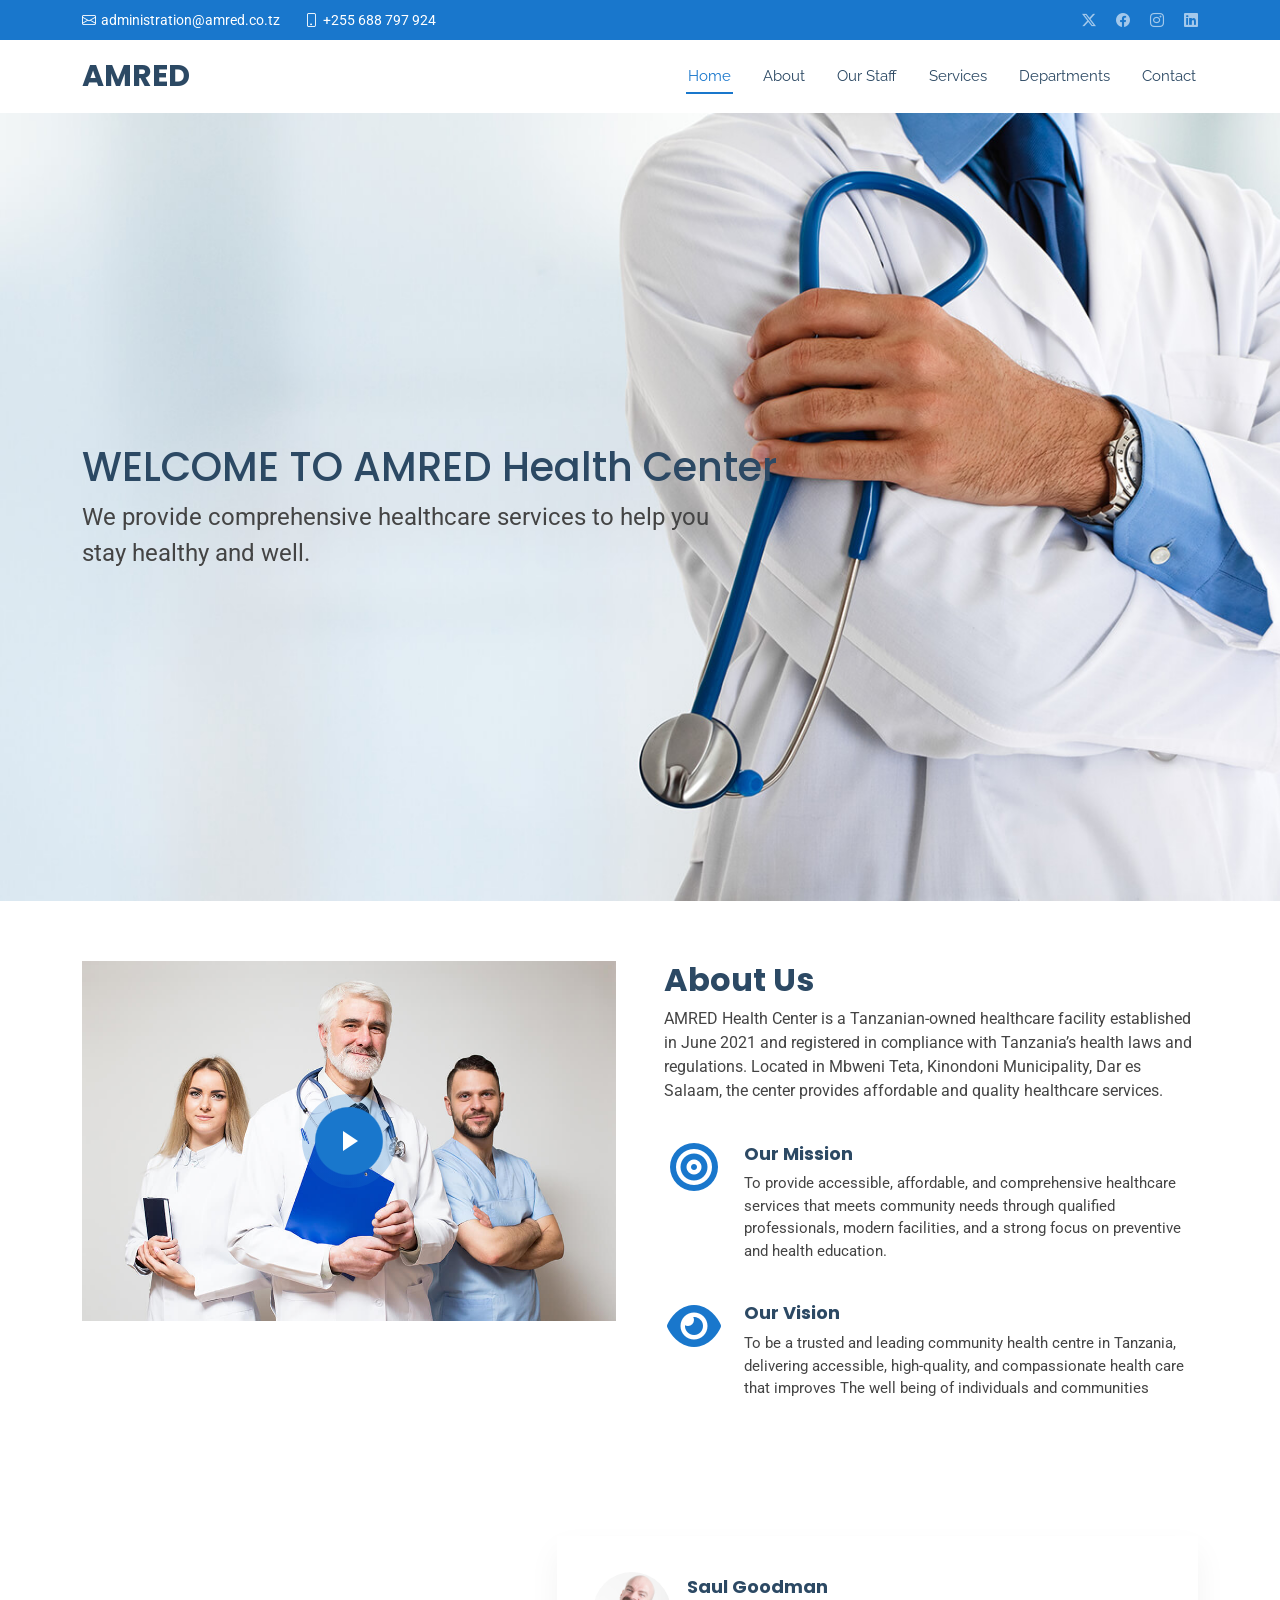
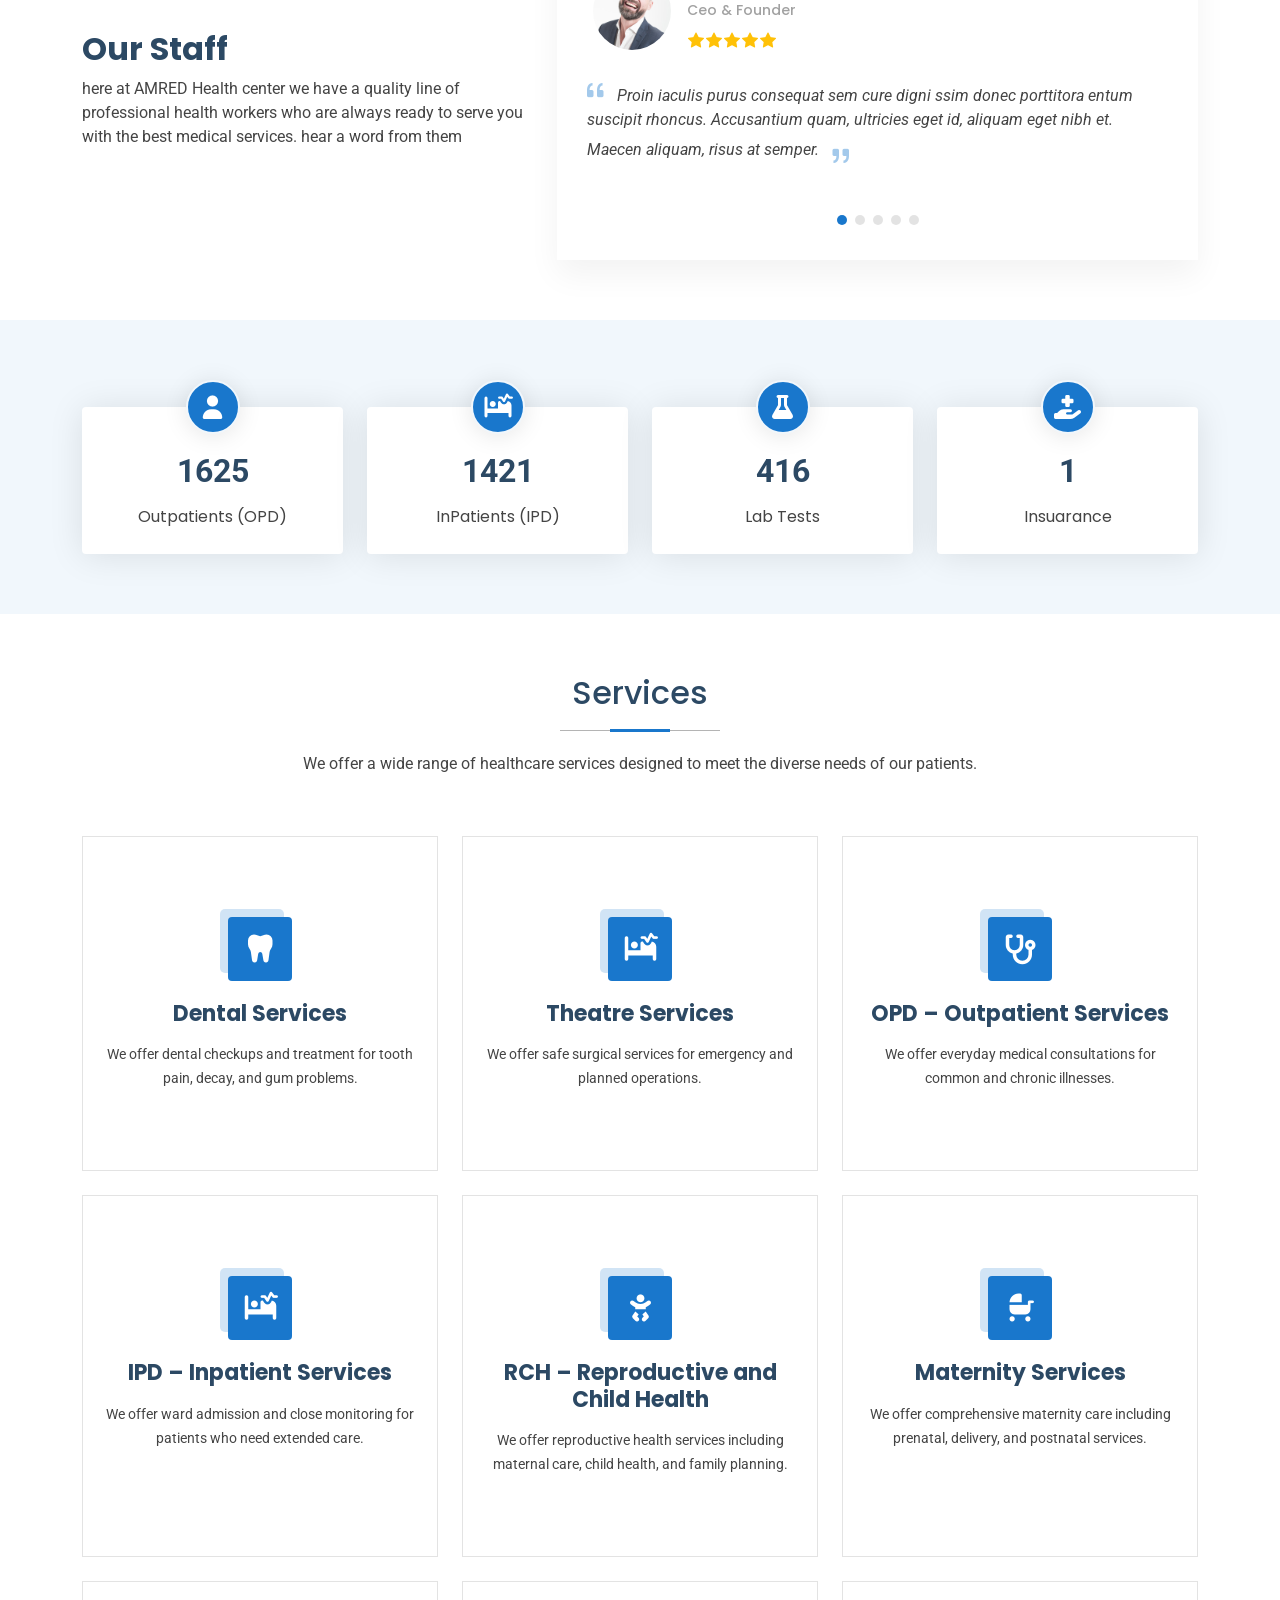
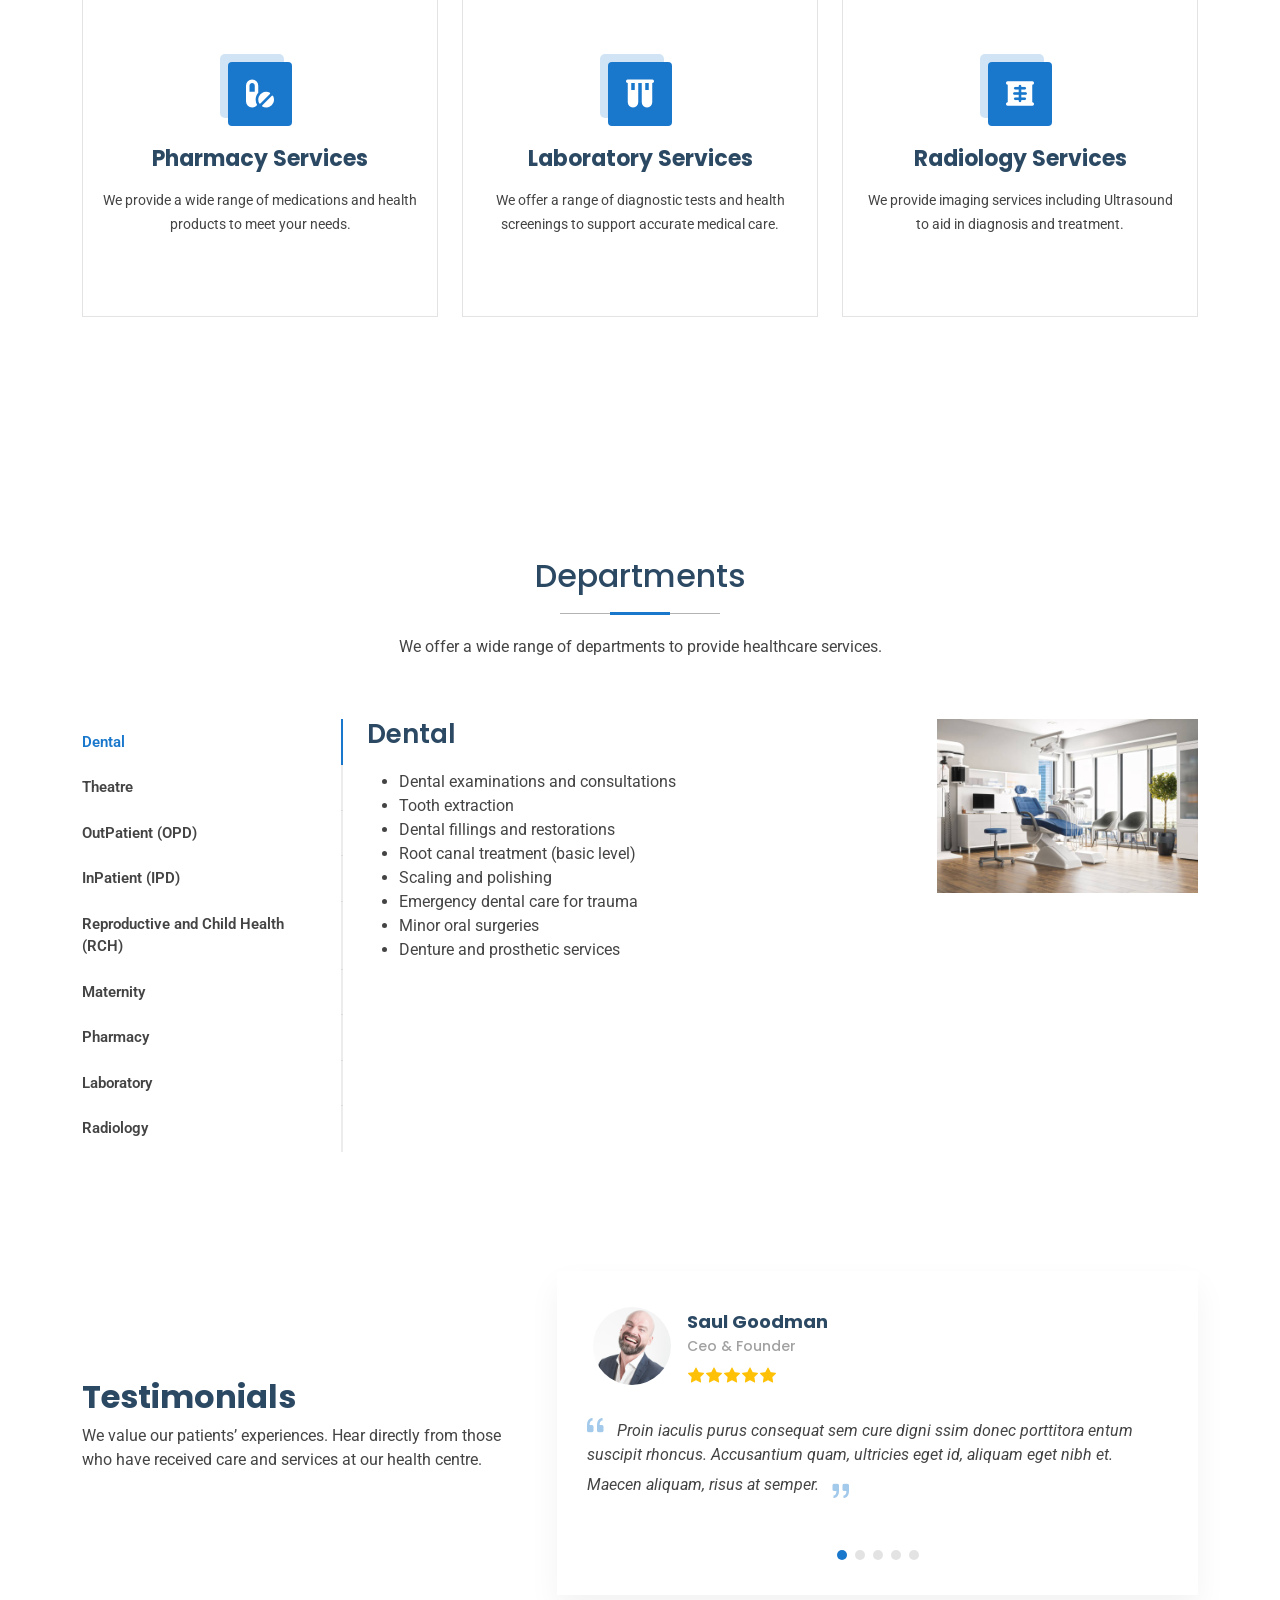
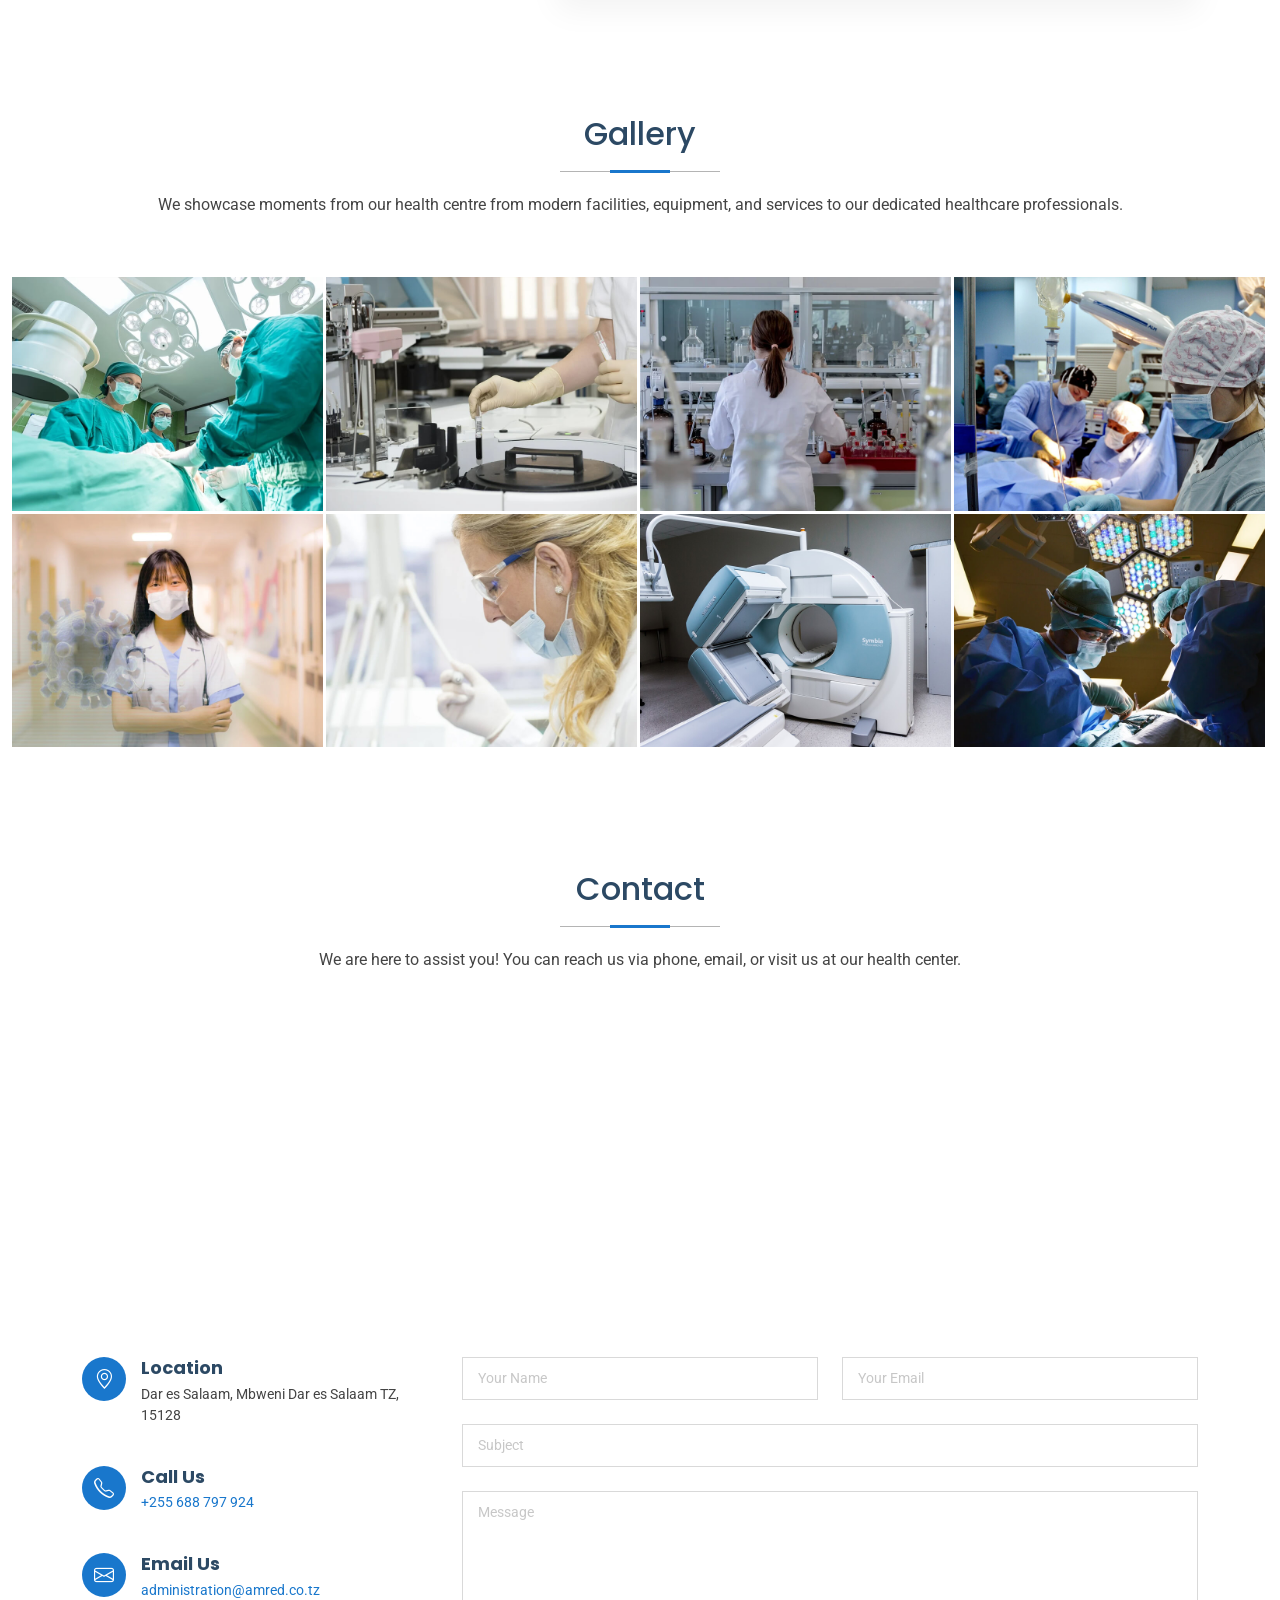
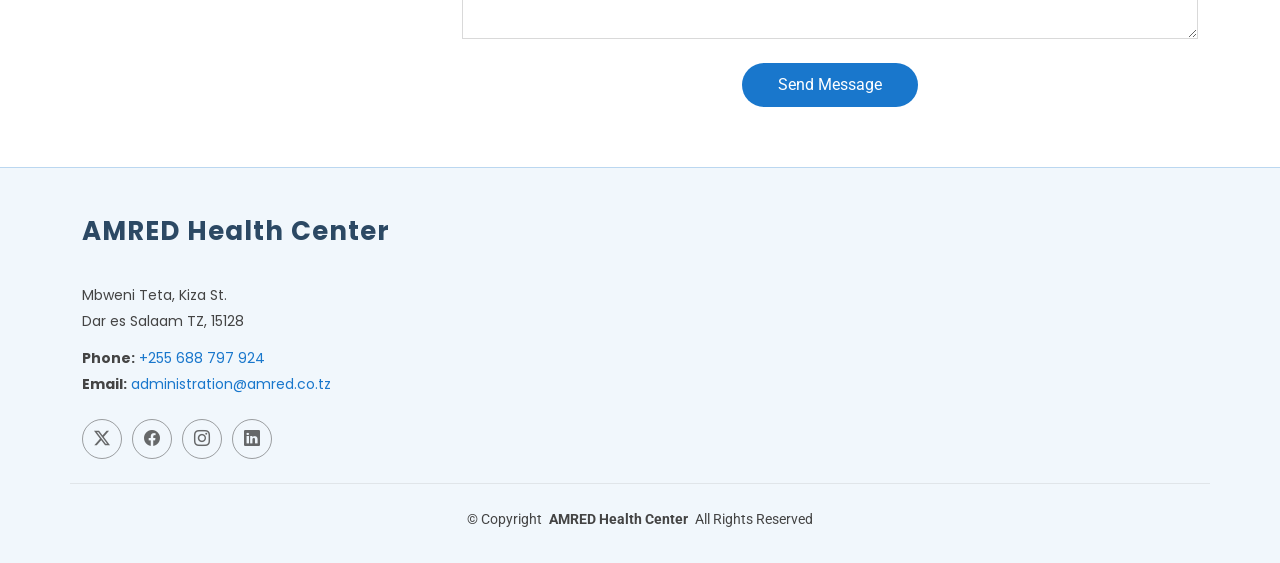
==== commit c435ec03: "Add new image assets for departments and testimonials - Added departments-9.jpeg to the assets/img d" ====
--- a/index.html
+++ b/index.html
@@ -44,8 +44,8 @@
     <div class="topbar d-flex align-items-center">
       <div class="container d-flex justify-content-center justify-content-md-between">
         <div class="contact-info d-flex align-items-center">
-          <i class="bi bi-envelope d-flex align-items-center"><a href="mailto:">amredhealthcenter@gmail.com</a></i>
-          <i class="bi bi-phone d-flex align-items-center ms-4"><span>+255 688 79 79 24</span></i>
+          <i class="bi bi-envelope d-flex align-items-center"><a href="mailto:administration@amred.co.tz">administration@amred.co.tz</a></i>
+          <i class="bi bi-phone d-flex align-items-center ms-4"><a href="tel:+255688797924">+255 688 797 924</a></i>
         </div>
         <div class="social-links d-none d-md-flex align-items-center">
           <a href="#" class="twitter"><i class="bi bi-twitter-x"></i></a>
@@ -61,7 +61,7 @@
       <div class="container position-relative d-flex align-items-center justify-content-between">
         <a href="index.html" class="logo d-flex align-items-center me-auto">
           <!-- Uncomment the line below if you also wish to use an image logo -->
-          <!-- <img src="assets/img/logo.png" alt=""> -->
+          <!-- <img src="assets/img/Amred.jpeg" alt=""> -->
           <h1 class="sitename">AMRED </h1>
         </a>
 
@@ -302,8 +302,8 @@
                     <div class="d-flex">
                       <img src="assets/img/testimonials/testimonials-3.jpg" class="testimonial-img flex-shrink-0" alt="">
                       <div>
-                        <h3>Jena Karlis</h3>
-                        <h4>Store Owner</h4>
+                        <h3>Daniel Senkoro</h3>
+                        <h4>Administrator</h4>
                         <div class="stars">
                           <i class="bi bi-star-fill"></i><i class="bi bi-star-fill"></i><i class="bi bi-star-fill"></i><i class="bi bi-star-fill"></i><i class="bi bi-star-fill"></i>
                         </div>
@@ -311,7 +311,7 @@
                     </div>
                     <p>
                       <i class="bi bi-quote quote-icon-left"></i>
-                      <span>Enim nisi quem export duis labore cillum quae magna enim sint quorum nulla quem veniam duis minim tempor labore quem eram duis noster aute amet eram fore quis sint minim.</span>
+                      <span> Excellence in healthcare comes from skill, trust, and a relentless commitment to putting patients first, delivering care that heals, comforts, and inspires hope.</span>
                       <i class="bi bi-quote quote-icon-right"></i>
                     </p>
                   </div>
@@ -382,7 +382,7 @@
           <div class="col-lg-3 col-md-6 d-flex flex-column align-items-center">
             <i class="fa-solid fa-user"></i>
             <div class="stats-item">
-              <span data-purecounter-start="0" data-purecounter-end="365" data-purecounter-duration="1" class="purecounter"></span>
+              <span data-purecounter-start="0" data-purecounter-end="1625" data-purecounter-duration="1" class="purecounter">k</span>
               <p>Outpatients (OPD)</p>
             </div>
           </div><!-- End Stats Item -->
@@ -390,7 +390,7 @@
           <div class="col-lg-3 col-md-6 d-flex flex-column align-items-center">
             <i class="fa-solid fa-procedures"></i>
             <div class="stats-item">
-              <span data-purecounter-start="0" data-purecounter-end="51" data-purecounter-duration="1" class="purecounter"></span>
+              <span data-purecounter-start="0" data-purecounter-end="1421" data-purecounter-duration="1" class="purecounter"></span>
               <p>InPatients (IPD)</p>
             </div>
           </div><!-- End Stats Item -->
@@ -752,7 +752,7 @@
                     </ul>
                   </div>
                   <div class="col-lg-4 text-center order-1 order-lg-2">
-                    <img src="assets/img/departments-5.jpg" alt="" class="img-fluid">
+                    <img src="assets/img/departments-5.jpeg" alt="" class="img-fluid">
                   </div>
                 </div>
               </div>
@@ -773,7 +773,7 @@
                     </ul>
                   </div>
                   <div class="col-lg-4 text-center order-1 order-lg-2">
-                    <img src="assets/img/departments-5.jpg" alt="" class="img-fluid">
+                    <img src="assets/img/departments-6.jpg" alt="" class="img-fluid">
                   </div>
                 </div>
               </div>
@@ -789,7 +789,7 @@
                     </ul>
                   </div>
                   <div class="col-lg-4 text-center order-1 order-lg-2">
-                    <img src="assets/img/departments-5.jpg" alt="" class="img-fluid">
+                    <img src="assets/img/departments-7.jpeg" alt="" class="img-fluid">
                   </div>
                 </div>
               </div>
@@ -811,7 +811,7 @@
                     </ul>
                   </div>
                   <div class="col-lg-4 text-center order-1 order-lg-2">
-                    <img src="assets/img/departments-5.jpg" alt="" class="img-fluid">
+                    <img src="assets/img/departments-8.jpeg" alt="" class="img-fluid">
                   </div>
                 </div>
               </div>
@@ -827,7 +827,7 @@
                     </ul>
                   </div>
                   <div class="col-lg-4 text-center order-1 order-lg-2">
-                    <img src="assets/img/departments-5.jpg" alt="" class="img-fluid">
+                    <img src="assets/img/departments-9.jpeg" alt="" class="img-fluid">
                   </div>
                 </div>
               </div>
@@ -1108,7 +1108,7 @@
               <i class="bi bi-telephone flex-shrink-0"></i>
               <div>
                 <h3>Call Us</h3>
-                <p>+255 688 79 79 24</p>
+<p><a href="tel:+255688797924">+255 688 797 924</a></p>
               </div>
             </div><!-- End Info Item -->
 
@@ -1116,7 +1116,7 @@
               <i class="bi bi-envelope flex-shrink-0"></i>
               <div>
                 <h3>Email Us</h3>
-                <p>amredhealthcenter@gmail.com</p>
+                <p><a href="mailto:administration@amred.co.tz">administration@amred.co.tz</a></p>
               </div>
             </div><!-- End Info Item -->
 
@@ -1173,8 +1173,11 @@
           <div class="footer-contact pt-3">
             <p>Mbweni Teta, Kiza St.</p>
             <p>Dar es Salaam TZ, 15128</p>
-            <p class="mt-3"><strong>Phone:</strong> <span>+255 688 79 79 24</span></p>
-            <p><strong>Email:</strong> <span>amredhealthcenter@gmail.com</span></p>
+            <p class="mt-3">
+  <strong>Phone:</strong>
+  <span><a href="tel:+255688797924">+255 688 797 924</a></span>
+</p>
+            <p><strong>Email:</strong> <a href="mailto:administration@amred.co.tz">administration@amred.co.tz</a></p>
           </div>
           <div class="social-links d-flex mt-4">
             <a href=""><i class="bi bi-twitter-x"></i></a>
